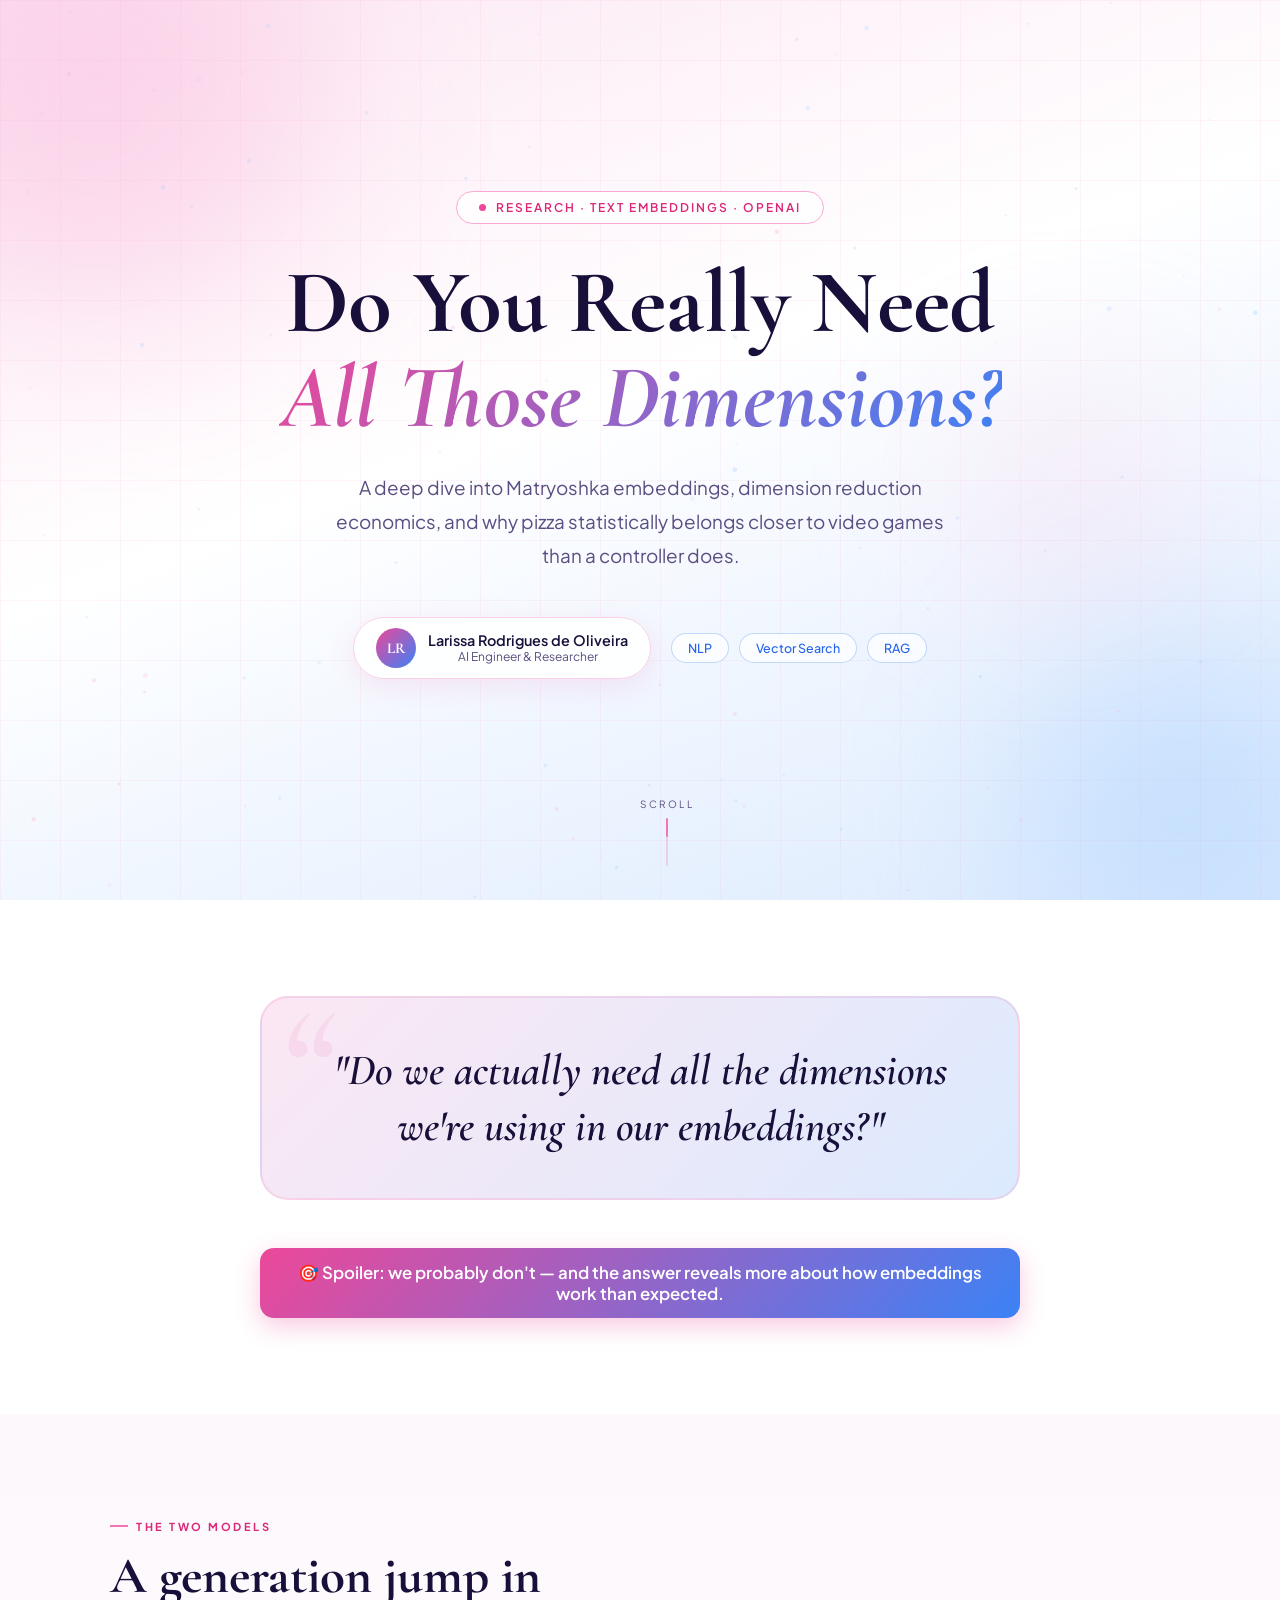
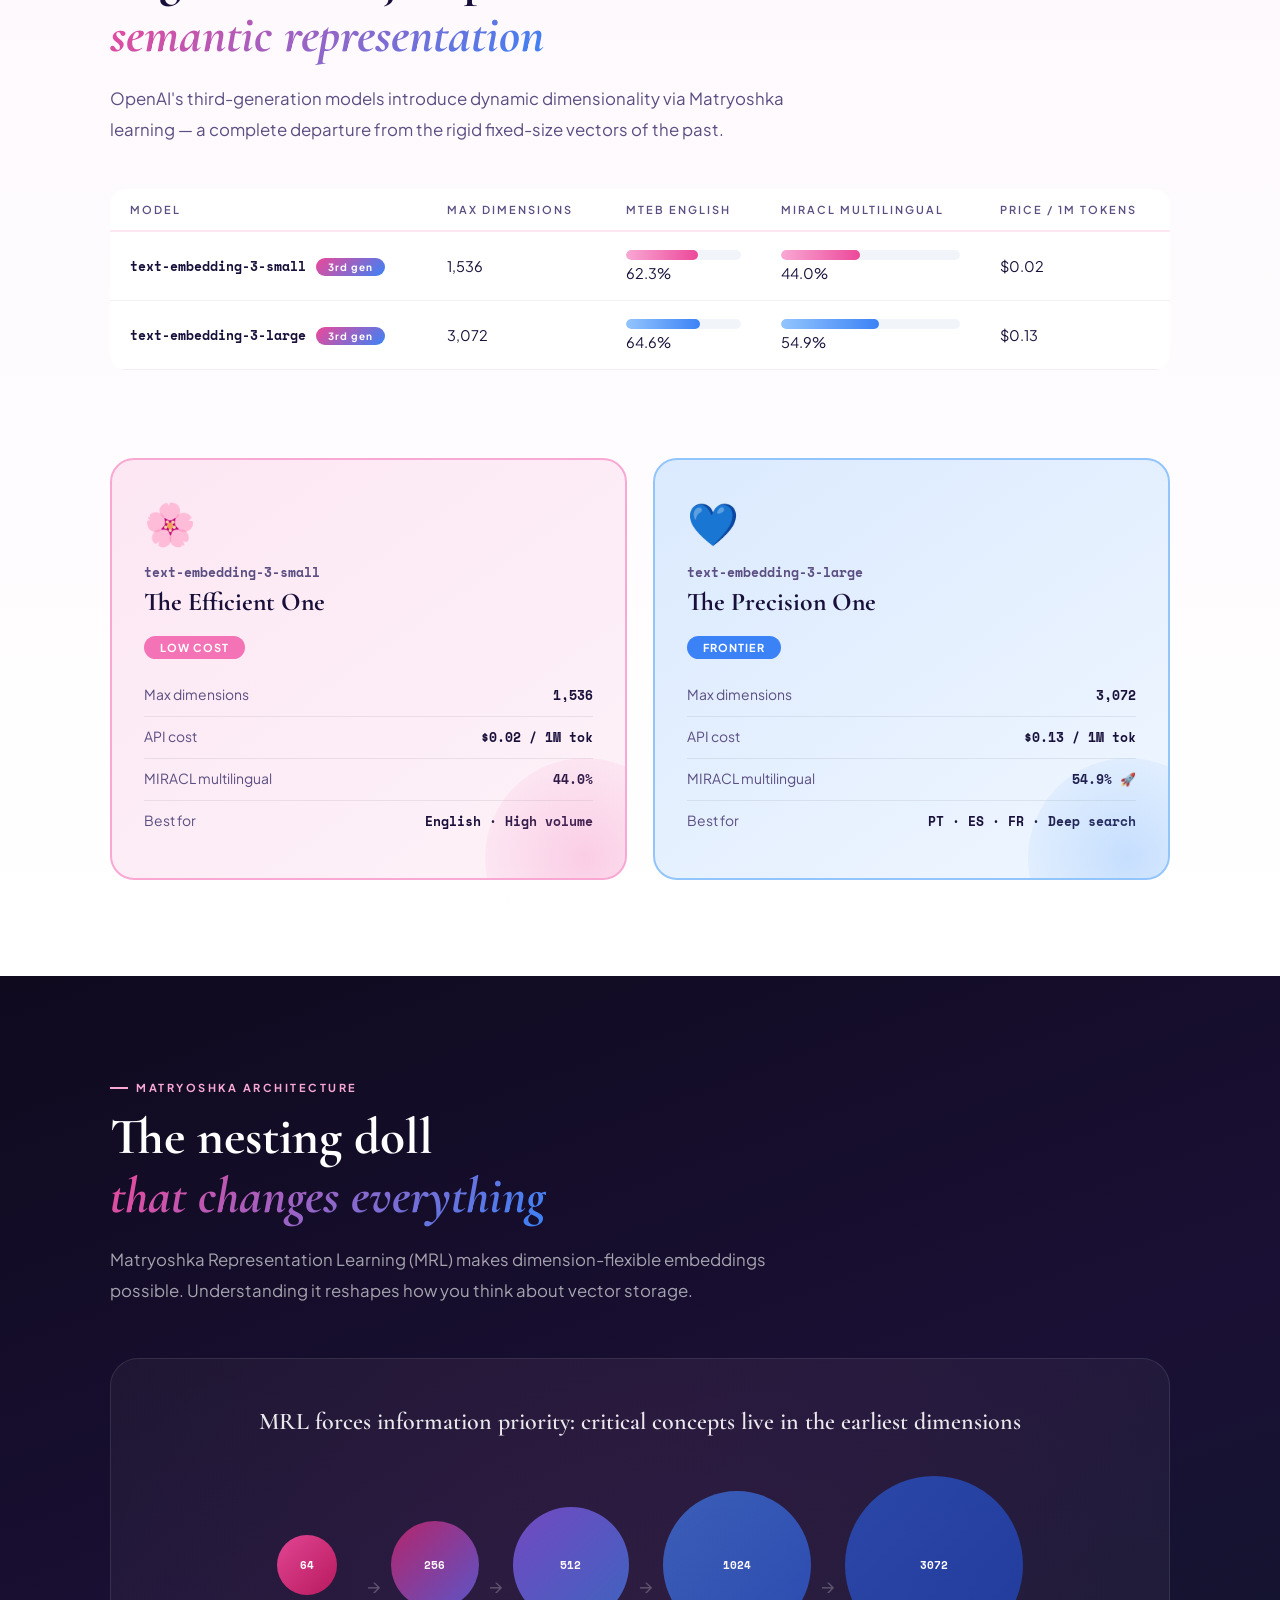
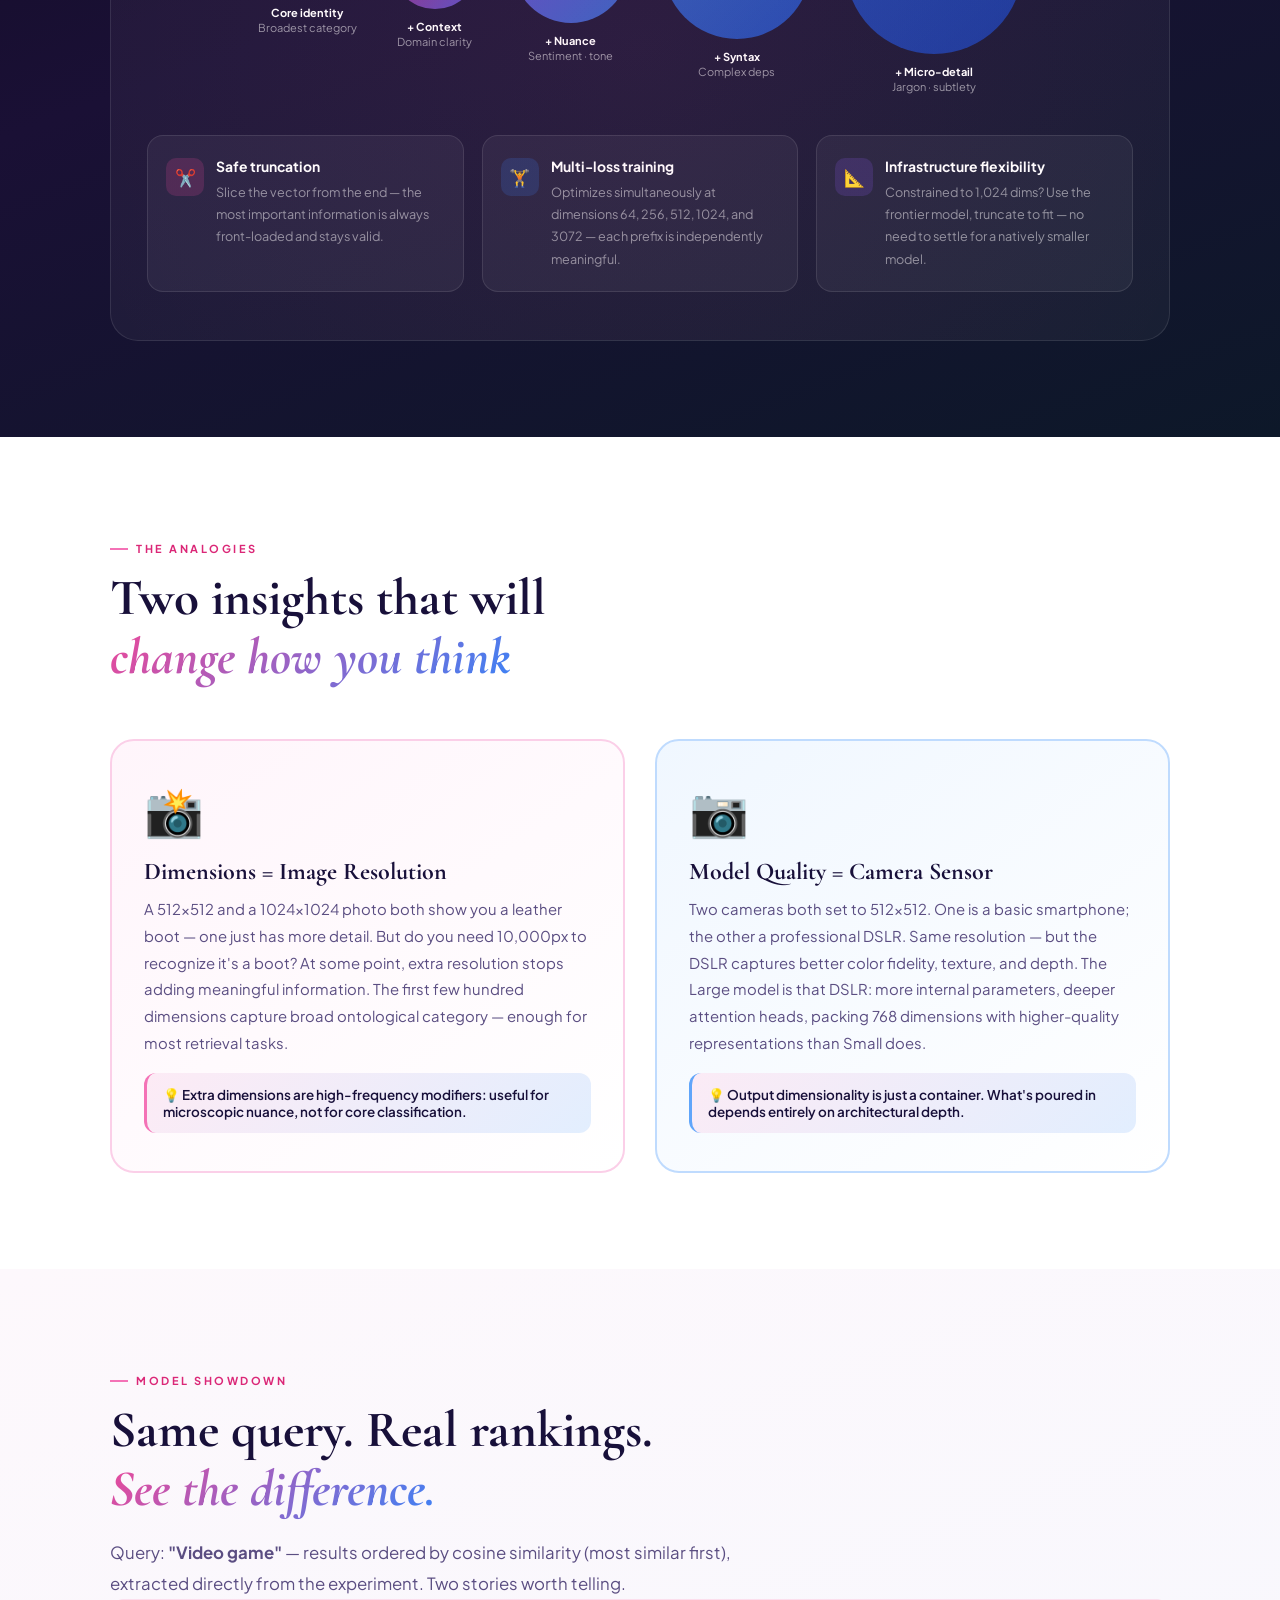
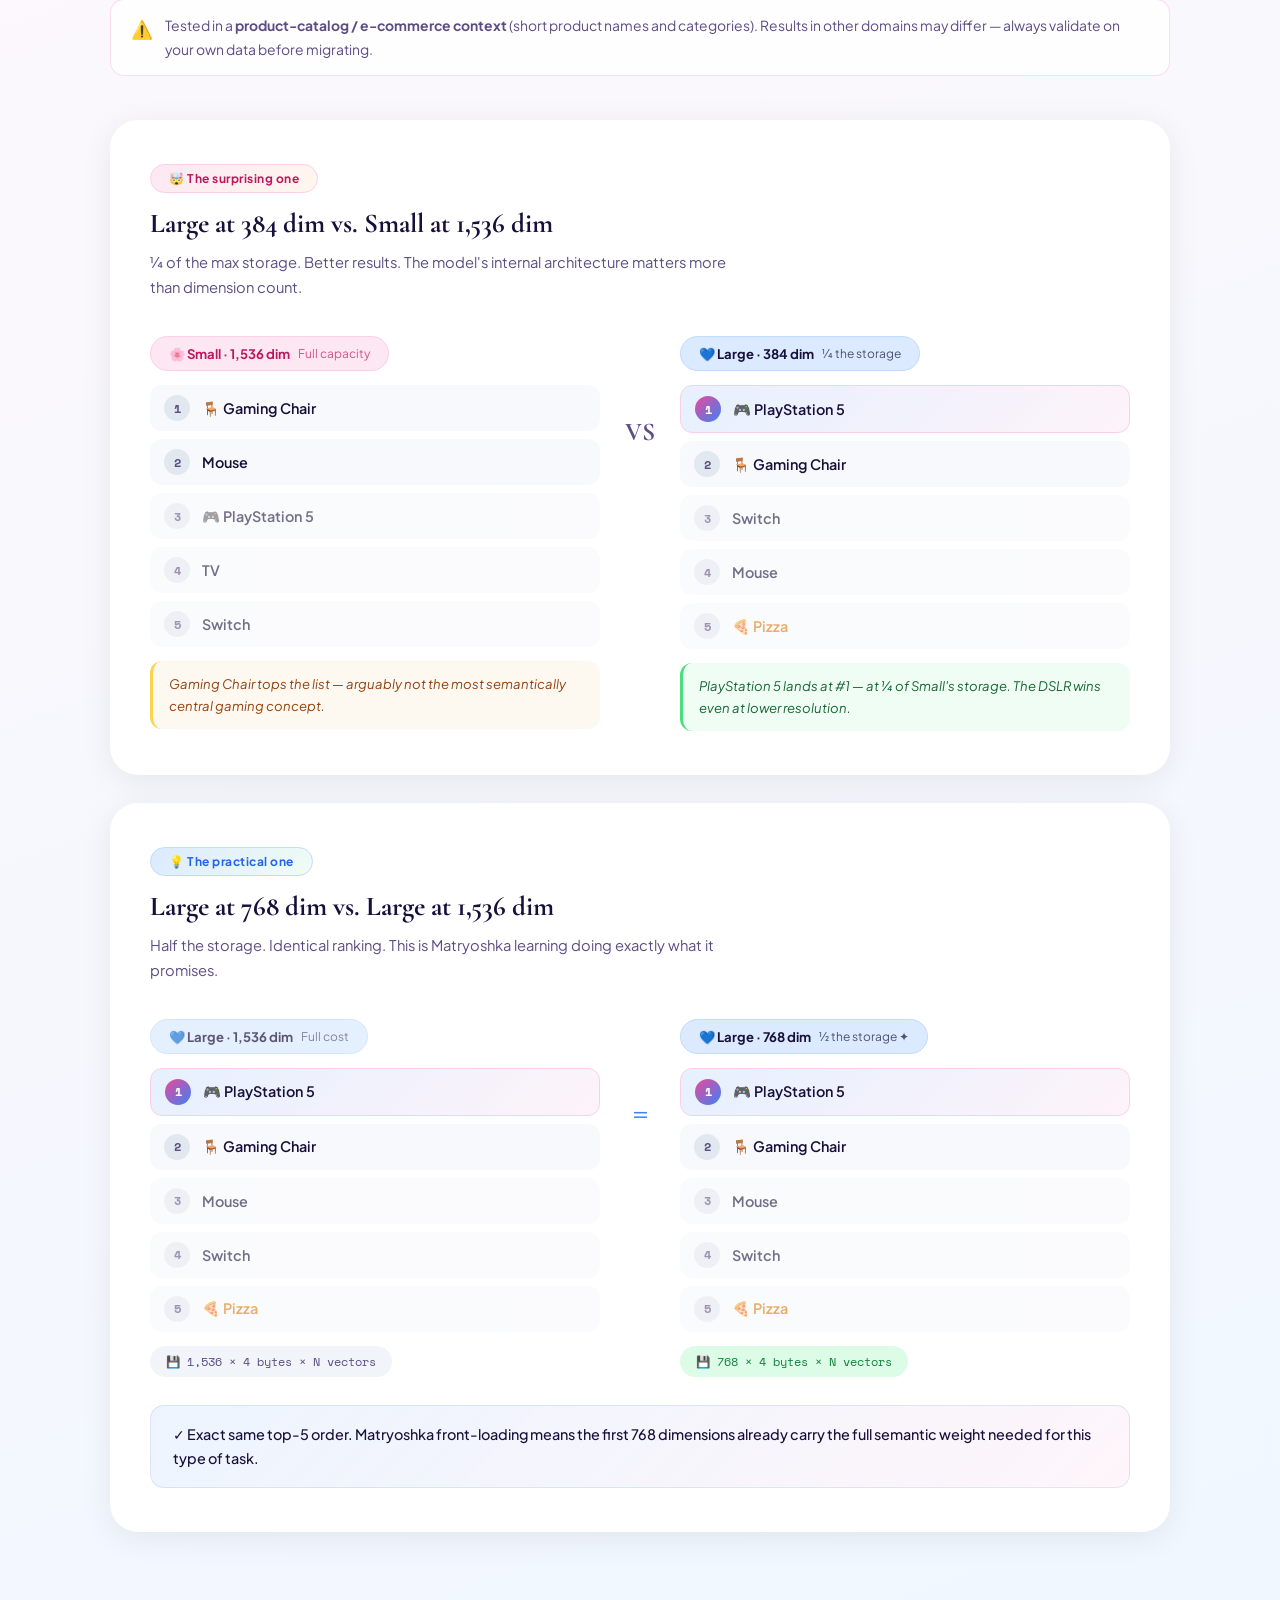
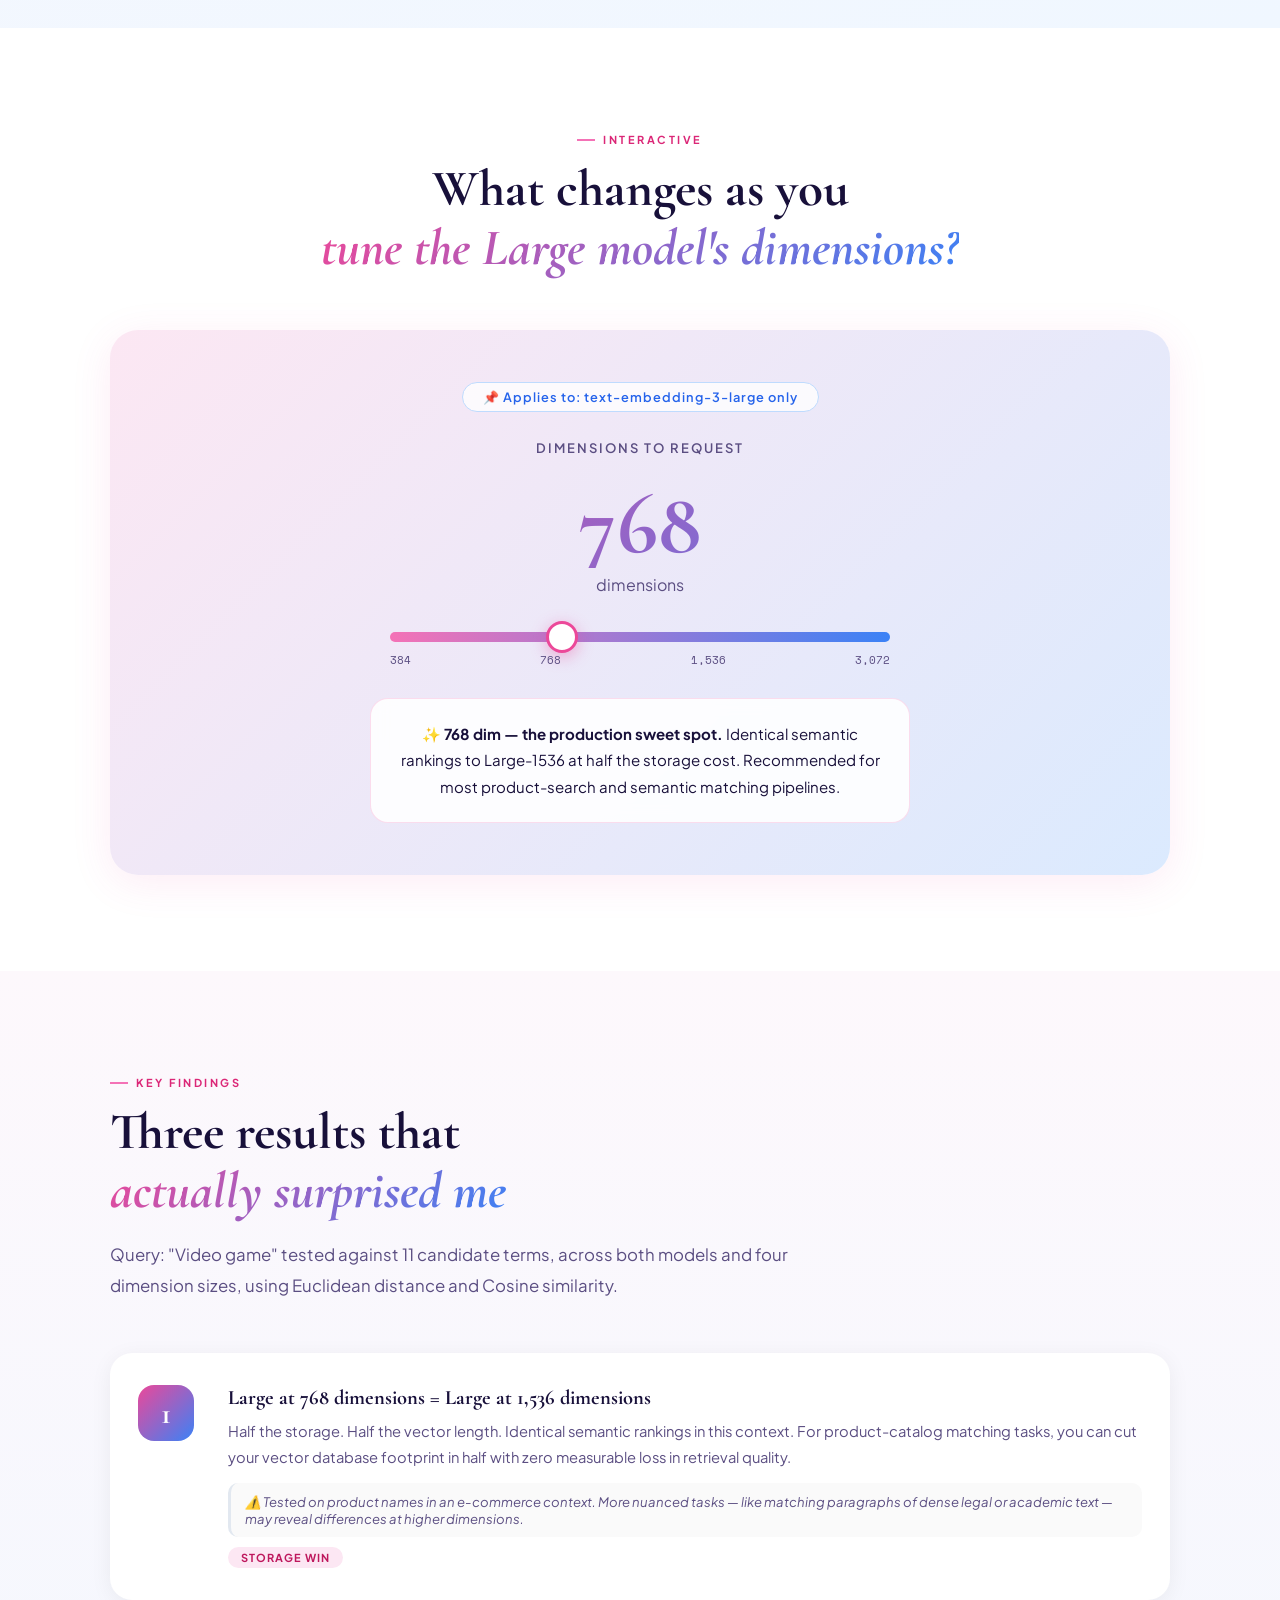
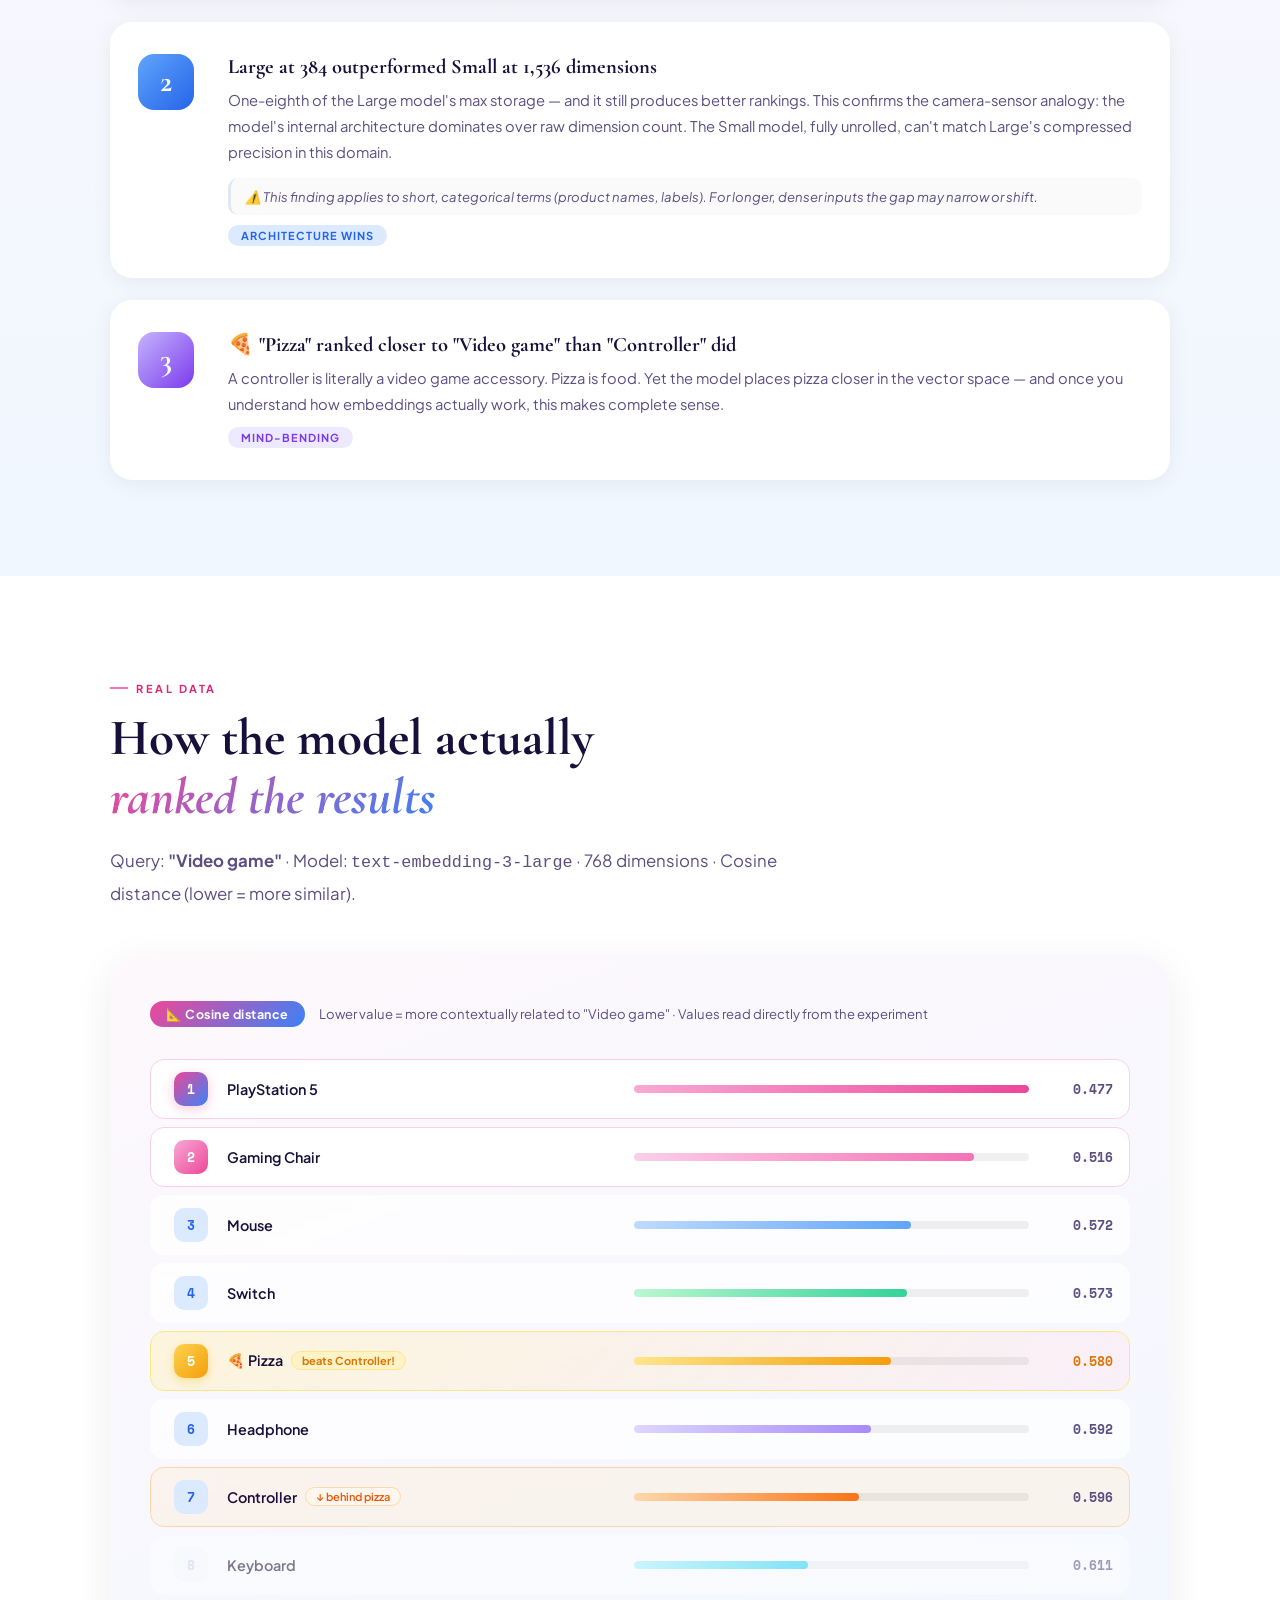
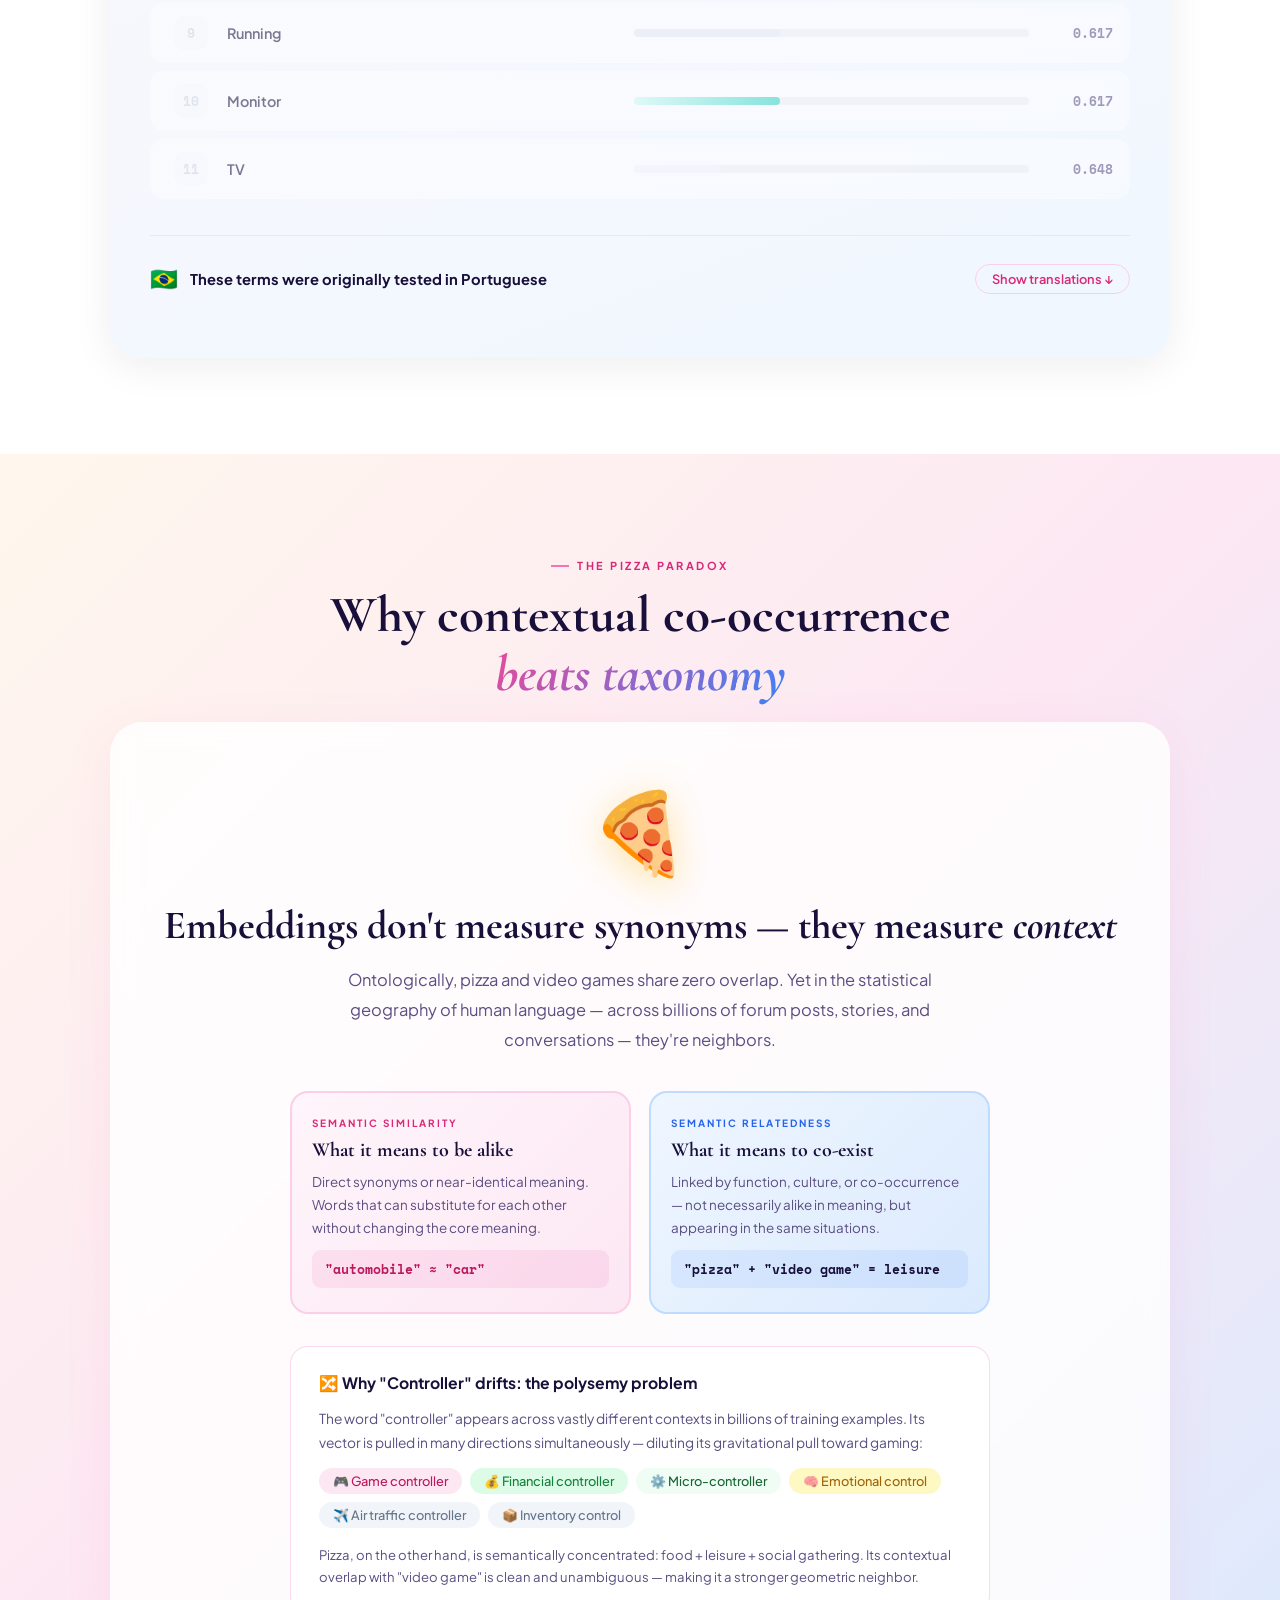
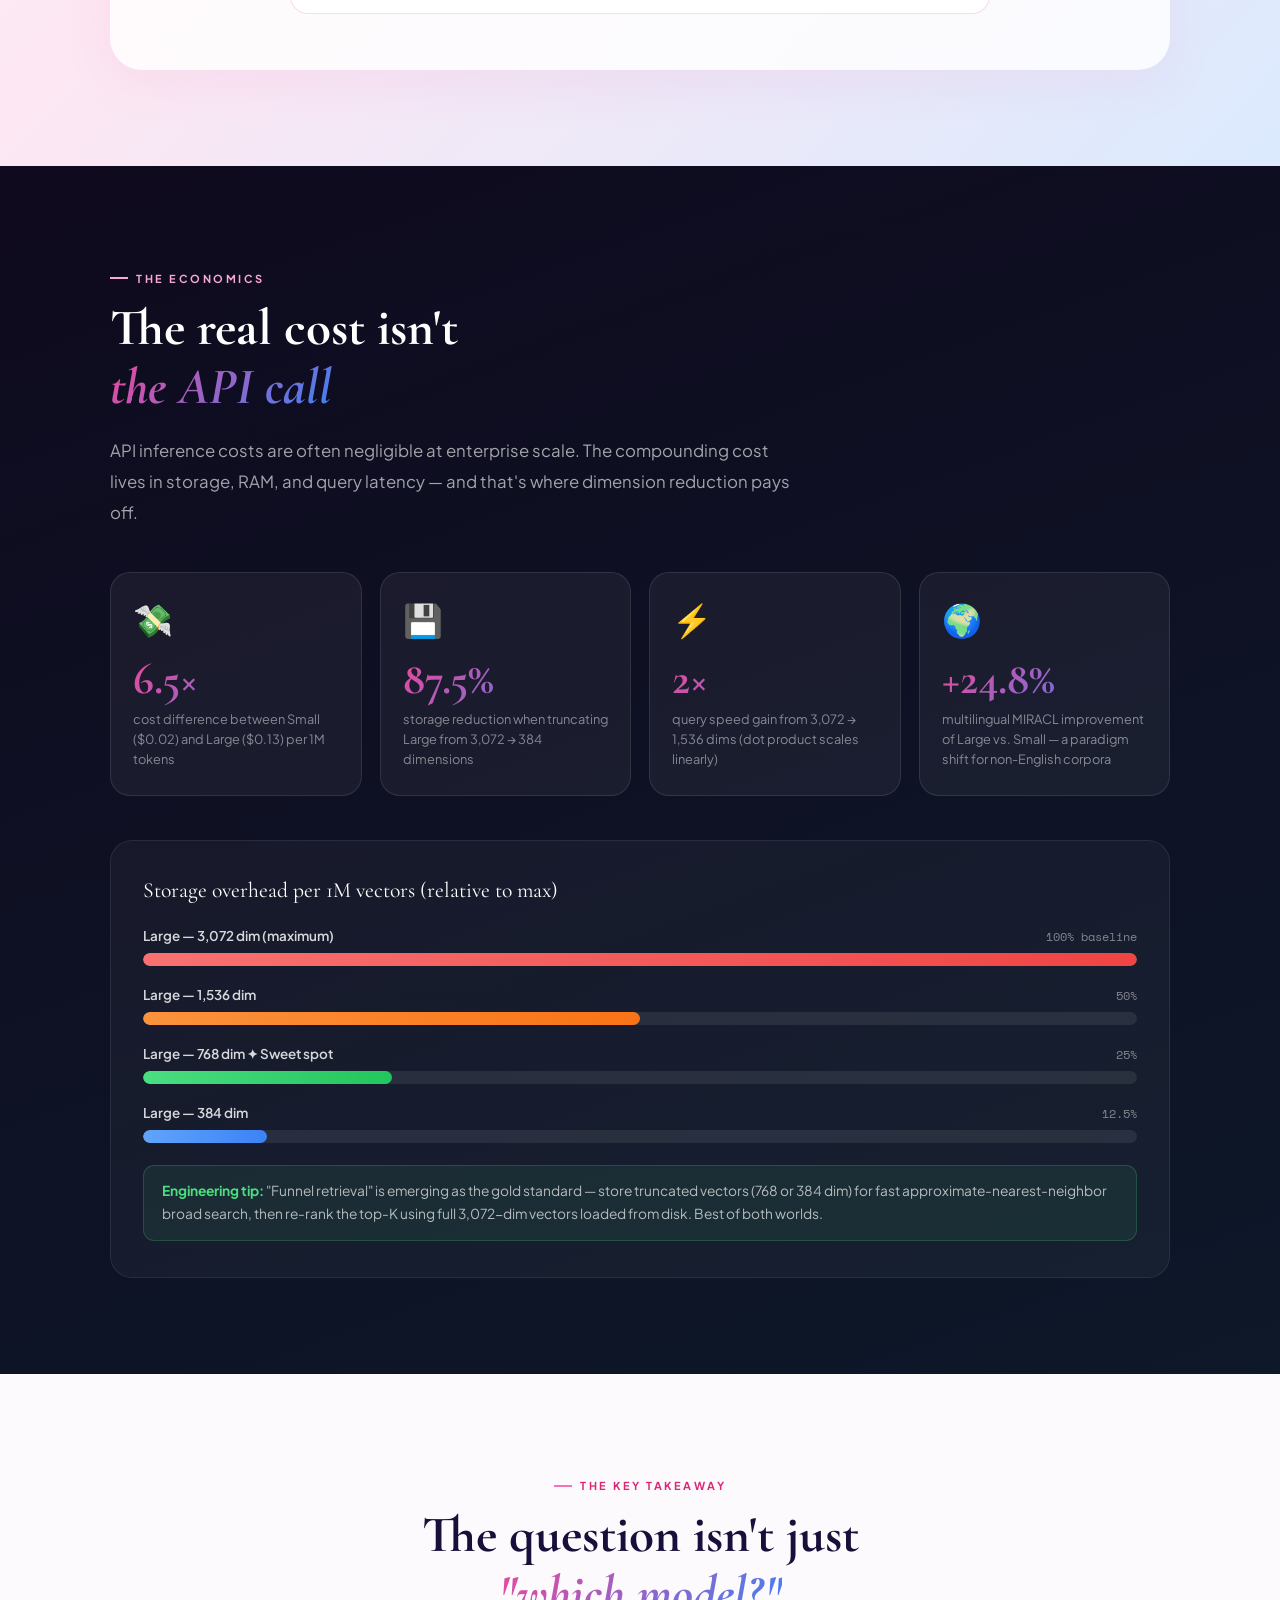
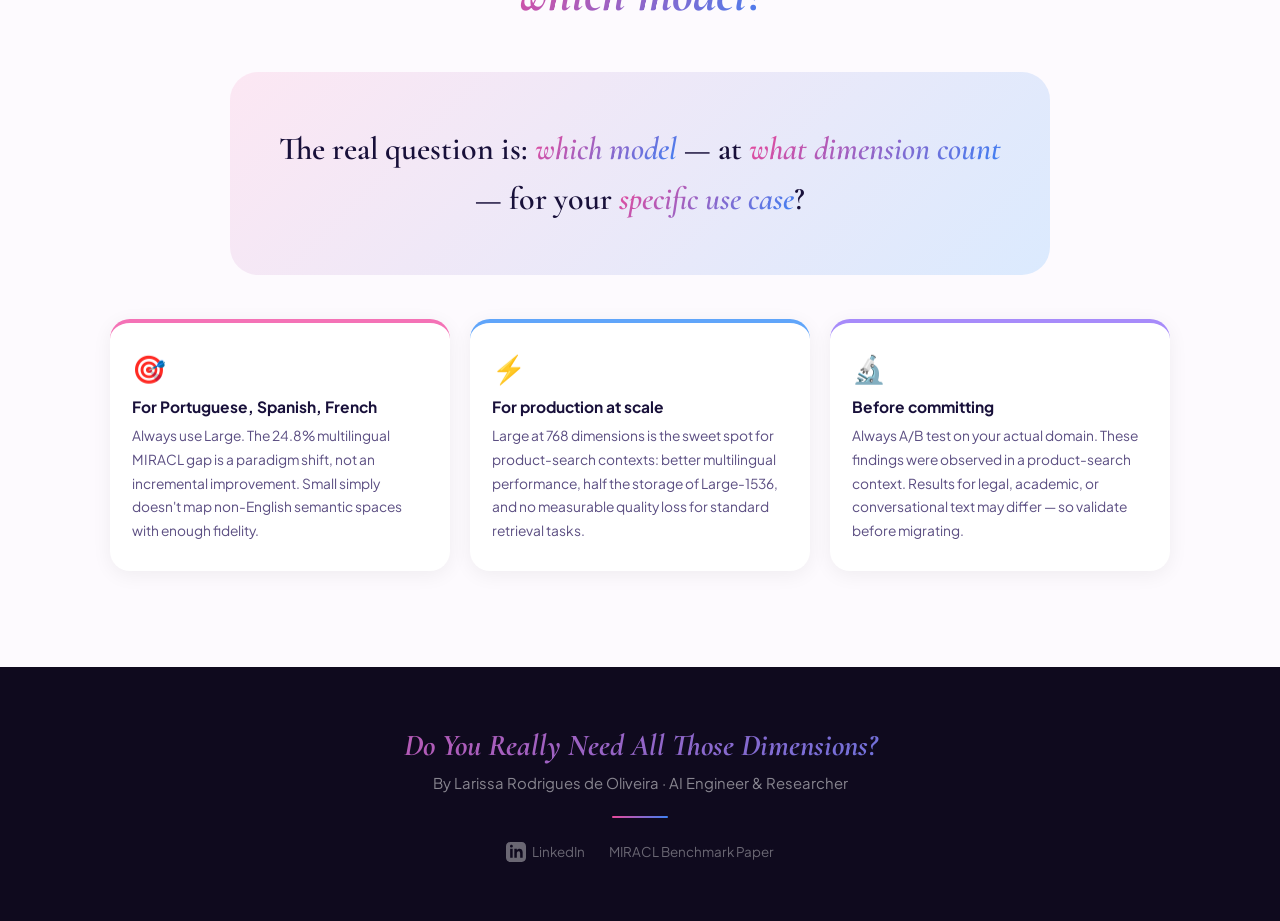
==== index.html @ 43bdc2de "FIRST COMMIT" ====
<!doctype html>
<html lang="en">
  <head>
    <meta charset="UTF-8" />
    <meta name="viewport" content="width=device-width, initial-scale=1.0" />
    <title>
      Do You Really Need All Those Dimensions? — Larissa Rodrigues de Oliveira
    </title>
    <link
      href="https://fonts.googleapis.com/css2?family=Cormorant+Garamond:ital,wght@0,400;0,600;0,700;1,400;1,600&family=Plus+Jakarta+Sans:wght@300;400;500;600;700&family=Space+Mono:wght@400;700&display=swap"
      rel="stylesheet"
    />
    <style>
      :root {
        --pink-100: #fce7f3;
        --pink-200: #fbcfe8;
        --pink-300: #f9a8d4;
        --pink-400: #f472b6;
        --pink-500: #ec4899;
        --pink-600: #db2777;
        --pink-700: #be185d;
        --blue-100: #dbeafe;
        --blue-200: #bfdbfe;
        --blue-300: #93c5fd;
        --blue-400: #60a5fa;
        --blue-500: #3b82f6;
        --blue-600: #2563eb;
        --white: #ffffff;
        --off-white: #fdfafe;
        --dark: #0f0a1e;
        --dark-2: #1e1640;
        --text: #18103a;
        --text-muted: #5b4e82;
        --grad-main: linear-gradient(135deg, var(--pink-500), var(--blue-500));
      }
      * {
        margin: 0;
        padding: 0;
        box-sizing: border-box;
      }
      html {
        scroll-behavior: smooth;
      }
      body {
        font-family: "Plus Jakarta Sans", sans-serif;
        background: var(--off-white);
        color: var(--text);
        overflow-x: hidden;
      }

      /* PROGRESS + NAV */
      .progress-bar {
        position: fixed;
        top: 0;
        left: 0;
        height: 3px;
        width: 0%;
        background: var(--grad-main);
        z-index: 1001;
        transition: width 0.1s linear;
      }
      nav {
        position: fixed;
        top: 0;
        left: 0;
        right: 0;
        z-index: 100;
        background: rgba(255, 255, 255, 0.88);
        backdrop-filter: blur(16px);
        border-bottom: 1px solid rgba(236, 72, 153, 0.13);
        padding: 14px 28px;
        display: flex;
        align-items: center;
        justify-content: space-between;
        transform: translateY(-100%);
        transition: transform 0.4s ease;
      }
      nav.visible {
        transform: translateY(0);
      }
      .nav-brand {
        font-family: "Cormorant Garamond", serif;
        font-size: 1.1rem;
        font-weight: 700;
        font-style: italic;
        background: var(--grad-main);
        -webkit-background-clip: text;
        -webkit-text-fill-color: transparent;
        background-clip: text;
      }
      .nav-links {
        display: flex;
        gap: 20px;
      }
      .nav-links a {
        font-size: 0.82rem;
        font-weight: 500;
        color: var(--text-muted);
        text-decoration: none;
        transition: color 0.2s;
      }
      .nav-links a:hover {
        color: var(--pink-600);
      }
      @media (max-width: 600px) {
        .nav-links {
          display: none;
        }
      }

      /* HERO */
      .hero {
        min-height: 100vh;
        background: linear-gradient(
          160deg,
          #fce7f3 0%,
          #ffffff 45%,
          #dbeafe 100%
        );
        position: relative;
        overflow: hidden;
        display: flex;
        flex-direction: column;
        align-items: center;
        justify-content: center;
        padding: 80px 24px 110px;
      }
      .hero-grid {
        position: absolute;
        inset: 0;
        background-image:
          linear-gradient(rgba(236, 72, 153, 0.05) 1px, transparent 1px),
          linear-gradient(90deg, rgba(236, 72, 153, 0.05) 1px, transparent 1px);
        background-size: 60px 60px;
        animation: gridMove 20s linear infinite;
      }
      @keyframes gridMove {
        from {
          background-position: 0 0;
        }
        to {
          background-position: 60px 60px;
        }
      }
      .hero-orb {
        position: absolute;
        border-radius: 50%;
        filter: blur(80px);
        opacity: 0.45;
        animation: orbFloat 10s ease-in-out infinite;
      }
      .orb1 {
        width: 520px;
        height: 520px;
        background: radial-gradient(var(--pink-300), transparent);
        top: -160px;
        left: -160px;
        animation-delay: 0s;
      }
      .orb2 {
        width: 400px;
        height: 400px;
        background: radial-gradient(var(--blue-300), transparent);
        bottom: -100px;
        right: -100px;
        animation-delay: 3s;
      }
      .orb3 {
        width: 260px;
        height: 260px;
        background: radial-gradient(var(--pink-200), transparent);
        top: 40%;
        right: 6%;
        animation-delay: 6s;
      }
      @keyframes orbFloat {
        0%,
        100% {
          transform: translate(0, 0);
        }
        33% {
          transform: translate(20px, -30px);
        }
        66% {
          transform: translate(-15px, 20px);
        }
      }
      .hero-content {
        position: relative;
        z-index: 2;
        text-align: center;
        max-width: 900px;
      }
      .hero-eyebrow {
        display: inline-flex;
        align-items: center;
        gap: 10px;
        background: rgba(255, 255, 255, 0.8);
        backdrop-filter: blur(12px);
        border: 1.5px solid var(--pink-300);
        border-radius: 100px;
        padding: 8px 22px;
        margin-bottom: 32px;
        font-size: 12px;
        font-weight: 600;
        letter-spacing: 2px;
        text-transform: uppercase;
        color: var(--pink-600);
        animation: fadeUp 1s ease both;
      }
      .eyebrow-dot {
        width: 7px;
        height: 7px;
        border-radius: 50%;
        background: var(--pink-500);
        animation: pulseDot 2s ease-in-out infinite;
      }
      @keyframes pulseDot {
        0%,
        100% {
          opacity: 1;
          transform: scale(1);
        }
        50% {
          opacity: 0.4;
          transform: scale(0.7);
        }
      }
      .hero-title {
        font-family: "Cormorant Garamond", serif;
        font-size: clamp(3rem, 7vw, 6rem);
        font-weight: 700;
        line-height: 1.05;
        margin-bottom: 26px;
        animation: fadeUp 1s 0.1s ease both;
      }
      .hero-title .accent {
        font-style: italic;
        background: var(--grad-main);
        -webkit-background-clip: text;
        -webkit-text-fill-color: transparent;
        background-clip: text;
      }
      .hero-desc {
        font-size: clamp(1rem, 2vw, 1.18rem);
        color: var(--text-muted);
        line-height: 1.8;
        max-width: 620px;
        margin: 0 auto 44px;
        animation: fadeUp 1s 0.2s ease both;
      }
      .hero-meta {
        display: flex;
        align-items: center;
        justify-content: center;
        gap: 20px;
        flex-wrap: wrap;
        animation: fadeUp 1s 0.35s ease both;
      }
      .author-card {
        display: flex;
        align-items: center;
        gap: 12px;
        background: rgba(255, 255, 255, 0.9);
        backdrop-filter: blur(12px);
        border: 1.5px solid var(--pink-200);
        border-radius: 50px;
        padding: 10px 22px;
        box-shadow: 0 8px 30px rgba(236, 72, 153, 0.12);
      }
      .author-av {
        width: 40px;
        height: 40px;
        border-radius: 50%;
        background: var(--grad-main);
        display: flex;
        align-items: center;
        justify-content: center;
        font-family: "Cormorant Garamond", serif;
        font-weight: 700;
        font-size: 15px;
        color: white;
        flex-shrink: 0;
      }
      .author-name {
        font-weight: 600;
        font-size: 0.9rem;
      }
      .author-role {
        font-size: 0.75rem;
        color: var(--text-muted);
      }
      .hero-tags {
        display: flex;
        gap: 10px;
        flex-wrap: wrap;
        justify-content: center;
      }
      .tag {
        background: rgba(255, 255, 255, 0.7);
        border: 1px solid rgba(59, 130, 246, 0.3);
        border-radius: 100px;
        padding: 6px 16px;
        font-size: 0.78rem;
        color: var(--blue-600);
        font-weight: 500;
      }
      .scroll-hint {
        position: absolute;
        bottom: 34px;
        left: 50%;
        transform: translateX(-50%);
        display: flex;
        flex-direction: column;
        align-items: center;
        gap: 8px;
        animation: fadeUp 1s 0.6s ease both;
      }
      .scroll-hint span {
        font-size: 10px;
        letter-spacing: 2.5px;
        text-transform: uppercase;
        color: var(--text-muted);
      }
      .scroll-track {
        width: 1.5px;
        height: 48px;
        background: rgba(236, 72, 153, 0.2);
        border-radius: 2px;
        overflow: hidden;
      }
      .scroll-fill {
        width: 100%;
        height: 40%;
        background: var(--pink-400);
        border-radius: 2px;
        animation: scrollDrop 2s ease-in-out infinite;
      }
      @keyframes scrollDrop {
        0% {
          transform: translateY(-100%);
        }
        50% {
          transform: translateY(240%);
        }
        51%,
        100% {
          transform: translateY(-100%);
        }
      }
      @keyframes fadeUp {
        from {
          opacity: 0;
          transform: translateY(28px);
        }
        to {
          opacity: 1;
          transform: translateY(0);
        }
      }

      /* REVEAL */
      .reveal {
        opacity: 0;
        transform: translateY(44px);
        transition:
          opacity 0.8s ease,
          transform 0.8s ease;
      }
      .reveal.visible {
        opacity: 1;
        transform: translateY(0);
      }
      .reveal-l {
        opacity: 0;
        transform: translateX(-44px);
        transition:
          opacity 0.8s ease,
          transform 0.8s ease;
      }
      .reveal-l.visible {
        opacity: 1;
        transform: translateX(0);
      }
      .reveal-r {
        opacity: 0;
        transform: translateX(44px);
        transition:
          opacity 0.8s ease,
          transform 0.8s ease;
      }
      .reveal-r.visible {
        opacity: 1;
        transform: translateX(0);
      }
      .d1 {
        transition-delay: 0.1s;
      }
      .d2 {
        transition-delay: 0.2s;
      }
      .d3 {
        transition-delay: 0.3s;
      }
      .d4 {
        transition-delay: 0.4s;
      }
      .d5 {
        transition-delay: 0.5s;
      }

      /* SECTIONS */
      section {
        padding: 96px 24px;
        position: relative;
      }
      .container {
        max-width: 1060px;
        margin: 0 auto;
      }
      .container-narrow {
        max-width: 760px;
        margin: 0 auto;
      }
      .eyebrow {
        display: inline-flex;
        align-items: center;
        gap: 8px;
        font-size: 11px;
        font-weight: 700;
        letter-spacing: 2.5px;
        text-transform: uppercase;
        color: var(--pink-600);
        margin-bottom: 14px;
      }
      .eyebrow::before {
        content: "";
        display: block;
        width: 18px;
        height: 2px;
        background: var(--pink-400);
      }
      .eyebrow.white {
        color: var(--pink-300);
      }
      .eyebrow.white::before {
        background: var(--pink-300);
      }
      .sec-title {
        font-family: "Cormorant Garamond", serif;
        font-size: clamp(2rem, 4.5vw, 3.2rem);
        font-weight: 700;
        line-height: 1.15;
        margin-bottom: 18px;
        color: var(--text);
      }
      .sec-title em {
        font-style: italic;
        background: var(--grad-main);
        -webkit-background-clip: text;
        -webkit-text-fill-color: transparent;
        background-clip: text;
      }
      .sec-title.white {
        color: white;
      }
      .sec-lead {
        font-size: 1.05rem;
        color: var(--text-muted);
        line-height: 1.85;
        max-width: 680px;
      }
      .sec-lead.white {
        color: rgba(255, 255, 255, 0.62);
      }

      /* INTRO */
      .intro-section {
        background: white;
      }
      .intro-q {
        font-family: "Cormorant Garamond", serif;
        font-size: clamp(1.7rem, 4vw, 2.7rem);
        font-weight: 600;
        font-style: italic;
        text-align: center;
        line-height: 1.3;
        color: var(--text);
        max-width: 820px;
        margin: 0 auto 48px;
        padding: 44px 40px;
        background: linear-gradient(135deg, var(--pink-100), var(--blue-100));
        border-radius: 28px;
        border: 2px solid rgba(236, 72, 153, 0.14);
        position: relative;
        overflow: hidden;
      }
      .intro-q::before {
        content: "\201C";
        position: absolute;
        top: -14px;
        left: 16px;
        font-size: 10rem;
        color: rgba(236, 72, 153, 0.09);
        font-family: "Cormorant Garamond", serif;
        line-height: 1;
        pointer-events: none;
      }
      .spoiler {
        display: inline-block;
        background: var(--grad-main);
        color: white;
        border-radius: 14px;
        padding: 14px 30px;
        font-size: 1.05rem;
        font-weight: 600;
        text-align: center;
        box-shadow: 0 8px 24px rgba(236, 72, 153, 0.3);
        animation: glowPulse 3s ease-in-out infinite;
      }
      @keyframes glowPulse {
        0%,
        100% {
          box-shadow: 0 8px 24px rgba(236, 72, 153, 0.3);
        }
        50% {
          box-shadow:
            0 14px 44px rgba(59, 130, 246, 0.4),
            0 4px 16px rgba(236, 72, 153, 0.5);
        }
      }

      /* MODELS TABLE */
      .models-section {
        background: linear-gradient(180deg, #fdf8fc, white);
      }
      .models-table {
        width: 100%;
        border-collapse: collapse;
        margin: 44px 0;
        overflow: hidden;
        border-radius: 16px;
      }
      .models-table th {
        text-align: left;
        padding: 14px 20px;
        font-size: 11px;
        letter-spacing: 2px;
        text-transform: uppercase;
        color: var(--text-muted);
        font-weight: 600;
        border-bottom: 2px solid var(--pink-100);
        background: white;
      }
      .models-table td {
        padding: 18px 20px;
        border-bottom: 1px solid rgba(0, 0, 0, 0.05);
        font-size: 0.91rem;
        background: white;
      }
      .models-table tr:hover td {
        background: rgba(252, 231, 243, 0.35);
      }
      .models-table .mname {
        font-weight: 700;
        font-family: "Space Mono", monospace;
        font-size: 0.8rem;
        color: var(--text);
      }
      .badge-new {
        display: inline-block;
        background: var(--grad-main);
        color: white;
        border-radius: 100px;
        padding: 3px 12px;
        font-size: 10px;
        font-weight: 700;
        letter-spacing: 1px;
        vertical-align: middle;
        margin-left: 8px;
      }
      .pb-wrap {
        width: 100%;
        background: #f1f5f9;
        border-radius: 100px;
        height: 10px;
        overflow: hidden;
        margin-bottom: 4px;
      }
      .pb {
        height: 100%;
        border-radius: 100px;
        width: 0%;
        transition: width 1.5s cubic-bezier(0.25, 0.46, 0.45, 0.94);
      }

      .mcards {
        display: grid;
        grid-template-columns: 1fr 1fr;
        gap: 26px;
        margin-top: 44px;
      }
      @media (max-width: 680px) {
        .mcards {
          grid-template-columns: 1fr;
        }
      }
      .mcard {
        border-radius: 24px;
        padding: 36px 32px;
        position: relative;
        overflow: hidden;
        transition:
          transform 0.4s cubic-bezier(0.34, 1.56, 0.64, 1),
          box-shadow 0.4s ease;
        cursor: default;
      }
      .mcard:hover {
        transform: translateY(-8px) scale(1.01);
        box-shadow: 0 24px 60px rgba(0, 0, 0, 0.11);
      }
      .mcard::after {
        content: "";
        position: absolute;
        width: 200px;
        height: 200px;
        border-radius: 50%;
        bottom: -80px;
        right: -60px;
        opacity: 0.28;
      }
      .mcard-s {
        background: linear-gradient(145deg, var(--pink-100), #fdf2f8);
        border: 2px solid var(--pink-300);
      }
      .mcard-s::after {
        background: radial-gradient(var(--pink-400), transparent);
      }
      .mcard-l {
        background: linear-gradient(145deg, var(--blue-100), #eff6ff);
        border: 2px solid var(--blue-300);
      }
      .mcard-l::after {
        background: radial-gradient(var(--blue-400), transparent);
      }
      .mcard-icon {
        font-size: 2.6rem;
        margin-bottom: 14px;
      }
      .mcard-codename {
        font-family: "Space Mono", monospace;
        font-size: 0.8rem;
        font-weight: 700;
        margin-bottom: 4px;
        color: var(--text-muted);
      }
      .mcard-title {
        font-family: "Cormorant Garamond", serif;
        font-size: 1.6rem;
        font-weight: 700;
        margin-bottom: 18px;
      }
      .mcard-badge {
        display: inline-block;
        border-radius: 100px;
        padding: 5px 16px;
        font-size: 11px;
        font-weight: 700;
        letter-spacing: 1px;
        text-transform: uppercase;
        margin-bottom: 16px;
      }
      .mcard-s .mcard-badge {
        background: var(--pink-400);
        color: white;
      }
      .mcard-l .mcard-badge {
        background: var(--blue-500);
        color: white;
      }
      .mcard-row {
        display: flex;
        justify-content: space-between;
        padding: 11px 0;
        border-bottom: 1px solid rgba(0, 0, 0, 0.07);
        font-size: 0.87rem;
      }
      .mcard-row:last-child {
        border-bottom: none;
      }
      .mcard-row .lbl {
        color: var(--text-muted);
      }
      .mcard-row .val {
        font-weight: 700;
        font-family: "Space Mono", monospace;
        font-size: 0.8rem;
      }

      /* MATRYOSHKA */
      .mrl-section {
        background: linear-gradient(160deg, #0f0a1e, #1a1035 50%, #0d1829);
        color: white;
        overflow: hidden;
      }
      .mrl-visual {
        margin-top: 52px;
        background: rgba(255, 255, 255, 0.04);
        border: 1px solid rgba(255, 255, 255, 0.1);
        border-radius: 28px;
        padding: 48px 36px;
        position: relative;
        overflow: hidden;
      }
      .mrl-visual::before {
        content: "";
        position: absolute;
        inset: 0;
        background: radial-gradient(
          600px circle at 50% 50%,
          rgba(236, 72, 153, 0.06),
          transparent
        );
        pointer-events: none;
      }
      .mrl-sub {
        text-align: center;
        font-family: "Cormorant Garamond", serif;
        font-size: 1.5rem;
        font-weight: 600;
        color: white;
        margin-bottom: 40px;
        opacity: 0.9;
      }
      .dolls-wrap {
        display: flex;
        align-items: center;
        justify-content: center;
        gap: 0;
        flex-wrap: wrap;
        row-gap: 18px;
      }
      .doll-col {
        display: flex;
        flex-direction: column;
        align-items: center;
        gap: 10px;
        padding: 0 10px;
      }
      .doll {
        border-radius: 50%;
        display: flex;
        align-items: center;
        justify-content: center;
        font-family: "Space Mono", monospace;
        font-size: 11px;
        font-weight: 700;
        color: white;
        animation: dollBreath 4s ease-in-out infinite;
      }
      .d64 {
        width: 60px;
        height: 60px;
        background: linear-gradient(
          135deg,
          rgba(236, 72, 153, 0.95),
          rgba(190, 24, 93, 0.95)
        );
        animation-delay: 0s;
      }
      .d256 {
        width: 88px;
        height: 88px;
        background: linear-gradient(
          135deg,
          rgba(219, 39, 119, 0.78),
          rgba(99, 102, 241, 0.78)
        );
        animation-delay: 0.5s;
      }
      .d512 {
        width: 116px;
        height: 116px;
        background: linear-gradient(
          135deg,
          rgba(139, 92, 246, 0.72),
          rgba(59, 130, 246, 0.72)
        );
        animation-delay: 1s;
      }
      .d1024 {
        width: 148px;
        height: 148px;
        background: linear-gradient(
          135deg,
          rgba(59, 130, 246, 0.67),
          rgba(37, 99, 235, 0.67)
        );
        animation-delay: 1.5s;
      }
      .d3072 {
        width: 178px;
        height: 178px;
        background: linear-gradient(
          135deg,
          rgba(37, 99, 235, 0.62),
          rgba(29, 78, 216, 0.62)
        );
        animation-delay: 2s;
      }
      @keyframes dollBreath {
        0%,
        100% {
          transform: scale(1);
        }
        50% {
          transform: scale(1.04);
        }
      }
      .doll-lbl {
        font-size: 11px;
        color: rgba(255, 255, 255, 0.55);
        text-align: center;
        line-height: 1.4;
      }
      .doll-lbl strong {
        color: white;
        display: block;
      }
      .doll-arr {
        color: rgba(255, 255, 255, 0.25);
        font-size: 1.2rem;
        align-self: center;
      }
      .mrl-keys {
        margin-top: 40px;
        display: grid;
        grid-template-columns: repeat(auto-fit, minmax(210px, 1fr));
        gap: 18px;
      }
      .mrl-key {
        background: rgba(255, 255, 255, 0.05);
        border: 1px solid rgba(255, 255, 255, 0.1);
        border-radius: 16px;
        padding: 22px 18px;
        display: flex;
        gap: 12px;
        align-items: flex-start;
      }
      .key-icon {
        width: 38px;
        height: 38px;
        border-radius: 10px;
        display: flex;
        align-items: center;
        justify-content: center;
        font-size: 17px;
        flex-shrink: 0;
      }
      .ki-pink {
        background: rgba(236, 72, 153, 0.18);
      }
      .ki-blue {
        background: rgba(59, 130, 246, 0.18);
      }
      .ki-purple {
        background: rgba(139, 92, 246, 0.18);
      }
      .key-text strong {
        display: block;
        font-size: 0.87rem;
        margin-bottom: 5px;
        color: white;
      }
      .key-text span {
        font-size: 0.79rem;
        color: rgba(255, 255, 255, 0.5);
        line-height: 1.6;
      }

      /* ANALOGIES */
      .analogy-section {
        background: white;
      }
      .a-grid {
        display: grid;
        grid-template-columns: 1fr 1fr;
        gap: 30px;
        margin-top: 52px;
      }
      @media (max-width: 700px) {
        .a-grid {
          grid-template-columns: 1fr;
        }
      }
      .acard {
        border-radius: 24px;
        padding: 38px 32px;
        transition:
          transform 0.3s,
          box-shadow 0.3s;
      }
      .acard:hover {
        transform: translateY(-6px);
        box-shadow: 0 20px 50px rgba(0, 0, 0, 0.08);
      }
      .acard-pink {
        background: linear-gradient(145deg, #fff5fb, white);
        border: 2px solid var(--pink-200);
      }
      .acard-blue {
        background: linear-gradient(145deg, #f0f7ff, white);
        border: 2px solid var(--blue-200);
      }
      .a-emoji {
        font-size: 3rem;
        margin-bottom: 16px;
        display: block;
        animation: anaFloat 3s ease-in-out infinite;
      }
      .acard:nth-child(2) .a-emoji {
        animation-delay: 1.5s;
      }
      @keyframes anaFloat {
        0%,
        100% {
          transform: translateY(0);
        }
        50% {
          transform: translateY(-8px);
        }
      }
      .a-title {
        font-family: "Cormorant Garamond", serif;
        font-size: 1.5rem;
        font-weight: 700;
        margin-bottom: 10px;
      }
      .a-body {
        font-size: 0.93rem;
        color: var(--text-muted);
        line-height: 1.8;
      }
      .a-hl {
        margin-top: 16px;
        background: linear-gradient(
          135deg,
          rgba(252, 231, 243, 0.8),
          rgba(219, 234, 254, 0.8)
        );
        border-radius: 12px;
        padding: 13px 16px;
        font-size: 0.84rem;
        font-weight: 600;
        color: var(--text);
        border-left: 3px solid var(--pink-400);
      }
      .a-hl.blue {
        border-left-color: var(--blue-400);
      }

      /* ===== SHOWDOWN SECTION ===== */
      .showdown-grid {
        margin-top: 36px;
        display: flex;
        flex-direction: column;
        gap: 0;
        border-radius: 24px;
        overflow: hidden;
        box-shadow: 0 8px 40px rgba(0, 0, 0, 0.08);
      }
      .showdown-header {
        display: grid;
        grid-template-columns: 120px 1fr 1fr 1fr;
        gap: 0;
        background: linear-gradient(135deg, var(--dark), var(--dark-2));
        padding: 16px 24px;
      }
      .sh-cell {
        padding: 8px 12px;
      }
      .sh-label {
      }
      .sh-model {
        font-size: 0.85rem;
        font-weight: 700;
        letter-spacing: 0.5px;
        text-align: center;
        color: white;
      }
      .sh-model-small {
        color: var(--pink-300);
      }
      .sh-model-large {
        color: var(--blue-300);
      }
      .sh-insight-label {
        font-size: 0.75rem;
        font-weight: 600;
        letter-spacing: 1.5px;
        text-transform: uppercase;
        color: rgba(255, 255, 255, 0.4);
        display: flex;
        align-items: center;
      }
      .showdown-row {
        display: grid;
        grid-template-columns: 120px 1fr 1fr 1fr;
        gap: 0;
        border-bottom: 1px solid rgba(0, 0, 0, 0.06);
        background: white;
        transition: background 0.25s;
      }
      .showdown-row:hover {
        background: #fdfbff;
      }
      .showdown-row:last-child {
        border-bottom: none;
      }
      .sh-dim {
        display: flex;
        align-items: center;
        justify-content: center;
        padding: 28px 16px;
      }
      .dim-chip {
        background: linear-gradient(135deg, var(--pink-100), var(--blue-100));
        border: 1.5px solid var(--pink-200);
        border-radius: 100px;
        padding: 6px 14px;
        font-family: "Space Mono", monospace;
        font-size: 0.75rem;
        font-weight: 700;
        color: var(--text);
        white-space: nowrap;
      }
      .dim-sweet {
        background: linear-gradient(135deg, var(--pink-400), var(--blue-500));
        color: white;
        border-color: transparent;
      }
      .sh-result {
        padding: 24px 20px;
        display: flex;
        flex-direction: column;
        align-items: center;
        justify-content: center;
        text-align: center;
        border-left: 1px solid rgba(0, 0, 0, 0.05);
      }
      .sh-result-small {
        background: linear-gradient(
          135deg,
          rgba(252, 231, 243, 0.35),
          transparent
        );
      }
      .sh-result-large {
        background: linear-gradient(
          135deg,
          rgba(219, 234, 254, 0.35),
          transparent
        );
      }
      .result-winner-label {
        font-size: 10px;
        font-weight: 700;
        letter-spacing: 2px;
        text-transform: uppercase;
        color: var(--text-muted);
        margin-bottom: 8px;
      }
      .result-winner-term {
        font-family: "Cormorant Garamond", serif;
        font-size: 1.35rem;
        font-weight: 700;
        color: var(--text);
        margin-bottom: 4px;
      }
      .result-winner-term.large-win {
        color: var(--blue-600);
      }
      .result-subtext {
        font-size: 0.74rem;
        color: var(--text-muted);
        font-style: italic;
      }
      .sh-insight {
        padding: 24px 20px;
        display: flex;
        align-items: flex-start;
        gap: 10px;
        font-size: 0.85rem;
        color: var(--text-muted);
        line-height: 1.72;
        border-left: 1px solid rgba(0, 0, 0, 0.05);
      }
      .insight-emoji {
        font-size: 1.3rem;
        flex-shrink: 0;
        margin-top: 1px;
      }
      .showdown-takeaway {
        margin-top: 28px;
        background: white;
        border-radius: 20px;
        padding: 30px 28px;
        box-shadow: 0 4px 20px rgba(0, 0, 0, 0.06);
        border: 2px solid var(--pink-100);
      }
      .st-left {
        display: flex;
        gap: 20px;
        align-items: flex-start;
      }
      .st-emoji {
        font-size: 2.2rem;
        flex-shrink: 0;
        margin-top: 2px;
      }
      .st-title {
        font-family: "Cormorant Garamond", serif;
        font-size: 1.25rem;
        font-weight: 700;
        margin-bottom: 10px;
      }
      .st-body {
        font-size: 0.9rem;
        color: var(--text-muted);
        line-height: 1.78;
      }
      @media (max-width: 800px) {
        .showdown-header,
        .showdown-row {
          grid-template-columns: 80px 1fr 1fr;
        }
        .sh-insight-label,
        .sh-insight {
          display: none;
        }
        .showdown-takeaway .st-body {
          display: block;
        }
      }
      @media (max-width: 520px) {
        .showdown-header,
        .showdown-row {
          grid-template-columns: 70px 1fr 1fr;
          font-size: 0.82rem;
        }
        .result-winner-term {
          font-size: 1.1rem;
        }
      }

      /* ===== RANKED RESULTS ===== */
      .ranked-section {
        background: linear-gradient(160deg, #fdf8fc, #f0f7ff);
      }
      .ranked-context {
        background: rgba(255, 255, 255, 0.85);
        border: 1.5px solid rgba(236, 72, 153, 0.18);
        border-radius: 14px;
        padding: 14px 20px;
        margin-bottom: 44px;
        font-size: 0.87rem;
        color: var(--text-muted);
        line-height: 1.7;
        display: flex;
        gap: 12px;
        align-items: flex-start;
      }
      .rc-icon {
        font-size: 1.1rem;
        flex-shrink: 0;
        margin-top: 1px;
      }
      .ranked-story {
        background: white;
        border-radius: 28px;
        padding: 44px 40px;
        margin-top: 28px;
        box-shadow: 0 6px 32px rgba(0, 0, 0, 0.07);
      }
      @media (max-width: 700px) {
        .ranked-story {
          padding: 32px 22px;
        }
      }
      .rs-headline {
        margin-bottom: 36px;
      }
      .rs-badge {
        display: inline-flex;
        align-items: center;
        gap: 6px;
        border-radius: 100px;
        padding: 6px 18px;
        font-size: 12px;
        font-weight: 700;
        letter-spacing: 0.5px;
        margin-bottom: 14px;
      }
      .rs-badge-wow {
        background: linear-gradient(135deg, var(--pink-100), #fff7ed);
        color: var(--pink-700);
        border: 1.5px solid var(--pink-200);
      }
      .rs-badge-smart {
        background: linear-gradient(135deg, var(--blue-100), #f0fdf4);
        color: var(--blue-600);
        border: 1.5px solid var(--blue-200);
      }
      .rs-title {
        font-family: "Cormorant Garamond", serif;
        font-size: 1.7rem;
        font-weight: 700;
        margin-bottom: 10px;
      }
      .rs-desc {
        font-size: 0.92rem;
        color: var(--text-muted);
        line-height: 1.7;
        max-width: 600px;
      }
      .rs-matchup {
        display: grid;
        grid-template-columns: 1fr auto 1fr;
        gap: 20px;
        align-items: start;
      }
      @media (max-width: 660px) {
        .rs-matchup {
          grid-template-columns: 1fr;
        }
        .rs-vs {
          text-align: center;
          padding: 8px 0;
        }
      }
      .rs-side {
        display: flex;
        flex-direction: column;
        gap: 14px;
      }
      .rs-model-tag {
        display: inline-flex;
        align-items: center;
        gap: 8px;
        padding: 8px 18px;
        border-radius: 100px;
        font-size: 0.82rem;
        font-weight: 700;
        width: fit-content;
      }
      .rs-small-tag {
        background: var(--pink-100);
        color: var(--pink-700);
        border: 1.5px solid var(--pink-200);
      }
      .rs-large-tag {
        background: var(--blue-100);
        color: var(--blue-700);
        border: 1.5px solid var(--blue-200);
      }
      .rs-note {
        font-weight: 400;
        font-size: 0.75rem;
        opacity: 0.7;
      }
      .rs-rank-list {
        list-style: none;
        display: flex;
        flex-direction: column;
        gap: 8px;
      }
      .rs-item {
        display: flex;
        align-items: center;
        gap: 12px;
        padding: 10px 14px;
        border-radius: 12px;
        background: #f8f9fc;
        transition: background 0.2s;
      }
      .rs-item:hover {
        background: #f0f4ff;
      }
      .rs-item-win {
        background: linear-gradient(
          135deg,
          rgba(219, 234, 254, 0.7),
          rgba(252, 231, 243, 0.5)
        );
        border: 1.5px solid var(--pink-200);
      }
      .rs-item-dim {
        opacity: 0.6;
      }
      .rs-pizza .rs-term {
        color: #d97706;
      }
      .rs-pos {
        width: 26px;
        height: 26px;
        border-radius: 50%;
        background: #e2e8f0;
        display: flex;
        align-items: center;
        justify-content: center;
        font-family: "Space Mono", monospace;
        font-size: 0.72rem;
        font-weight: 700;
        color: var(--text-muted);
        flex-shrink: 0;
      }
      .rs-pos-win {
        background: var(--grad-main);
        color: white;
      }
      .rs-term {
        font-size: 0.9rem;
        font-weight: 600;
        color: var(--text);
      }
      .rs-verdict {
        font-size: 0.82rem;
        line-height: 1.65;
        padding: 12px 16px;
        border-radius: 12px;
        font-style: italic;
      }
      .rs-verdict-meh {
        background: #fef9f0;
        color: #92400e;
        border-left: 3px solid #fcd34d;
      }
      .rs-verdict-win {
        background: #f0fdf4;
        color: #166534;
        border-left: 3px solid #4ade80;
      }
      .rs-vs {
        display: flex;
        align-items: center;
        justify-content: center;
        font-family: "Cormorant Garamond", serif;
        font-size: 1.6rem;
        font-weight: 700;
        color: var(--text-muted);
        padding-top: 80px;
        width: 40px;
      }
      .rs-vs-equals {
        color: var(--blue-500);
        font-size: 2rem;
        padding-top: 72px;
      }
      .rs-cost-chip {
        display: inline-block;
        background: #f1f5f9;
        border-radius: 100px;
        padding: 7px 16px;
        font-family: "Space Mono", monospace;
        font-size: 0.72rem;
        color: var(--text-muted);
        width: fit-content;
      }
      .rs-cost-green {
        background: #dcfce7;
        color: #15803d;
      }
      .rs-equal-note {
        margin-top: 28px;
        background: linear-gradient(
          135deg,
          rgba(219, 234, 254, 0.5),
          rgba(252, 231, 243, 0.4)
        );
        border-radius: 14px;
        padding: 16px 22px;
        font-size: 0.9rem;
        font-weight: 500;
        color: var(--text);
        line-height: 1.7;
        border: 1.5px solid rgba(59, 130, 246, 0.15);
      }

      /* (comparison section replaced) */

      /* ===== RANKING SECTION ===== */
      .ranking-section {
        background: white;
      }
      .ranking-box {
        margin-top: 48px;
        background: linear-gradient(160deg, #fdf8fc, #f0f7ff);
        border-radius: 28px;
        padding: 44px 40px;
        box-shadow: 0 8px 40px rgba(0, 0, 0, 0.07);
      }
      @media (max-width: 600px) {
        .ranking-box {
          padding: 28px 18px;
        }
      }
      .ranking-meta {
        display: flex;
        align-items: center;
        gap: 14px;
        flex-wrap: wrap;
        margin-bottom: 32px;
      }
      .rm-chip {
        background: var(--grad-main);
        color: white;
        border-radius: 100px;
        padding: 5px 16px;
        font-size: 0.78rem;
        font-weight: 700;
        letter-spacing: 0.5px;
        white-space: nowrap;
      }
      .rm-note {
        font-size: 0.82rem;
        color: var(--text-muted);
        line-height: 1.5;
      }

      .rank-list {
        display: flex;
        flex-direction: column;
        gap: 8px;
      }
      .rank-item {
        display: grid;
        grid-template-columns: 48px 1fr 1fr 72px;
        gap: 12px;
        align-items: center;
        padding: 12px 16px;
        border-radius: 14px;
        background: rgba(255, 255, 255, 0.7);
        border: 1.5px solid transparent;
        opacity: 0;
        transform: translateX(-20px);
        transition:
          opacity 0.5s ease,
          transform 0.5s ease,
          background 0.2s,
          border-color 0.2s;
        backdrop-filter: blur(4px);
      }
      .rank-item.appeared {
        opacity: 1;
        transform: translateX(0);
      }
      .rank-item:hover {
        background: rgba(255, 255, 255, 0.95);
      }
      @media (max-width: 600px) {
        .rank-item {
          grid-template-columns: 38px 1fr 68px;
        }
        .rbd-track {
          display: none;
        }
      }
      .rank-top {
        background: rgba(255, 255, 255, 0.9);
        border-color: var(--pink-200);
      }
      .rank-top:hover {
        border-color: var(--pink-400);
      }
      .rank-surprise {
        background: linear-gradient(
          135deg,
          rgba(254, 243, 199, 0.6),
          rgba(252, 231, 243, 0.5)
        );
        border-color: #fde68a;
        animation: surprisePop 3s ease-in-out infinite;
      }
      @keyframes surprisePop {
        0%,
        100% {
          box-shadow: none;
        }
        50% {
          box-shadow: 0 4px 20px rgba(251, 191, 36, 0.25);
        }
      }
      .rank-note {
        background: rgba(255, 237, 213, 0.4);
        border-color: #fed7aa;
      }
      .rank-faded {
        opacity: 0 !important;
      }
      .rank-faded.appeared {
        opacity: 0.55 !important;
      }

      .rank-pos {
        display: flex;
        align-items: center;
        justify-content: center;
      }
      .rp-num {
        width: 34px;
        height: 34px;
        border-radius: 10px;
        display: flex;
        align-items: center;
        justify-content: center;
        font-family: "Space Mono", monospace;
        font-size: 0.82rem;
        font-weight: 700;
        color: var(--text-muted);
        background: #f1f5f9;
      }
      .rp-num.rp-mid {
        background: var(--blue-100);
        color: var(--blue-600);
      }
      .rp-num.rp-surprise {
        background: linear-gradient(135deg, #fcd34d, #f59e0b);
        color: white;
        box-shadow: 0 3px 10px rgba(251, 191, 36, 0.4);
      }
      .rp-num.rp-low {
        background: #f8fafc;
        color: #cbd5e1;
      }
      /* override top 2 */
      .rank-top:nth-child(1) .rp-num {
        background: var(--grad-main);
        color: white;
        box-shadow: 0 3px 12px rgba(236, 72, 153, 0.3);
      }
      .rank-top:nth-child(2) .rp-num {
        background: linear-gradient(135deg, var(--pink-300), var(--pink-500));
        color: white;
      }

      .rank-term {
        font-size: 0.9rem;
        font-weight: 600;
        color: var(--text);
        display: flex;
        align-items: center;
        flex-wrap: wrap;
        gap: 8px;
      }
      .surprise-chip {
        background: #fef3c7;
        color: #d97706;
        border-radius: 100px;
        padding: 2px 10px;
        font-size: 11px;
        font-weight: 700;
        border: 1px solid #fde68a;
        white-space: nowrap;
      }
      .controller-chip {
        background: #fff7ed;
        color: #ea580c;
        border-radius: 100px;
        padding: 2px 10px;
        font-size: 11px;
        font-weight: 600;
        border: 1px solid #fed7aa;
        white-space: nowrap;
      }

      .rbd-track {
        background: rgba(0, 0, 0, 0.06);
        border-radius: 100px;
        height: 8px;
        overflow: hidden;
      }
      .rbd-fill {
        height: 100%;
        border-radius: 100px;
        transition: width 1.2s cubic-bezier(0.25, 0.46, 0.45, 0.94);
      }
      .rbd-pink {
        background: linear-gradient(90deg, #f9a8d4, #ec4899);
      }
      .rbd-pink2 {
        background: linear-gradient(90deg, #fbcfe8, #f472b6);
      }
      .rbd-blue {
        background: linear-gradient(90deg, #bfdbfe, #60a5fa);
      }
      .rbd-green {
        background: linear-gradient(90deg, #bbf7d0, #34d399);
      }
      .rbd-pizza {
        background: linear-gradient(90deg, #fde68a, #f59e0b);
      }
      .rbd-purple {
        background: linear-gradient(90deg, #ddd6fe, #a78bfa);
      }
      .rbd-orange {
        background: linear-gradient(90deg, #fed7aa, #f97316);
      }
      .rbd-cyan {
        background: linear-gradient(90deg, #a5f3fc, #22d3ee);
      }
      .rbd-gray {
        background: #e2e8f0;
      }
      .rbd-teal {
        background: linear-gradient(90deg, #ccfbf1, #2dd4bf);
      }
      .rbd-light {
        background: #f1f5f9;
      }

      .rank-dist {
        font-family: "Space Mono", monospace;
        font-size: 0.82rem;
        font-weight: 700;
        color: var(--text-muted);
        text-align: right;
      }
      .rank-dist-surprise {
        color: #d97706;
      }

      /* Portuguese note */
      .pt-note {
        margin-top: 36px;
        border-top: 1.5px solid rgba(236, 72, 153, 0.12);
        padding-top: 28px;
      }
      .pt-note-header {
        display: flex;
        align-items: center;
        gap: 12px;
        flex-wrap: wrap;
      }
      .pt-flag {
        font-size: 1.4rem;
      }
      .pt-note-header strong {
        font-size: 0.92rem;
        color: var(--text);
      }
      .pt-toggle {
        margin-left: auto;
        background: none;
        border: 1.5px solid var(--pink-200);
        border-radius: 100px;
        padding: 6px 16px;
        font-size: 0.8rem;
        font-weight: 600;
        color: var(--pink-600);
        cursor: pointer;
        transition: all 0.2s;
        font-family: "Plus Jakarta Sans", sans-serif;
      }
      .pt-toggle:hover {
        background: var(--pink-100);
      }
      .pt-translations {
        margin-top: 20px;
        max-height: 0;
        overflow: hidden;
        transition: max-height 0.5s cubic-bezier(0.25, 0.46, 0.45, 0.94);
      }
      .pt-translations.open {
        max-height: 400px;
      }
      .pt-grid {
        display: flex;
        flex-direction: column;
        gap: 10px;
        margin-bottom: 16px;
      }
      .pt-pair {
        display: flex;
        align-items: center;
        gap: 12px;
        font-size: 0.87rem;
        padding: 8px 14px;
        background: rgba(255, 255, 255, 0.7);
        border-radius: 10px;
      }
      .pt-pair.pt-same {
        opacity: 0.65;
        font-style: italic;
      }
      .pt-en {
        font-weight: 600;
        color: var(--text);
        min-width: 130px;
      }
      .pt-arrow {
        color: var(--pink-400);
        font-weight: 700;
      }
      .pt-br {
        color: var(--blue-600);
        font-weight: 600;
        font-family: "Space Mono", monospace;
        font-size: 0.82rem;
      }
      .pt-footer {
        font-size: 0.83rem;
        color: var(--text-muted);
        line-height: 1.7;
        padding: 12px 16px;
        background: rgba(219, 234, 254, 0.3);
        border-radius: 10px;
        border-left: 3px solid var(--blue-300);
      }

      .compare-section {
        background: linear-gradient(135deg, #fdf8fc, #f0f7ff);
      }
      .compare-context-note {
        background: rgba(255, 255, 255, 0.85);
        border: 1.5px solid rgba(236, 72, 153, 0.2);
        border-radius: 16px;
        padding: 16px 22px;
        margin-bottom: 40px;
        font-size: 0.88rem;
        color: var(--text-muted);
        line-height: 1.7;
        display: flex;
        gap: 12px;
        align-items: flex-start;
      }
      .context-icon {
        font-size: 1.2rem;
        flex-shrink: 0;
        margin-top: 1px;
      }
      .compare-tabs {
        display: flex;
        gap: 8px;
        flex-wrap: wrap;
        margin-bottom: 28px;
      }
      .ctab {
        padding: 8px 20px;
        border-radius: 100px;
        font-size: 0.82rem;
        font-weight: 600;
        cursor: pointer;
        border: 2px solid transparent;
        transition: all 0.25s ease;
      }
      .ctab.active-pink {
        background: var(--pink-500);
        color: white;
        border-color: var(--pink-500);
      }
      .ctab.active-blue {
        background: var(--blue-500);
        color: white;
        border-color: var(--blue-500);
      }
      .ctab.inactive {
        background: white;
        color: var(--text-muted);
        border-color: var(--pink-200);
      }
      .ctab:hover.inactive {
        background: var(--pink-100);
      }

      @keyframes fadeIn {
        from {
          opacity: 0;
          transform: translateY(10px);
        }
        to {
          opacity: 1;
          transform: translateY(0);
        }
      }
      .cmp-header {
        display: flex;
        align-items: center;
        gap: 14px;
        margin-bottom: 22px;
      }
      .cmp-title {
        font-family: "Cormorant Garamond", serif;
        font-size: 1.45rem;
        font-weight: 700;
      }
      .cmp-dim-badge {
        background: white;
        border: 1.5px solid var(--pink-200);
        border-radius: 100px;
        padding: 5px 16px;
        font-family: "Space Mono", monospace;
        font-size: 0.78rem;
        font-weight: 700;
        color: var(--text);
      }

      .cmp-model-tag {
        font-size: 11px;
        font-weight: 700;
        letter-spacing: 1.5px;
        text-transform: uppercase;
        padding: 4px 12px;
        border-radius: 100px;
      }
      .tag-small {
        background: var(--pink-100);
        color: var(--pink-700);
      }
      .tag-large {
        background: var(--blue-100);
        color: var(--blue-700);
      }
      .cmp-winner {
        font-size: 11px;
        font-weight: 700;
        padding: 4px 10px;
        border-radius: 100px;
      }
      .winner-yes {
        background: #dcfce7;
        color: #15803d;
      }
      .winner-better {
        background: #fef3c7;
        color: #b45309;
      }
      .cmp-bars {
        display: flex;
        flex-direction: column;
        gap: 8px;
      }
      .cb-row {
        display: grid;
        grid-template-columns: 110px 1fr 58px;
        gap: 8px;
        align-items: center;
      }
      @media (max-width: 400px) {
        .cb-row {
          grid-template-columns: 80px 1fr 46px;
        }
      }
      .cb-lbl {
        font-size: 0.78rem;
        font-weight: 600;
        text-align: right;
        white-space: nowrap;
        overflow: hidden;
        text-overflow: ellipsis;
      }
      .cb-track {
        background: #f1f5f9;
        border-radius: 100px;
        height: 11px;
        overflow: hidden;
      }
      .cb-fill {
        height: 100%;
        border-radius: 100px;
        width: 0%;
        transition: width 1.2s cubic-bezier(0.25, 0.46, 0.45, 0.94);
      }
      .cb-val {
        font-family: "Space Mono", monospace;
        font-size: 0.72rem;
        font-weight: 700;
        color: var(--text-muted);
      }
      .cb-lbl.hl {
        color: var(--pink-600);
      }
      .cb-val.hl {
        color: var(--pink-600);
      }
      /* pink fills */
      .cf-ps5 {
        background: linear-gradient(90deg, #f9a8d4, #ec4899);
      }
      .cf-gc {
        background: linear-gradient(90deg, #fbcfe8, #f472b6);
      }
      .cf-mouse {
        background: linear-gradient(90deg, #c4b5fd, #a78bfa);
      }
      .cf-sw {
        background: linear-gradient(90deg, #86efac, #4ade80);
      }
      .cf-pizza {
        background: linear-gradient(90deg, #fcd34d, #f59e0b);
      }
      .cf-hp {
        background: linear-gradient(90deg, #67e8f9, #22d3ee);
      }
      .cf-ctrl {
        background: linear-gradient(90deg, #fb923c, #f97316);
      }
      .cf-kb {
        background: linear-gradient(90deg, #93c5fd, #60a5fa);
      }
      .cf-mon {
        background: linear-gradient(90deg, #6ee7b7, #34d399);
      }
      .cf-run {
        background: linear-gradient(90deg, #d1d5db, #9ca3af);
      }
      .cf-tv {
        background: linear-gradient(90deg, #e2e8f0, #cbd5e1);
      }

      .compare-insight {
        margin-top: 24px;
        background: linear-gradient(
          135deg,
          rgba(252, 231, 243, 0.6),
          rgba(219, 234, 254, 0.6)
        );
        border-radius: 16px;
        padding: 18px 22px;
        font-size: 0.9rem;
        line-height: 1.7;
        color: var(--text);
        border: 1.5px solid rgba(236, 72, 153, 0.18);
      }

      /* DIMENSION SLIDER — FIXED */
      .slider-section {
        background: white;
      }
      .slider-box {
        margin-top: 52px;
        background: linear-gradient(135deg, var(--pink-100), var(--blue-100));
        border-radius: 28px;
        padding: 52px 44px;
        text-align: center;
        box-shadow: 0 8px 40px rgba(236, 72, 153, 0.1);
      }
      .slider-context {
        display: inline-block;
        margin-bottom: 28px;
        background: rgba(255, 255, 255, 0.8);
        border: 1.5px solid var(--blue-200);
        border-radius: 100px;
        padding: 6px 20px;
        font-size: 0.8rem;
        font-weight: 600;
        color: var(--blue-600);
        letter-spacing: 1px;
      }
      .slider-lbl {
        font-size: 13px;
        font-weight: 600;
        letter-spacing: 2px;
        text-transform: uppercase;
        color: var(--text-muted);
        margin-bottom: 24px;
      }
      .dim-big {
        font-family: "Cormorant Garamond", serif;
        font-size: 5.5rem;
        font-weight: 700;
        line-height: 1;
        background: var(--grad-main);
        -webkit-background-clip: text;
        -webkit-text-fill-color: transparent;
        background-clip: text;
        transition: all 0.3s ease;
        margin-bottom: 6px;
      }
      .dim-unit {
        font-size: 1rem;
        color: var(--text-muted);
        margin-bottom: 30px;
      }
      .res-slider {
        -webkit-appearance: none;
        width: 100%;
        max-width: 500px;
        height: 10px;
        border-radius: 100px;
        outline: none;
        cursor: pointer;
        margin-bottom: 10px;
      }
      .res-slider::-webkit-slider-thumb {
        -webkit-appearance: none;
        width: 32px;
        height: 32px;
        border-radius: 50%;
        background: white;
        border: 3px solid var(--pink-500);
        cursor: pointer;
        box-shadow: 0 4px 16px rgba(236, 72, 153, 0.4);
        transition:
          transform 0.2s,
          box-shadow 0.2s;
      }
      .res-slider::-webkit-slider-thumb:hover {
        transform: scale(1.2);
        box-shadow: 0 6px 24px rgba(236, 72, 153, 0.5);
      }
      .slider-stops {
        display: flex;
        justify-content: space-between;
        max-width: 500px;
        margin: 0 auto 30px;
        font-family: "Space Mono", monospace;
        font-size: 11px;
        color: var(--text-muted);
      }
      .slider-card {
        background: rgba(255, 255, 255, 0.88);
        backdrop-filter: blur(8px);
        border-radius: 18px;
        padding: 22px 28px;
        max-width: 540px;
        margin: 0 auto;
        min-height: 88px;
        transition: all 0.3s ease;
        border: 1.5px solid rgba(236, 72, 153, 0.18);
        font-size: 0.94rem;
        line-height: 1.75;
        color: var(--text);
      }

      /* NOTE: slider track uses JS to set gradient properly */

      /* FINDINGS */
      .findings-section {
        background: linear-gradient(180deg, #fdf8fc, #f0f7ff);
      }
      .findings-stack {
        margin-top: 52px;
        display: flex;
        flex-direction: column;
        gap: 22px;
      }
      .finding {
        display: grid;
        grid-template-columns: 68px 1fr;
        gap: 22px;
        align-items: start;
        background: white;
        border-radius: 22px;
        padding: 30px 26px;
        box-shadow: 0 4px 22px rgba(0, 0, 0, 0.06);
        border: 2px solid transparent;
        transition:
          transform 0.3s,
          box-shadow 0.3s,
          border-color 0.3s;
      }
      .finding:hover {
        transform: translateX(8px);
        box-shadow: 0 8px 38px rgba(0, 0, 0, 0.1);
      }
      .finding:nth-child(1):hover {
        border-color: var(--pink-300);
      }
      .finding:nth-child(2):hover {
        border-color: var(--blue-300);
      }
      .finding:nth-child(3):hover {
        border-color: #a78bfa;
      }
      .finding-num {
        width: 56px;
        height: 56px;
        border-radius: 16px;
        display: flex;
        align-items: center;
        justify-content: center;
        font-family: "Cormorant Garamond", serif;
        font-size: 1.9rem;
        font-weight: 700;
        color: white;
        flex-shrink: 0;
      }
      .finding:nth-child(1) .finding-num {
        background: var(--grad-main);
      }
      .finding:nth-child(2) .finding-num {
        background: linear-gradient(135deg, var(--blue-400), var(--blue-600));
      }
      .finding:nth-child(3) .finding-num {
        background: linear-gradient(135deg, #c4b5fd, #7c3aed);
      }
      .finding-title {
        font-family: "Cormorant Garamond", serif;
        font-size: 1.28rem;
        font-weight: 700;
        margin-bottom: 9px;
      }
      .finding-body {
        font-size: 0.92rem;
        color: var(--text-muted);
        line-height: 1.76;
      }
      .finding-caveat {
        margin-top: 12px;
        font-size: 0.82rem;
        color: var(--text-muted);
        background: #fafafa;
        border-radius: 10px;
        padding: 10px 14px;
        border-left: 3px solid #e2e8f0;
        font-style: italic;
      }
      .finding-tag {
        display: inline-block;
        margin-top: 10px;
        padding: 4px 13px;
        border-radius: 100px;
        font-size: 11px;
        font-weight: 700;
        letter-spacing: 1px;
        text-transform: uppercase;
      }
      .finding:nth-child(1) .finding-tag {
        background: var(--pink-100);
        color: var(--pink-700);
      }
      .finding:nth-child(2) .finding-tag {
        background: var(--blue-100);
        color: var(--blue-600);
      }
      .finding:nth-child(3) .finding-tag {
        background: #ede9fe;
        color: #7c3aed;
      }

      /* REAL DATA CHART */
      .chart-section {
        background: white;
      }
      .chart-box {
        margin-top: 52px;
        background: linear-gradient(135deg, #fdf8fc, #f0f7ff);
        border-radius: 28px;
        padding: 48px 44px;
        box-shadow: 0 8px 40px rgba(0, 0, 0, 0.07);
      }
      .chart-meta {
        font-size: 0.88rem;
        color: var(--text-muted);
        margin-bottom: 6px;
        line-height: 1.6;
      }
      .chart-note {
        font-size: 0.78rem;
        color: var(--text-muted);
        font-style: italic;
        margin-bottom: 32px;
      }
      .bars-list {
        display: flex;
        flex-direction: column;
        gap: 13px;
      }
      .bar-row {
        display: grid;
        grid-template-columns: 148px 1fr 64px;
        gap: 12px;
        align-items: center;
      }
      @media (max-width: 600px) {
        .bar-row {
          grid-template-columns: 100px 1fr 52px;
        }
      }
      .bar-name {
        font-size: 0.86rem;
        font-weight: 600;
        text-align: right;
        color: var(--text);
      }
      .bar-name.hl {
        color: var(--pink-600);
      }
      .bar-track {
        background: #f0f4f8;
        border-radius: 100px;
        height: 18px;
        overflow: hidden;
      }
      .bar-fill {
        height: 100%;
        border-radius: 100px;
        width: 0%;
        transition: width 1.4s cubic-bezier(0.25, 0.46, 0.45, 0.94);
        position: relative;
      }
      .bar-fill::after {
        content: "";
        position: absolute;
        right: 0;
        top: 0;
        bottom: 0;
        width: 4px;
        border-radius: 0 100px 100px 0;
        background: rgba(255, 255, 255, 0.45);
      }
      .bf-ps5 {
        background: linear-gradient(90deg, #f472b6, #ec4899);
      }
      .bf-gc {
        background: linear-gradient(90deg, #f9a8d4, #f472b6);
      }
      .bf-mouse {
        background: linear-gradient(90deg, #93c5fd, #60a5fa);
      }
      .bf-sw {
        background: linear-gradient(90deg, #6ee7b7, #34d399);
      }
      .bf-pizza {
        background: linear-gradient(90deg, #fcd34d, #f59e0b);
      }
      .bf-hp {
        background: linear-gradient(90deg, #c4b5fd, #a78bfa);
      }
      .bf-ctrl {
        background: linear-gradient(90deg, #fb923c, #f97316);
      }
      .bf-kb {
        background: linear-gradient(90deg, #67e8f9, #22d3ee);
      }
      .bf-mon {
        background: linear-gradient(90deg, #86efac, #4ade80);
      }
      .bf-run {
        background: linear-gradient(90deg, #d1d5db, #9ca3af);
      }
      .bf-tv {
        background: linear-gradient(90deg, #e2e8f0, #cbd5e1);
      }
      .bar-val {
        font-family: "Space Mono", monospace;
        font-size: 0.78rem;
        font-weight: 700;
        color: var(--text-muted);
      }
      .bar-val.hl {
        color: var(--pink-600);
      }
      .pizza-pill {
        display: inline-block;
        background: #fef3c7;
        color: #d97706;
        border-radius: 100px;
        padding: 2px 8px;
        font-size: 10px;
        font-weight: 700;
        margin-left: 5px;
        border: 1px solid #fde68a;
      }
      .chart-legend {
        margin-top: 26px;
        padding-top: 18px;
        border-top: 1px solid #f0f4f8;
        font-size: 0.8rem;
        color: var(--text-muted);
        line-height: 1.7;
      }
      .chart-legend strong {
        color: var(--text);
      }

      /* PIZZA SECTION */
      .pizza-section {
        background: linear-gradient(
          135deg,
          #fff7ed 0%,
          var(--pink-100) 50%,
          var(--blue-100) 100%
        );
      }
      .pizza-scene {
        background: rgba(255, 255, 255, 0.82);
        backdrop-filter: blur(14px);
        border-radius: 32px;
        padding: 56px 44px;
        position: relative;
        overflow: hidden;
        text-align: center;
        box-shadow: 0 12px 50px rgba(236, 72, 153, 0.08);
      }
      .pizza-float {
        font-size: 5rem;
        display: block;
        margin-bottom: 20px;
        animation: pizzaWiggle 5s ease-in-out infinite;
        filter: drop-shadow(0 8px 20px rgba(251, 191, 36, 0.4));
      }
      @keyframes pizzaWiggle {
        0%,
        100% {
          transform: rotate(-7deg) scale(1);
        }
        25% {
          transform: rotate(5deg) scale(1.09);
        }
        50% {
          transform: rotate(-4deg) scale(1.05);
        }
        75% {
          transform: rotate(7deg) scale(1.03);
        }
      }
      .pizza-title {
        font-family: "Cormorant Garamond", serif;
        font-size: clamp(1.7rem, 3.5vw, 2.5rem);
        font-weight: 700;
        margin-bottom: 16px;
      }
      .pizza-lead {
        font-size: 1.03rem;
        color: var(--text-muted);
        line-height: 1.82;
        max-width: 620px;
        margin: 0 auto 36px;
      }
      .concept-grid {
        display: grid;
        grid-template-columns: 1fr 1fr;
        gap: 18px;
        max-width: 700px;
        margin: 0 auto 32px;
      }
      @media (max-width: 600px) {
        .concept-grid {
          grid-template-columns: 1fr;
        }
      }
      .ccard {
        border-radius: 18px;
        padding: 24px 20px;
        text-align: left;
      }
      .ccard-sim {
        background: linear-gradient(135deg, #fff5fb, var(--pink-100));
        border: 2px solid var(--pink-200);
      }
      .ccard-rel {
        background: linear-gradient(135deg, #eff6ff, var(--blue-100));
        border: 2px solid var(--blue-200);
      }
      .ccard-lbl {
        font-size: 10px;
        font-weight: 700;
        letter-spacing: 2px;
        text-transform: uppercase;
        margin-bottom: 9px;
      }
      .ccard-sim .ccard-lbl {
        color: var(--pink-600);
      }
      .ccard-rel .ccard-lbl {
        color: var(--blue-600);
      }
      .ccard-title {
        font-family: "Cormorant Garamond", serif;
        font-size: 1.25rem;
        font-weight: 700;
        margin-bottom: 8px;
      }
      .ccard-body {
        font-size: 0.84rem;
        color: var(--text-muted);
        line-height: 1.72;
      }
      .ccard-eg {
        margin-top: 11px;
        padding: 9px 13px;
        border-radius: 9px;
        font-size: 0.81rem;
        font-weight: 600;
        font-family: "Space Mono", monospace;
      }
      .ccard-sim .ccard-eg {
        background: rgba(236, 72, 153, 0.1);
        color: var(--pink-700);
      }
      .ccard-rel .ccard-eg {
        background: rgba(59, 130, 246, 0.1);
        color: var(--blue-700);
      }
      .poly-box {
        max-width: 700px;
        margin: 0 auto;
        background: rgba(255, 255, 255, 0.88);
        border-radius: 18px;
        padding: 26px 28px;
        border: 1.5px solid rgba(236, 72, 153, 0.2);
        text-align: left;
      }
      .poly-title {
        font-weight: 700;
        margin-bottom: 14px;
        font-size: 0.98rem;
      }
      .poly-tags {
        display: flex;
        flex-wrap: wrap;
        gap: 8px;
      }
      .ptag {
        padding: 5px 14px;
        border-radius: 100px;
        font-size: 0.8rem;
        font-weight: 500;
      }
      .pt-game {
        background: var(--pink-100);
        color: var(--pink-700);
      }
      .pt-fin {
        background: #dcfce7;
        color: #15803d;
      }
      .pt-tech {
        background: #f0fdf4;
        color: #166534;
      }
      .pt-psy {
        background: #fef9c3;
        color: #a16207;
      }
      .pt-other {
        background: #f1f5f9;
        color: #64748b;
      }
      .poly-footer {
        margin-top: 16px;
        font-size: 0.82rem;
        color: var(--text-muted);
        line-height: 1.65;
      }

      /* ECONOMICS */
      .econ-section {
        background: linear-gradient(160deg, var(--dark), #0d1829);
        color: white;
        overflow: hidden;
      }
      .econ-cards {
        display: grid;
        grid-template-columns: repeat(auto-fit, minmax(210px, 1fr));
        gap: 18px;
        margin-top: 44px;
      }
      .econ-card {
        background: rgba(255, 255, 255, 0.05);
        border: 1px solid rgba(255, 255, 255, 0.1);
        border-radius: 20px;
        padding: 26px 22px;
        transition:
          transform 0.3s,
          background 0.3s;
      }
      .econ-card:hover {
        transform: translateY(-4px);
        background: rgba(255, 255, 255, 0.08);
      }
      .econ-icon {
        font-size: 2rem;
        margin-bottom: 12px;
      }
      .econ-num {
        font-family: "Cormorant Garamond", serif;
        font-size: 2.8rem;
        font-weight: 700;
        background: var(--grad-main);
        -webkit-background-clip: text;
        -webkit-text-fill-color: transparent;
        background-clip: text;
      }
      .econ-lbl {
        font-size: 0.8rem;
        color: rgba(255, 255, 255, 0.48);
        margin-top: 4px;
        line-height: 1.55;
      }
      .storage-viz {
        margin-top: 44px;
        background: rgba(255, 255, 255, 0.04);
        border: 1px solid rgba(255, 255, 255, 0.08);
        border-radius: 22px;
        padding: 36px 32px;
      }
      .sv-title {
        font-family: "Cormorant Garamond", serif;
        font-size: 1.35rem;
        color: white;
        margin-bottom: 24px;
      }
      .sv-row {
        margin-bottom: 20px;
      }
      .sv-top {
        display: flex;
        justify-content: space-between;
        margin-bottom: 7px;
        font-size: 0.84rem;
      }
      .sv-name {
        font-weight: 600;
        color: rgba(255, 255, 255, 0.83);
      }
      .sv-val {
        font-family: "Space Mono", monospace;
        font-size: 0.78rem;
        color: rgba(255, 255, 255, 0.46);
      }
      .sv-track {
        background: rgba(255, 255, 255, 0.08);
        border-radius: 100px;
        height: 13px;
        overflow: hidden;
      }
      .sv-fill {
        height: 100%;
        border-radius: 100px;
        width: 0%;
        transition: width 1.5s cubic-bezier(0.25, 0.46, 0.45, 0.94);
      }
      .sf-3072 {
        background: linear-gradient(90deg, #f87171, #ef4444);
      }
      .sf-1536 {
        background: linear-gradient(90deg, #fb923c, #f97316);
      }
      .sf-768 {
        background: linear-gradient(90deg, #4ade80, #22c55e);
      }
      .sf-384 {
        background: linear-gradient(90deg, #60a5fa, #3b82f6);
      }
      .sv-insight {
        margin-top: 22px;
        padding: 14px 18px;
        background: rgba(74, 222, 128, 0.08);
        border: 1px solid rgba(74, 222, 128, 0.2);
        border-radius: 11px;
        font-size: 0.86rem;
        color: rgba(255, 255, 255, 0.68);
        line-height: 1.65;
      }
      .sv-insight strong {
        color: #4ade80;
      }

      /* TAKEAWAY */
      .takeaway-section {
        background: var(--off-white);
      }
      .formula-card {
        margin: 48px auto 0;
        max-width: 820px;
        text-align: center;
        background: linear-gradient(135deg, var(--pink-100), var(--blue-100));
        border-radius: 28px;
        padding: 52px 40px;
      }
      .formula-text {
        font-family: "Cormorant Garamond", serif;
        font-size: clamp(1.3rem, 3vw, 2rem);
        font-weight: 600;
        line-height: 1.55;
        color: var(--text);
      }
      .formula-text .acc {
        font-style: italic;
        background: var(--grad-main);
        -webkit-background-clip: text;
        -webkit-text-fill-color: transparent;
        background-clip: text;
      }
      .recs {
        display: grid;
        grid-template-columns: repeat(auto-fit, minmax(230px, 1fr));
        gap: 20px;
        margin-top: 44px;
      }
      .rec {
        background: white;
        border-radius: 20px;
        padding: 28px 22px;
        box-shadow: 0 4px 20px rgba(0, 0, 0, 0.06);
        border-top: 4px solid transparent;
        transition:
          transform 0.3s,
          box-shadow 0.3s;
      }
      .rec:hover {
        transform: translateY(-4px);
        box-shadow: 0 12px 38px rgba(0, 0, 0, 0.1);
      }
      .rec:nth-child(1) {
        border-top-color: var(--pink-400);
      }
      .rec:nth-child(2) {
        border-top-color: var(--blue-400);
      }
      .rec:nth-child(3) {
        border-top-color: #a78bfa;
      }
      .rec-icon {
        font-size: 1.7rem;
        margin-bottom: 11px;
      }
      .rec-title {
        font-weight: 700;
        font-size: 0.97rem;
        margin-bottom: 8px;
      }
      .rec-desc {
        font-size: 0.86rem;
        color: var(--text-muted);
        line-height: 1.72;
      }

      /* FOOTER */
      footer {
        background: var(--dark);
        color: white;
        padding: 60px 24px;
        text-align: center;
      }
      .footer-brand {
        font-family: "Cormorant Garamond", serif;
        font-size: 1.9rem;
        font-weight: 700;
        font-style: italic;
        background: var(--grad-main);
        -webkit-background-clip: text;
        -webkit-text-fill-color: transparent;
        background-clip: text;
        margin-bottom: 10px;
      }
      .footer-name {
        font-size: 0.93rem;
        color: rgba(255, 255, 255, 0.5);
        margin-bottom: 24px;
      }
      .footer-div {
        width: 56px;
        height: 2px;
        background: var(--grad-main);
        border-radius: 2px;
        margin: 0 auto 24px;
      }
      .footer-links {
        display: flex;
        gap: 24px;
        justify-content: center;
        flex-wrap: wrap;
      }
      .footer-links a {
        color: rgba(255, 255, 255, 0.38);
        font-size: 0.84rem;
        text-decoration: none;
        transition: color 0.2s;
        display: flex;
        align-items: center;
        gap: 6px;
      }
      .footer-links a:hover {
        color: var(--pink-300);
      }
      .li-icon {
        width: 20px;
        height: 20px;
        display: inline-block;
      }
    </style>
  </head>
  <body>
    <div class="progress-bar" id="progress"></div>

    <nav id="nav">
      <div class="nav-brand">Larissa R. Oliveira</div>
      <div class="nav-links">
        <a href="#models">Models</a>
        <a href="#matryoshka">Matryoshka</a>
        <a href="#compare">Comparisons</a>
        <a href="#findings">Findings</a>
        <a href="#pizza">Pizza Paradox</a>
      </div>
    </nav>

    <!-- HERO -->
    <section class="hero">
      <div class="hero-grid"></div>
      <div class="hero-orb orb1"></div>
      <div class="hero-orb orb2"></div>
      <div class="hero-orb orb3"></div>
      <canvas
        id="particles"
        style="
          position: absolute;
          inset: 0;
          pointer-events: none;
          opacity: 0.45;
        "
      ></canvas>
      <div class="hero-content">
        <div class="hero-eyebrow">
          <span class="eyebrow-dot"></span> Research · Text Embeddings · OpenAI
        </div>
        <h1 class="hero-title">
          Do You Really Need<br /><span class="accent"
            >All Those Dimensions?</span
          >
        </h1>
        <p class="hero-desc">
          A deep dive into Matryoshka embeddings, dimension reduction economics,
          and why pizza statistically belongs closer to video games than a
          controller does.
        </p>
        <div class="hero-meta">
          <div class="author-card">
            <div class="author-av">LR</div>
            <div>
              <div class="author-name">Larissa Rodrigues de Oliveira</div>
              <div class="author-role">AI Engineer &amp; Researcher</div>
            </div>
          </div>
          <div class="hero-tags">
            <span class="tag">NLP</span><span class="tag">Vector Search</span
            ><span class="tag">RAG</span>
          </div>
        </div>
      </div>
      <div class="scroll-hint">
        <span>Scroll</span>
        <div class="scroll-track"><div class="scroll-fill"></div></div>
      </div>
    </section>

    <!-- INTRO -->
    <section class="intro-section">
      <div class="container-narrow">
        <div class="intro-q reveal">
          "Do we actually need all the dimensions we're using in our
          embeddings?"
        </div>
        <div style="text-align: center" class="reveal d2">
          <div class="spoiler">
            🎯 Spoiler: we probably don't — and the answer reveals more about
            how embeddings work than expected.
          </div>
        </div>
      </div>
    </section>

    <!-- MODELS -->
    <section class="models-section" id="models">
      <div class="container">
        <div class="reveal">
          <span class="eyebrow">The Two Models</span>
          <h2 class="sec-title">
            A generation jump in<br /><em>semantic representation</em>
          </h2>
          <p class="sec-lead">
            OpenAI's third-generation models introduce dynamic dimensionality
            via Matryoshka learning — a complete departure from the rigid
            fixed-size vectors of the past.
          </p>
        </div>
        <div style="overflow-x: auto" class="reveal d2">
          <table class="models-table">
            <thead>
              <tr>
                <th>Model</th>
                <th>Max Dimensions</th>
                <th>MTEB English</th>
                <th>MIRACL Multilingual</th>
                <th>Price / 1M tokens</th>
              </tr>
            </thead>
            <tbody>
              <tr>
                <td>
                  <span class="mname">text-embedding-3-small</span>
                  <span class="badge-new">3rd gen</span>
                </td>
                <td>1,536</td>
                <td>
                  <div class="pb-wrap">
                    <div
                      class="pb"
                      style="
                        background: linear-gradient(
                          90deg,
                          var(--pink-300),
                          var(--pink-500)
                        );
                      "
                      data-w="62.3"
                    ></div>
                  </div>
                  62.3%
                </td>
                <td>
                  <div class="pb-wrap">
                    <div
                      class="pb"
                      style="
                        background: linear-gradient(
                          90deg,
                          var(--pink-300),
                          var(--pink-500)
                        );
                      "
                      data-w="44"
                    ></div>
                  </div>
                  44.0%
                </td>
                <td>$0.02</td>
              </tr>
              <tr>
                <td>
                  <span class="mname">text-embedding-3-large</span>
                  <span class="badge-new">3rd gen</span>
                </td>
                <td>3,072</td>
                <td>
                  <div class="pb-wrap">
                    <div
                      class="pb"
                      style="
                        background: linear-gradient(
                          90deg,
                          var(--blue-300),
                          var(--blue-500)
                        );
                      "
                      data-w="64.6"
                    ></div>
                  </div>
                  64.6%
                </td>
                <td>
                  <div class="pb-wrap">
                    <div
                      class="pb"
                      style="
                        background: linear-gradient(
                          90deg,
                          var(--blue-300),
                          var(--blue-500)
                        );
                      "
                      data-w="54.9"
                    ></div>
                  </div>
                  54.9%
                </td>
                <td>$0.13</td>
              </tr>
            </tbody>
          </table>
        </div>
        <div class="mcards">
          <div class="mcard mcard-s reveal d2">
            <div class="mcard-icon">🌸</div>
            <div class="mcard-codename">text-embedding-3-small</div>
            <div class="mcard-title">The Efficient One</div>
            <div class="mcard-badge">Low Cost</div>
            <div class="mcard-row">
              <span class="lbl">Max dimensions</span
              ><span class="val">1,536</span>
            </div>
            <div class="mcard-row">
              <span class="lbl">API cost</span
              ><span class="val">$0.02 / 1M tok</span>
            </div>
            <div class="mcard-row">
              <span class="lbl">MIRACL multilingual</span
              ><span class="val">44.0%</span>
            </div>
            <div class="mcard-row">
              <span class="lbl">Best for</span
              ><span class="val">English · High volume</span>
            </div>
          </div>
          <div class="mcard mcard-l reveal d3">
            <div class="mcard-icon">💙</div>
            <div class="mcard-codename">text-embedding-3-large</div>
            <div class="mcard-title">The Precision One</div>
            <div class="mcard-badge">Frontier</div>
            <div class="mcard-row">
              <span class="lbl">Max dimensions</span
              ><span class="val">3,072</span>
            </div>
            <div class="mcard-row">
              <span class="lbl">API cost</span
              ><span class="val">$0.13 / 1M tok</span>
            </div>
            <div class="mcard-row">
              <span class="lbl">MIRACL multilingual</span
              ><span class="val">54.9% 🚀</span>
            </div>
            <div class="mcard-row">
              <span class="lbl">Best for</span
              ><span class="val">PT · ES · FR · Deep search</span>
            </div>
          </div>
        </div>
      </div>
    </section>

    <!-- MATRYOSHKA -->
    <section class="mrl-section" id="matryoshka">
      <div class="container">
        <div class="reveal">
          <span class="eyebrow white">Matryoshka Architecture</span>
          <h2 class="sec-title white">
            The nesting doll<br /><em>that changes everything</em>
          </h2>
          <p class="sec-lead white">
            Matryoshka Representation Learning (MRL) makes dimension-flexible
            embeddings possible. Understanding it reshapes how you think about
            vector storage.
          </p>
        </div>
        <div class="mrl-visual reveal d2">
          <div class="mrl-sub">
            MRL forces information priority: critical concepts live in the
            earliest dimensions
          </div>
          <div class="dolls-wrap">
            <div class="doll-col">
              <div class="doll d64">64</div>
              <div class="doll-lbl">
                <strong>Core identity</strong>Broadest category
              </div>
            </div>
            <div class="doll-arr">→</div>
            <div class="doll-col">
              <div class="doll d256">256</div>
              <div class="doll-lbl">
                <strong>+ Context</strong>Domain clarity
              </div>
            </div>
            <div class="doll-arr">→</div>
            <div class="doll-col">
              <div class="doll d512">512</div>
              <div class="doll-lbl">
                <strong>+ Nuance</strong>Sentiment · tone
              </div>
            </div>
            <div class="doll-arr">→</div>
            <div class="doll-col">
              <div class="doll d1024">1024</div>
              <div class="doll-lbl"><strong>+ Syntax</strong>Complex deps</div>
            </div>
            <div class="doll-arr">→</div>
            <div class="doll-col">
              <div class="doll d3072">3072</div>
              <div class="doll-lbl">
                <strong>+ Micro-detail</strong>Jargon · subtlety
              </div>
            </div>
          </div>
          <div class="mrl-keys">
            <div class="mrl-key">
              <div class="key-icon ki-pink">✂️</div>
              <div class="key-text">
                <strong>Safe truncation</strong
                ><span
                  >Slice the vector from the end — the most important
                  information is always front-loaded and stays valid.</span
                >
              </div>
            </div>
            <div class="mrl-key">
              <div class="key-icon ki-blue">🏋️</div>
              <div class="key-text">
                <strong>Multi-loss training</strong
                ><span
                  >Optimizes simultaneously at dimensions 64, 256, 512, 1024,
                  and 3072 — each prefix is independently meaningful.</span
                >
              </div>
            </div>
            <div class="mrl-key">
              <div class="key-icon ki-purple">📐</div>
              <div class="key-text">
                <strong>Infrastructure flexibility</strong
                ><span
                  >Constrained to 1,024 dims? Use the frontier model, truncate
                  to fit — no need to settle for a natively smaller model.</span
                >
              </div>
            </div>
          </div>
        </div>
      </div>
    </section>

    <!-- ANALOGIES -->
    <section class="analogy-section">
      <div class="container">
        <div class="reveal">
          <span class="eyebrow">The Analogies</span>
          <h2 class="sec-title">
            Two insights that will<br /><em>change how you think</em>
          </h2>
        </div>
        <div class="a-grid">
          <div class="acard acard-pink reveal d1">
            <span class="a-emoji">📸</span>
            <h3 class="a-title">Dimensions = Image Resolution</h3>
            <p class="a-body">
              A 512×512 and a 1024×1024 photo both show you a leather boot — one
              just has more detail. But do you need 10,000px to recognize it's a
              boot? At some point, extra resolution stops adding meaningful
              information. The first few hundred dimensions capture broad
              ontological category — enough for most retrieval tasks.
            </p>
            <div class="a-hl">
              💡 Extra dimensions are high-frequency modifiers: useful for
              microscopic nuance, not for core classification.
            </div>
          </div>
          <div class="acard acard-blue reveal d2">
            <span class="a-emoji">📷</span>
            <h3 class="a-title">Model Quality = Camera Sensor</h3>
            <p class="a-body">
              Two cameras both set to 512×512. One is a basic smartphone; the
              other a professional DSLR. Same resolution — but the DSLR captures
              better color fidelity, texture, and depth. The Large model is that
              DSLR: more internal parameters, deeper attention heads, packing
              768 dimensions with higher-quality representations than Small
              does.
            </p>
            <div class="a-hl blue">
              💡 Output dimensionality is just a container. What's poured in
              depends entirely on architectural depth.
            </div>
          </div>
        </div>
      </div>
    </section>

    <!-- RANKED RESULTS SECTION -->
    <section class="ranked-section" id="compare">
      <div class="container">
        <div class="reveal">
          <span class="eyebrow">Model Showdown</span>
          <h2 class="sec-title">
            Same query. Real rankings.<br /><em>See the difference.</em>
          </h2>
          <p class="sec-lead">
            Query: <strong>"Video game"</strong> — results ordered by cosine
            similarity (most similar first), extracted directly from the
            experiment. Two stories worth telling.
          </p>
        </div>

        <div class="ranked-context reveal d1">
          <span class="rc-icon">⚠️</span>
          <span
            >Tested in a
            <strong>product-catalog / e-commerce context</strong> (short product
            names and categories). Results in other domains may differ — always
            validate on your own data before migrating.</span
          >
        </div>

        <!-- STORY 1 -->
        <div class="ranked-story reveal d2">
          <div class="rs-headline">
            <div class="rs-badge rs-badge-wow">🤯 The surprising one</div>
            <h3 class="rs-title">Large at 384 dim vs. Small at 1,536 dim</h3>
            <p class="rs-desc">
              ¼ of the max storage. Better results. The model's internal
              architecture matters more than dimension count.
            </p>
          </div>
          <div class="rs-matchup">
            <div class="rs-side rs-side-left">
              <div class="rs-model-tag rs-small-tag">
                🌸 Small · 1,536 dim <span class="rs-note">Full capacity</span>
              </div>
              <ol class="rs-rank-list">
                <li class="rs-item">
                  <span class="rs-pos">1</span
                  ><span class="rs-term">🪑 Gaming Chair</span>
                </li>
                <li class="rs-item">
                  <span class="rs-pos">2</span
                  ><span class="rs-term">Mouse</span>
                </li>
                <li class="rs-item rs-item-dim">
                  <span class="rs-pos">3</span
                  ><span class="rs-term">🎮 PlayStation 5</span>
                </li>
                <li class="rs-item rs-item-dim">
                  <span class="rs-pos">4</span><span class="rs-term">TV</span>
                </li>
                <li class="rs-item rs-item-dim">
                  <span class="rs-pos">5</span
                  ><span class="rs-term">Switch</span>
                </li>
              </ol>
              <div class="rs-verdict rs-verdict-meh">
                Gaming Chair tops the list — arguably not the most semantically
                central gaming concept.
              </div>
            </div>

            <div class="rs-vs">VS</div>

            <div class="rs-side rs-side-right">
              <div class="rs-model-tag rs-large-tag">
                💙 Large · 384 dim <span class="rs-note">¼ the storage</span>
              </div>
              <ol class="rs-rank-list">
                <li class="rs-item rs-item-win">
                  <span class="rs-pos rs-pos-win">1</span
                  ><span class="rs-term">🎮 PlayStation 5</span>
                </li>
                <li class="rs-item">
                  <span class="rs-pos">2</span
                  ><span class="rs-term">🪑 Gaming Chair</span>
                </li>
                <li class="rs-item rs-item-dim">
                  <span class="rs-pos">3</span
                  ><span class="rs-term">Switch</span>
                </li>
                <li class="rs-item rs-item-dim">
                  <span class="rs-pos">4</span
                  ><span class="rs-term">Mouse</span>
                </li>
                <li class="rs-item rs-item-dim rs-pizza">
                  <span class="rs-pos">5</span
                  ><span class="rs-term">🍕 Pizza</span>
                </li>
              </ol>
              <div class="rs-verdict rs-verdict-win">
                PlayStation 5 lands at #1 — at ¼ of Small's storage. The DSLR
                wins even at lower resolution.
              </div>
            </div>
          </div>
        </div>

        <!-- STORY 2 -->
        <div class="ranked-story reveal d3">
          <div class="rs-headline">
            <div class="rs-badge rs-badge-smart">💡 The practical one</div>
            <h3 class="rs-title">Large at 768 dim vs. Large at 1,536 dim</h3>
            <p class="rs-desc">
              Half the storage. Identical ranking. This is Matryoshka learning
              doing exactly what it promises.
            </p>
          </div>
          <div class="rs-matchup">
            <div class="rs-side rs-side-left">
              <div class="rs-model-tag rs-large-tag" style="opacity: 0.7">
                💙 Large · 1,536 dim <span class="rs-note">Full cost</span>
              </div>
              <ol class="rs-rank-list">
                <li class="rs-item rs-item-win">
                  <span class="rs-pos rs-pos-win">1</span
                  ><span class="rs-term">🎮 PlayStation 5</span>
                </li>
                <li class="rs-item">
                  <span class="rs-pos">2</span
                  ><span class="rs-term">🪑 Gaming Chair</span>
                </li>
                <li class="rs-item rs-item-dim">
                  <span class="rs-pos">3</span
                  ><span class="rs-term">Mouse</span>
                </li>
                <li class="rs-item rs-item-dim">
                  <span class="rs-pos">4</span
                  ><span class="rs-term">Switch</span>
                </li>
                <li class="rs-item rs-item-dim rs-pizza">
                  <span class="rs-pos">5</span
                  ><span class="rs-term">🍕 Pizza</span>
                </li>
              </ol>
              <div class="rs-cost-chip">💾 1,536 × 4 bytes × N vectors</div>
            </div>

            <div class="rs-vs rs-vs-equals">=</div>

            <div class="rs-side rs-side-right">
              <div class="rs-model-tag rs-large-tag">
                💙 Large · 768 dim <span class="rs-note">½ the storage ✦</span>
              </div>
              <ol class="rs-rank-list">
                <li class="rs-item rs-item-win">
                  <span class="rs-pos rs-pos-win">1</span
                  ><span class="rs-term">🎮 PlayStation 5</span>
                </li>
                <li class="rs-item">
                  <span class="rs-pos">2</span
                  ><span class="rs-term">🪑 Gaming Chair</span>
                </li>
                <li class="rs-item rs-item-dim">
                  <span class="rs-pos">3</span
                  ><span class="rs-term">Mouse</span>
                </li>
                <li class="rs-item rs-item-dim">
                  <span class="rs-pos">4</span
                  ><span class="rs-term">Switch</span>
                </li>
                <li class="rs-item rs-item-dim rs-pizza">
                  <span class="rs-pos">5</span
                  ><span class="rs-term">🍕 Pizza</span>
                </li>
              </ol>
              <div class="rs-cost-chip rs-cost-green">
                💾 768 × 4 bytes × N vectors
              </div>
            </div>
          </div>
          <div class="rs-equal-note">
            ✓ Exact same top-5 order. Matryoshka front-loading means the first
            768 dimensions already carry the full semantic weight needed for
            this type of task.
          </div>
        </div>
      </div>
    </section>

    <!-- DIMENSION SLIDER -->
    <section class="slider-section">
      <div class="container">
        <div class="reveal" style="text-align: center">
          <span class="eyebrow">Interactive</span>
          <h2 class="sec-title">
            What changes as you<br /><em>tune the Large model's dimensions?</em>
          </h2>
        </div>
        <div class="slider-box reveal d2">
          <div class="slider-context">
            📌 Applies to: text-embedding-3-large only
          </div>
          <div class="slider-lbl">Dimensions to request</div>
          <div class="dim-big" id="dimBig">768</div>
          <div class="dim-unit">dimensions</div>
          <input
            type="range"
            class="res-slider"
            id="resSlider"
            min="0"
            max="3"
            value="1"
            step="1"
            style="
              background: linear-gradient(
                90deg,
                var(--pink-400) 0%,
                var(--blue-500) 100%
              );
            "
          />
          <div class="slider-stops">
            <span>384</span><span>768</span><span>1,536</span><span>3,072</span>
          </div>
          <div class="slider-card" id="sliderCard">
            ✨ <strong>768 dim — the production sweet spot.</strong> Identical
            semantic rankings to Large-1536 at half the storage cost.
            Recommended for most product-search and semantic matching pipelines.
          </div>
        </div>
      </div>
    </section>

    <!-- FINDINGS -->
    <section class="findings-section" id="findings">
      <div class="container">
        <div class="reveal">
          <span class="eyebrow">Key Findings</span>
          <h2 class="sec-title">
            Three results that<br /><em>actually surprised me</em>
          </h2>
          <p class="sec-lead">
            Query: "Video game" tested against 11 candidate terms, across both
            models and four dimension sizes, using Euclidean distance and Cosine
            similarity.
          </p>
        </div>
        <div class="findings-stack">
          <div class="finding reveal d1">
            <div class="finding-num">1</div>
            <div>
              <div class="finding-title">
                Large at 768 dimensions = Large at 1,536 dimensions
              </div>
              <p class="finding-body">
                Half the storage. Half the vector length. Identical semantic
                rankings in this context. For product-catalog matching tasks,
                you can cut your vector database footprint in half with zero
                measurable loss in retrieval quality.
              </p>
              <p class="finding-caveat">
                ⚠️ Tested on product names in an e-commerce context. More
                nuanced tasks — like matching paragraphs of dense legal or
                academic text — may reveal differences at higher dimensions.
              </p>
              <span class="finding-tag">Storage Win</span>
            </div>
          </div>
          <div class="finding reveal d2">
            <div class="finding-num">2</div>
            <div>
              <div class="finding-title">
                Large at 384 outperformed Small at 1,536 dimensions
              </div>
              <p class="finding-body">
                One-eighth of the Large model's max storage — and it still
                produces better rankings. This confirms the camera-sensor
                analogy: the model's internal architecture dominates over raw
                dimension count. The Small model, fully unrolled, can't match
                Large's compressed precision in this domain.
              </p>
              <p class="finding-caveat">
                ⚠️ This finding applies to short, categorical terms (product
                names, labels). For longer, denser inputs the gap may narrow or
                shift.
              </p>
              <span class="finding-tag">Architecture Wins</span>
            </div>
          </div>
          <div class="finding reveal d3">
            <div class="finding-num">3</div>
            <div>
              <div class="finding-title">
                🍕 "Pizza" ranked closer to "Video game" than "Controller" did
              </div>
              <p class="finding-body">
                A controller is literally a video game accessory. Pizza is food.
                Yet the model places pizza closer in the vector space — and once
                you understand how embeddings actually work, this makes complete
                sense.
              </p>
              <span class="finding-tag">Mind-bending</span>
            </div>
          </div>
        </div>
      </div>
    </section>

    <!-- RANKING SECTION -->
    <section class="ranking-section" id="data">
      <div class="container">
        <div class="reveal">
          <span class="eyebrow">Real Data</span>
          <h2 class="sec-title">
            How the model actually<br /><em>ranked the results</em>
          </h2>
          <p class="sec-lead">
            Query: <strong>"Video game"</strong> · Model:
            <code>text-embedding-3-large</code> · 768 dimensions · Cosine
            distance (lower = more similar).
          </p>
        </div>

        <div class="ranking-box reveal d2">
          <div class="ranking-meta">
            <span class="rm-chip">📐 Cosine distance</span>
            <span class="rm-note"
              >Lower value = more contextually related to "Video game" · Values
              read directly from the experiment</span
            >
          </div>

          <!-- items stagger in via JS -->
          <div class="rank-list" id="rankList">
            <div class="rank-item rank-top" data-delay="0">
              <div class="rank-pos">
                <span class="rp-num">1</span>
              </div>
              <div class="rank-term">PlayStation 5</div>
              <div class="rank-bar-dot">
                <div class="rbd-track">
                  <div
                    class="rbd-fill rbd-pink"
                    style="width: 0%"
                    data-pct="100"
                  ></div>
                </div>
              </div>
              <div class="rank-dist">0.477</div>
            </div>

            <div class="rank-item rank-top" data-delay="60">
              <div class="rank-pos"><span class="rp-num">2</span></div>
              <div class="rank-term">Gaming Chair</div>
              <div class="rank-bar-dot">
                <div class="rbd-track">
                  <div
                    class="rbd-fill rbd-pink2"
                    style="width: 0%"
                    data-pct="86"
                  ></div>
                </div>
              </div>
              <div class="rank-dist">0.516</div>
            </div>

            <div class="rank-item" data-delay="120">
              <div class="rank-pos"><span class="rp-num rp-mid">3</span></div>
              <div class="rank-term">Mouse</div>
              <div class="rank-bar-dot">
                <div class="rbd-track">
                  <div
                    class="rbd-fill rbd-blue"
                    style="width: 0%"
                    data-pct="70"
                  ></div>
                </div>
              </div>
              <div class="rank-dist">0.572</div>
            </div>

            <div class="rank-item" data-delay="180">
              <div class="rank-pos"><span class="rp-num rp-mid">4</span></div>
              <div class="rank-term">Switch</div>
              <div class="rank-bar-dot">
                <div class="rbd-track">
                  <div
                    class="rbd-fill rbd-green"
                    style="width: 0%"
                    data-pct="69"
                  ></div>
                </div>
              </div>
              <div class="rank-dist">0.573</div>
            </div>

            <div class="rank-item rank-surprise" data-delay="240">
              <div class="rank-pos">
                <span class="rp-num rp-surprise">5</span>
              </div>
              <div class="rank-term">
                🍕 Pizza
                <span class="surprise-chip">beats Controller!</span>
              </div>
              <div class="rank-bar-dot">
                <div class="rbd-track">
                  <div
                    class="rbd-fill rbd-pizza"
                    style="width: 0%"
                    data-pct="65"
                  ></div>
                </div>
              </div>
              <div class="rank-dist rank-dist-surprise">0.580</div>
            </div>

            <div class="rank-item" data-delay="300">
              <div class="rank-pos"><span class="rp-num rp-mid">6</span></div>
              <div class="rank-term">Headphone</div>
              <div class="rank-bar-dot">
                <div class="rbd-track">
                  <div
                    class="rbd-fill rbd-purple"
                    style="width: 0%"
                    data-pct="60"
                  ></div>
                </div>
              </div>
              <div class="rank-dist">0.592</div>
            </div>

            <div class="rank-item rank-note" data-delay="360">
              <div class="rank-pos"><span class="rp-num rp-mid">7</span></div>
              <div class="rank-term">
                Controller
                <span class="controller-chip">↓ behind pizza</span>
              </div>
              <div class="rank-bar-dot">
                <div class="rbd-track">
                  <div
                    class="rbd-fill rbd-orange"
                    style="width: 0%"
                    data-pct="57"
                  ></div>
                </div>
              </div>
              <div class="rank-dist">0.596</div>
            </div>

            <div class="rank-item rank-faded" data-delay="420">
              <div class="rank-pos"><span class="rp-num rp-low">8</span></div>
              <div class="rank-term">Keyboard</div>
              <div class="rank-bar-dot">
                <div class="rbd-track">
                  <div
                    class="rbd-fill rbd-cyan"
                    style="width: 0%"
                    data-pct="44"
                  ></div>
                </div>
              </div>
              <div class="rank-dist">0.611</div>
            </div>

            <div class="rank-item rank-faded" data-delay="480">
              <div class="rank-pos"><span class="rp-num rp-low">9</span></div>
              <div class="rank-term">Running</div>
              <div class="rank-bar-dot">
                <div class="rbd-track">
                  <div
                    class="rbd-fill rbd-gray"
                    style="width: 0%"
                    data-pct="37"
                  ></div>
                </div>
              </div>
              <div class="rank-dist">0.617</div>
            </div>

            <div class="rank-item rank-faded" data-delay="540">
              <div class="rank-pos"><span class="rp-num rp-low">10</span></div>
              <div class="rank-term">Monitor</div>
              <div class="rank-bar-dot">
                <div class="rbd-track">
                  <div
                    class="rbd-fill rbd-teal"
                    style="width: 0%"
                    data-pct="37"
                  ></div>
                </div>
              </div>
              <div class="rank-dist">0.617</div>
            </div>

            <div class="rank-item rank-faded" data-delay="600">
              <div class="rank-pos"><span class="rp-num rp-low">11</span></div>
              <div class="rank-term">TV</div>
              <div class="rank-bar-dot">
                <div class="rbd-track">
                  <div
                    class="rbd-fill rbd-light"
                    style="width: 0%"
                    data-pct="22"
                  ></div>
                </div>
              </div>
              <div class="rank-dist">0.648</div>
            </div>
          </div>
          <!-- /rank-list -->

          <!-- PORTUGUESE NOTE -->
          <div class="pt-note">
            <div class="pt-note-header">
              <span class="pt-flag">🇧🇷</span>
              <strong>These terms were originally tested in Portuguese</strong>
              <button class="pt-toggle" id="ptToggle" onclick="togglePt()">
                Show translations ↓
              </button>
            </div>
            <div class="pt-translations" id="ptTranslations">
              <div class="pt-grid">
                <div class="pt-pair">
                  <span class="pt-en">Gaming Chair</span
                  ><span class="pt-arrow">→</span
                  ><span class="pt-br">Cadeira Gamer</span>
                </div>
                <div class="pt-pair">
                  <span class="pt-en">Controller</span
                  ><span class="pt-arrow">→</span
                  ><span class="pt-br">Controle</span>
                </div>
                <div class="pt-pair">
                  <span class="pt-en">Keyboard</span
                  ><span class="pt-arrow">→</span
                  ><span class="pt-br">Teclado</span>
                </div>
                <div class="pt-pair">
                  <span class="pt-en">Headphone</span
                  ><span class="pt-arrow">→</span
                  ><span class="pt-br">Fone de Ouvido</span>
                </div>
                <div class="pt-pair">
                  <span class="pt-en">Running</span
                  ><span class="pt-arrow">→</span
                  ><span class="pt-br">Corrida</span>
                </div>
                <div class="pt-pair">
                  <span class="pt-en">TV</span><span class="pt-arrow">→</span
                  ><span class="pt-br">Televisão</span>
                </div>
                <div class="pt-pair pt-same">
                  <span class="pt-en"
                    >PlayStation 5, Switch, Mouse, Monitor, Pizza</span
                  ><span class="pt-arrow">→</span
                  ><span class="pt-br">same in Portuguese 🙂</span>
                </div>
              </div>
              <p class="pt-footer">
                The polysemy of "Controle" (control, remote control,
                self-control, quality control…) is arguably even stronger in
                Portuguese than in English — making the Controller drift even
                more understandable.
              </p>
            </div>
          </div>
        </div>
      </div>
    </section>

    <!-- PIZZA PARADOX -->
    <section class="pizza-section" id="pizza">
      <div class="container">
        <div class="reveal" style="text-align: center">
          <span class="eyebrow">The Pizza Paradox</span>
          <h2 class="sec-title">
            Why contextual co-occurrence<br /><em>beats taxonomy</em>
          </h2>
        </div>
        <div class="pizza-scene reveal d1">
          <span class="pizza-float">🍕</span>
          <h3 class="pizza-title">
            Embeddings don't measure synonyms — they measure <em>context</em>
          </h3>
          <p class="pizza-lead">
            Ontologically, pizza and video games share zero overlap. Yet in the
            statistical geography of human language — across billions of forum
            posts, stories, and conversations — they're neighbors.
          </p>
          <div class="concept-grid">
            <div class="ccard ccard-sim">
              <div class="ccard-lbl">Semantic Similarity</div>
              <div class="ccard-title">What it means to be alike</div>
              <p class="ccard-body">
                Direct synonyms or near-identical meaning. Words that can
                substitute for each other without changing the core meaning.
              </p>
              <div class="ccard-eg">"automobile" ≈ "car"</div>
            </div>
            <div class="ccard ccard-rel">
              <div class="ccard-lbl">Semantic Relatedness</div>
              <div class="ccard-title">What it means to co-exist</div>
              <p class="ccard-body">
                Linked by function, culture, or co-occurrence — not necessarily
                alike in meaning, but appearing in the same situations.
              </p>
              <div class="ccard-eg">"pizza" + "video game" = leisure</div>
            </div>
          </div>
          <div class="poly-box">
            <div class="poly-title">
              🔀 Why "Controller" drifts: the polysemy problem
            </div>
            <p
              style="
                font-size: 0.86rem;
                color: var(--text-muted);
                margin-bottom: 14px;
                line-height: 1.7;
              "
            >
              The word "controller" appears across vastly different contexts in
              billions of training examples. Its vector is pulled in many
              directions simultaneously — diluting its gravitational pull toward
              gaming:
            </p>
            <div class="poly-tags">
              <span class="ptag pt-game">🎮 Game controller</span>
              <span class="ptag pt-fin">💰 Financial controller</span>
              <span class="ptag pt-tech">⚙️ Micro-controller</span>
              <span class="ptag pt-psy">🧠 Emotional control</span>
              <span class="ptag pt-other">✈️ Air traffic controller</span>
              <span class="ptag pt-other">📦 Inventory control</span>
            </div>
            <p class="poly-footer">
              Pizza, on the other hand, is semantically concentrated: food +
              leisure + social gathering. Its contextual overlap with "video
              game" is clean and unambiguous — making it a stronger geometric
              neighbor.
            </p>
          </div>
        </div>
      </div>
    </section>

    <!-- ECONOMICS -->
    <section class="econ-section">
      <div class="container">
        <div class="reveal">
          <span class="eyebrow white">The Economics</span>
          <h2 class="sec-title white">
            The real cost isn't<br /><em>the API call</em>
          </h2>
          <p class="sec-lead white">
            API inference costs are often negligible at enterprise scale. The
            compounding cost lives in storage, RAM, and query latency — and
            that's where dimension reduction pays off.
          </p>
        </div>
        <div class="econ-cards">
          <div class="econ-card reveal d1">
            <div class="econ-icon">💸</div>
            <div class="econ-num">6.5×</div>
            <div class="econ-lbl">
              cost difference between Small ($0.02) and Large ($0.13) per 1M
              tokens
            </div>
          </div>
          <div class="econ-card reveal d2">
            <div class="econ-icon">💾</div>
            <div class="econ-num">87.5%</div>
            <div class="econ-lbl">
              storage reduction when truncating Large from 3,072 → 384
              dimensions
            </div>
          </div>
          <div class="econ-card reveal d3">
            <div class="econ-icon">⚡</div>
            <div class="econ-num">2×</div>
            <div class="econ-lbl">
              query speed gain from 3,072 → 1,536 dims (dot product scales
              linearly)
            </div>
          </div>
          <div class="econ-card reveal d4">
            <div class="econ-icon">🌍</div>
            <div class="econ-num">+24.8%</div>
            <div class="econ-lbl">
              multilingual MIRACL improvement of Large vs. Small — a paradigm
              shift for non-English corpora
            </div>
          </div>
        </div>
        <div class="storage-viz reveal">
          <div class="sv-title">
            Storage overhead per 1M vectors (relative to max)
          </div>
          <div class="sv-row">
            <div class="sv-top">
              <span class="sv-name">Large — 3,072 dim (maximum)</span
              ><span class="sv-val">100% baseline</span>
            </div>
            <div class="sv-track">
              <div class="sv-fill sf-3072" data-w="100"></div>
            </div>
          </div>
          <div class="sv-row">
            <div class="sv-top">
              <span class="sv-name">Large — 1,536 dim</span
              ><span class="sv-val">50%</span>
            </div>
            <div class="sv-track">
              <div class="sv-fill sf-1536" data-w="50"></div>
            </div>
          </div>
          <div class="sv-row">
            <div class="sv-top">
              <span class="sv-name">Large — 768 dim ✦ Sweet spot</span
              ><span class="sv-val">25%</span>
            </div>
            <div class="sv-track">
              <div class="sv-fill sf-768" data-w="25"></div>
            </div>
          </div>
          <div class="sv-row">
            <div class="sv-top">
              <span class="sv-name">Large — 384 dim</span
              ><span class="sv-val">12.5%</span>
            </div>
            <div class="sv-track">
              <div class="sv-fill sf-384" data-w="12.5"></div>
            </div>
          </div>
          <div class="sv-insight">
            <strong>Engineering tip:</strong> "Funnel retrieval" is emerging as
            the gold standard — store truncated vectors (768 or 384 dim) for
            fast approximate-nearest-neighbor broad search, then re-rank the
            top-K using full 3,072-dim vectors loaded from disk. Best of both
            worlds.
          </div>
        </div>
      </div>
    </section>

    <!-- TAKEAWAY -->
    <section class="takeaway-section">
      <div class="container">
        <div class="reveal" style="text-align: center">
          <span class="eyebrow">The Key Takeaway</span>
          <h2 class="sec-title">
            The question isn't just<br /><em>"which model?"</em>
          </h2>
        </div>
        <div class="formula-card reveal d1">
          <div class="formula-text">
            The real question is: <span class="acc">which model</span> — at
            <span class="acc">what dimension count</span> — for your
            <span class="acc">specific use case</span>?
          </div>
        </div>
        <div class="recs">
          <div class="rec reveal d1">
            <div class="rec-icon">🎯</div>
            <div class="rec-title">For Portuguese, Spanish, French</div>
            <div class="rec-desc">
              Always use Large. The 24.8% multilingual MIRACL gap is a paradigm
              shift, not an incremental improvement. Small simply doesn't map
              non-English semantic spaces with enough fidelity.
            </div>
          </div>
          <div class="rec reveal d2">
            <div class="rec-icon">⚡</div>
            <div class="rec-title">For production at scale</div>
            <div class="rec-desc">
              Large at 768 dimensions is the sweet spot for product-search
              contexts: better multilingual performance, half the storage of
              Large-1536, and no measurable quality loss for standard retrieval
              tasks.
            </div>
          </div>
          <div class="rec reveal d3">
            <div class="rec-icon">🔬</div>
            <div class="rec-title">Before committing</div>
            <div class="rec-desc">
              Always A/B test on your actual domain. These findings were
              observed in a product-search context. Results for legal, academic,
              or conversational text may differ — so validate before migrating.
            </div>
          </div>
        </div>
      </div>
    </section>

    <!-- FOOTER -->
    <footer>
      <div class="footer-brand">Do You Really Need All Those Dimensions?</div>
      <div class="footer-name">
        By Larissa Rodrigues de Oliveira · AI Engineer &amp; Researcher
      </div>
      <div class="footer-div"></div>
      <div class="footer-links">
        <a href="https://www.linkedin.com/in/lari-rodriggs/" target="_blank">
          <svg class="li-icon" viewBox="0 0 24 24" fill="currentColor">
            <path
              d="M19 0h-14c-2.761 0-5 2.239-5 5v14c0 2.761 2.239 5 5 5h14c2.762 0 5-2.239 5-5v-14c0-2.761-2.238-5-5-5zm-11 19h-3v-11h3v11zm-1.5-12.268c-.966 0-1.75-.79-1.75-1.764s.784-1.764 1.75-1.764 1.75.79 1.75 1.764-.783 1.764-1.75 1.764zm13.5 12.268h-3v-5.604c0-3.368-4-3.113-4 0v5.604h-3v-11h3v1.765c1.396-2.586 7-2.777 7 2.476v6.759z"
            />
          </svg>
          LinkedIn
        </a>
        <a
          href="https://direct.mit.edu/tacl/article/doi/10.1162/tacl_a_00595/117438/MIRACL-A-Multilingual-Retrieval-Dataset-Covering"
          target="_blank"
          >MIRACL Benchmark Paper</a
        >
      </div>
    </footer>

    <script>
      /* PARTICLES */
      const canvas = document.getElementById("particles"),
        ctx = canvas.getContext("2d");
      let W,
        H,
        dots = [];
      function resizeCanvas() {
        W = canvas.width = window.innerWidth;
        H = canvas.height = window.innerHeight;
      }
      resizeCanvas();
      window.addEventListener("resize", () => {
        resizeCanvas();
        initDots();
      });
      function initDots() {
        dots = [];
        const n = Math.floor((W * H) / 9000);
        for (let i = 0; i < n; i++) {
          dots.push({
            x: Math.random() * W,
            y: Math.random() * H,
            r: Math.random() * 2 + 0.5,
            vx: (Math.random() - 0.5) * 0.3,
            vy: (Math.random() - 0.5) * 0.3,
            color: Math.random() > 0.5 ? "#f9a8d4" : "#93c5fd",
            alpha: Math.random() * 0.5 + 0.15,
          });
        }
      }
      initDots();
      function drawDots() {
        ctx.clearRect(0, 0, W, H);
        dots.forEach((d) => {
          d.x += d.vx;
          d.y += d.vy;
          if (d.x < -10) d.x = W + 10;
          if (d.x > W + 10) d.x = -10;
          if (d.y < -10) d.y = H + 10;
          if (d.y > H + 10) d.y = -10;
          ctx.save();
          ctx.globalAlpha = d.alpha;
          ctx.fillStyle = d.color;
          ctx.beginPath();
          ctx.arc(d.x, d.y, d.r, 0, Math.PI * 2);
          ctx.fill();
          ctx.restore();
        });
        requestAnimationFrame(drawDots);
      }
      drawDots();

      /* SCROLL REVEAL */
      const obs = new IntersectionObserver(
        (entries) => {
          entries.forEach((e) => {
            if (!e.isIntersecting) return;
            e.target.classList.add("visible");
            e.target
              .querySelectorAll(".pb[data-w]")
              .forEach((b) => (b.style.width = b.dataset.w + "%"));
            e.target
              .querySelectorAll(".sv-fill[data-w]")
              .forEach((b) => (b.style.width = b.dataset.w + "%"));
          });
        },
        { threshold: 0.1 },
      );
      document
        .querySelectorAll(".reveal,.reveal-l,.reveal-r")
        .forEach((el) => obs.observe(el));

      /* RANK LIST ANIMATION */
      const rankListEl = document.getElementById("rankList");
      if (rankListEl) {
        const rankObs = new IntersectionObserver(
          (entries) => {
            entries.forEach((e) => {
              if (!e.isIntersecting) return;
              e.target.querySelectorAll(".rank-item").forEach((item) => {
                const delay = parseInt(item.dataset.delay || 0);
                setTimeout(() => {
                  item.classList.add("appeared");
                  // animate fill bars
                  item.querySelectorAll(".rbd-fill[data-pct]").forEach((b) => {
                    setTimeout(
                      () => (b.style.width = b.dataset.pct + "%"),
                      200,
                    );
                  });
                }, delay);
              });
            });
          },
          { threshold: 0.1 },
        );
        rankObs.observe(rankListEl);
      }

      /* PT TRANSLATIONS TOGGLE */
      function togglePt() {
        const panel = document.getElementById("ptTranslations");
        const btn = document.getElementById("ptToggle");
        const open = panel.classList.toggle("open");
        btn.textContent = open ? "Hide translations ↑" : "Show translations ↓";
      }

      // (tab JS removed - section replaced)

      /* PROGRESS BAR */
      const prog = document.getElementById("progress");
      window.addEventListener("scroll", () => {
        const s =
          (window.scrollY / (document.body.scrollHeight - window.innerHeight)) *
          100;
        prog.style.width = s + "%";
      });

      /* NAV */
      const nav = document.getElementById("nav");
      window.addEventListener("scroll", () => {
        nav.classList.toggle("visible", window.scrollY > 300);
      });

      /* DIMENSION SLIDER */
      const dims = [384, 768, 1536, 3072];
      const insights = [
        "⚡ <strong>384 dim — surprisingly capable.</strong> Large at 384 still beats Small at 1,536 for product-catalog tasks. The Matryoshka front-loading keeps core semantics intact even at 1/8th of the max. Ideal for latency-critical, high-volume pipelines — but test carefully for domain-specific retrieval.",
        "✨ <strong>768 dim — the production sweet spot.</strong> Identical semantic rankings to Large-1536 at half the storage cost. Strongly recommended for product search and semantic matching. Lower latency, lower RAM, no perceptible quality loss in tested contexts.",
        "🎯 <strong>1,536 dim — fine detail territory.</strong> Adds syntactic subtlety and domain-specific nuance beyond what 768 captures. Worth considering for long-form text or specialized vocabularies. But profile your latency budget first — is the gain worth the 2× storage cost?",
        "🚀 <strong>3,072 dim — frontier precision.</strong> Maximum capacity for complex multilingual tasks, dense academic retrieval, or highly specialized jargon. Use when you genuinely need sub-percentage accuracy gains — and can afford the full storage and query overhead.",
      ];
      const slider = document.getElementById("resSlider");
      const dimBig = document.getElementById("dimBig");
      const sliderCard = document.getElementById("sliderCard");
      slider.addEventListener("input", () => {
        const v = parseInt(slider.value);
        dimBig.textContent = dims[v].toLocaleString("en");
        sliderCard.innerHTML = insights[v];
      });
    </script>
  </body>
</html>
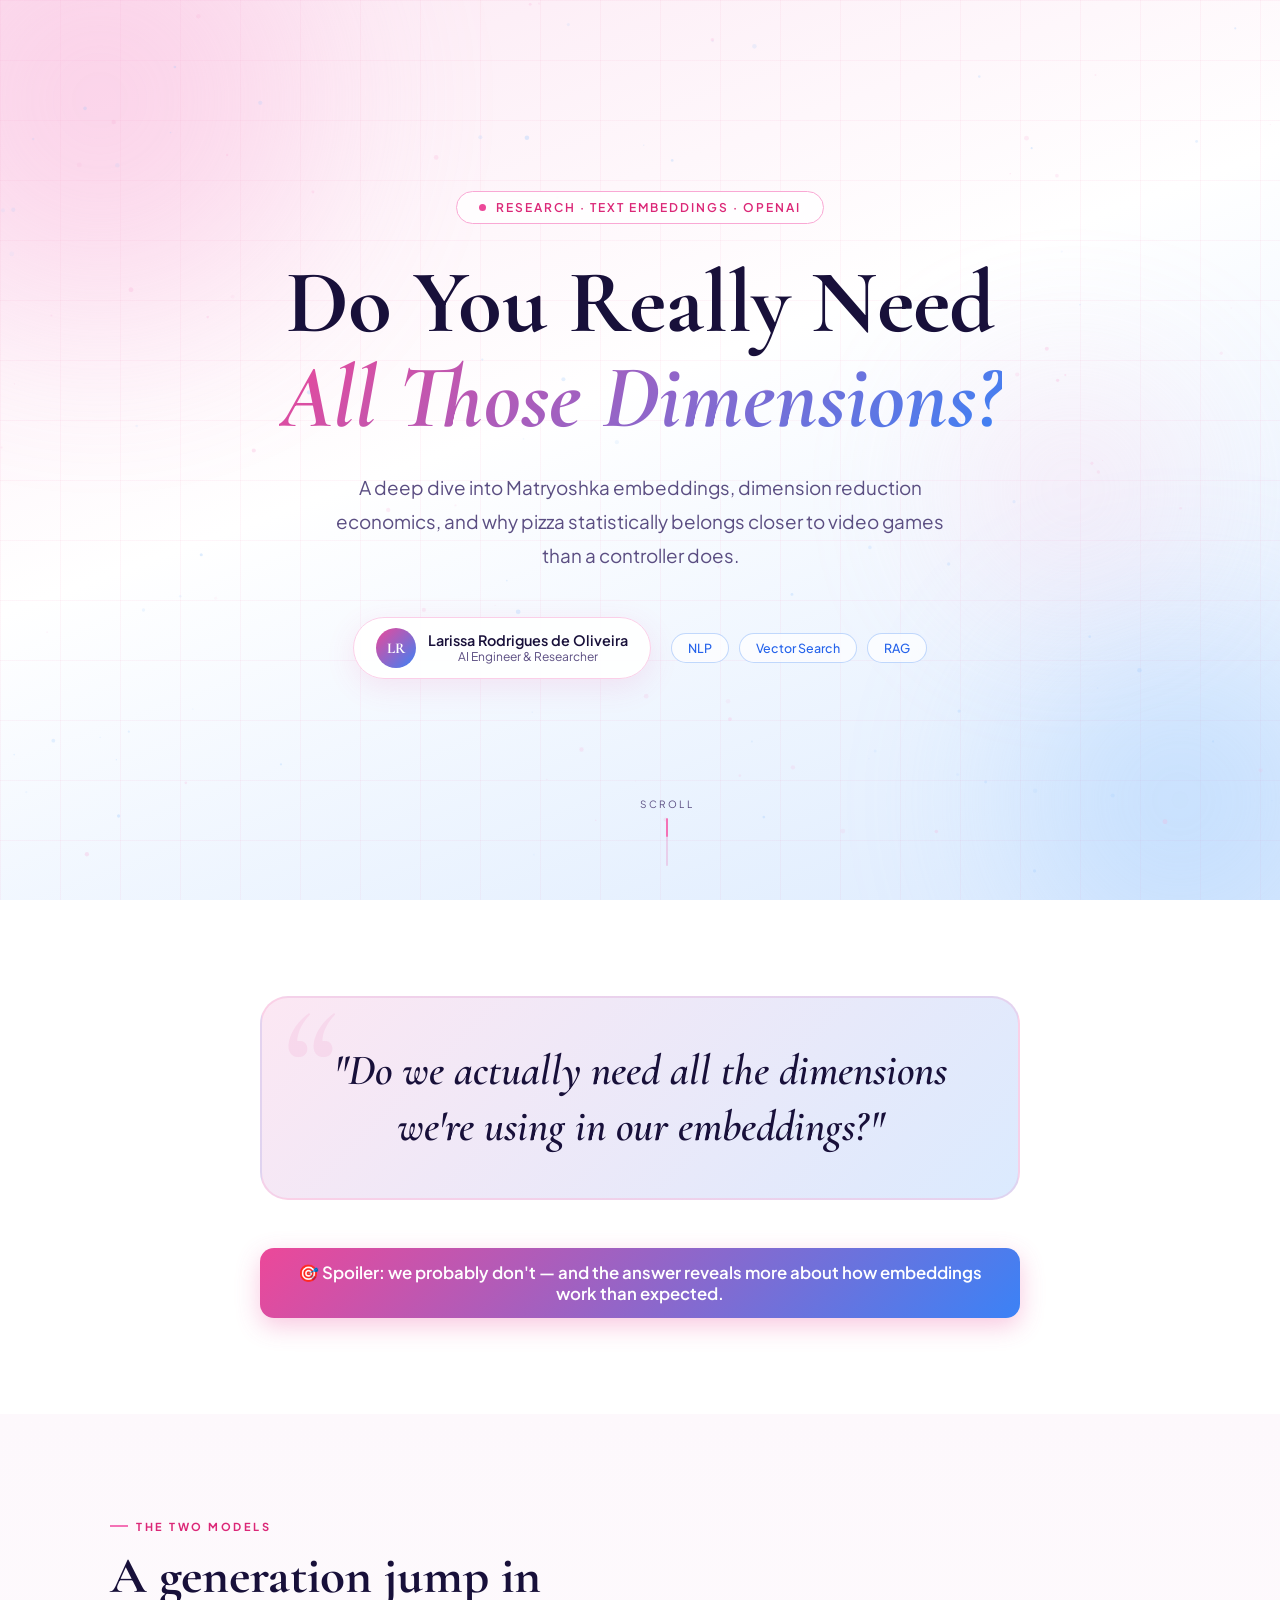
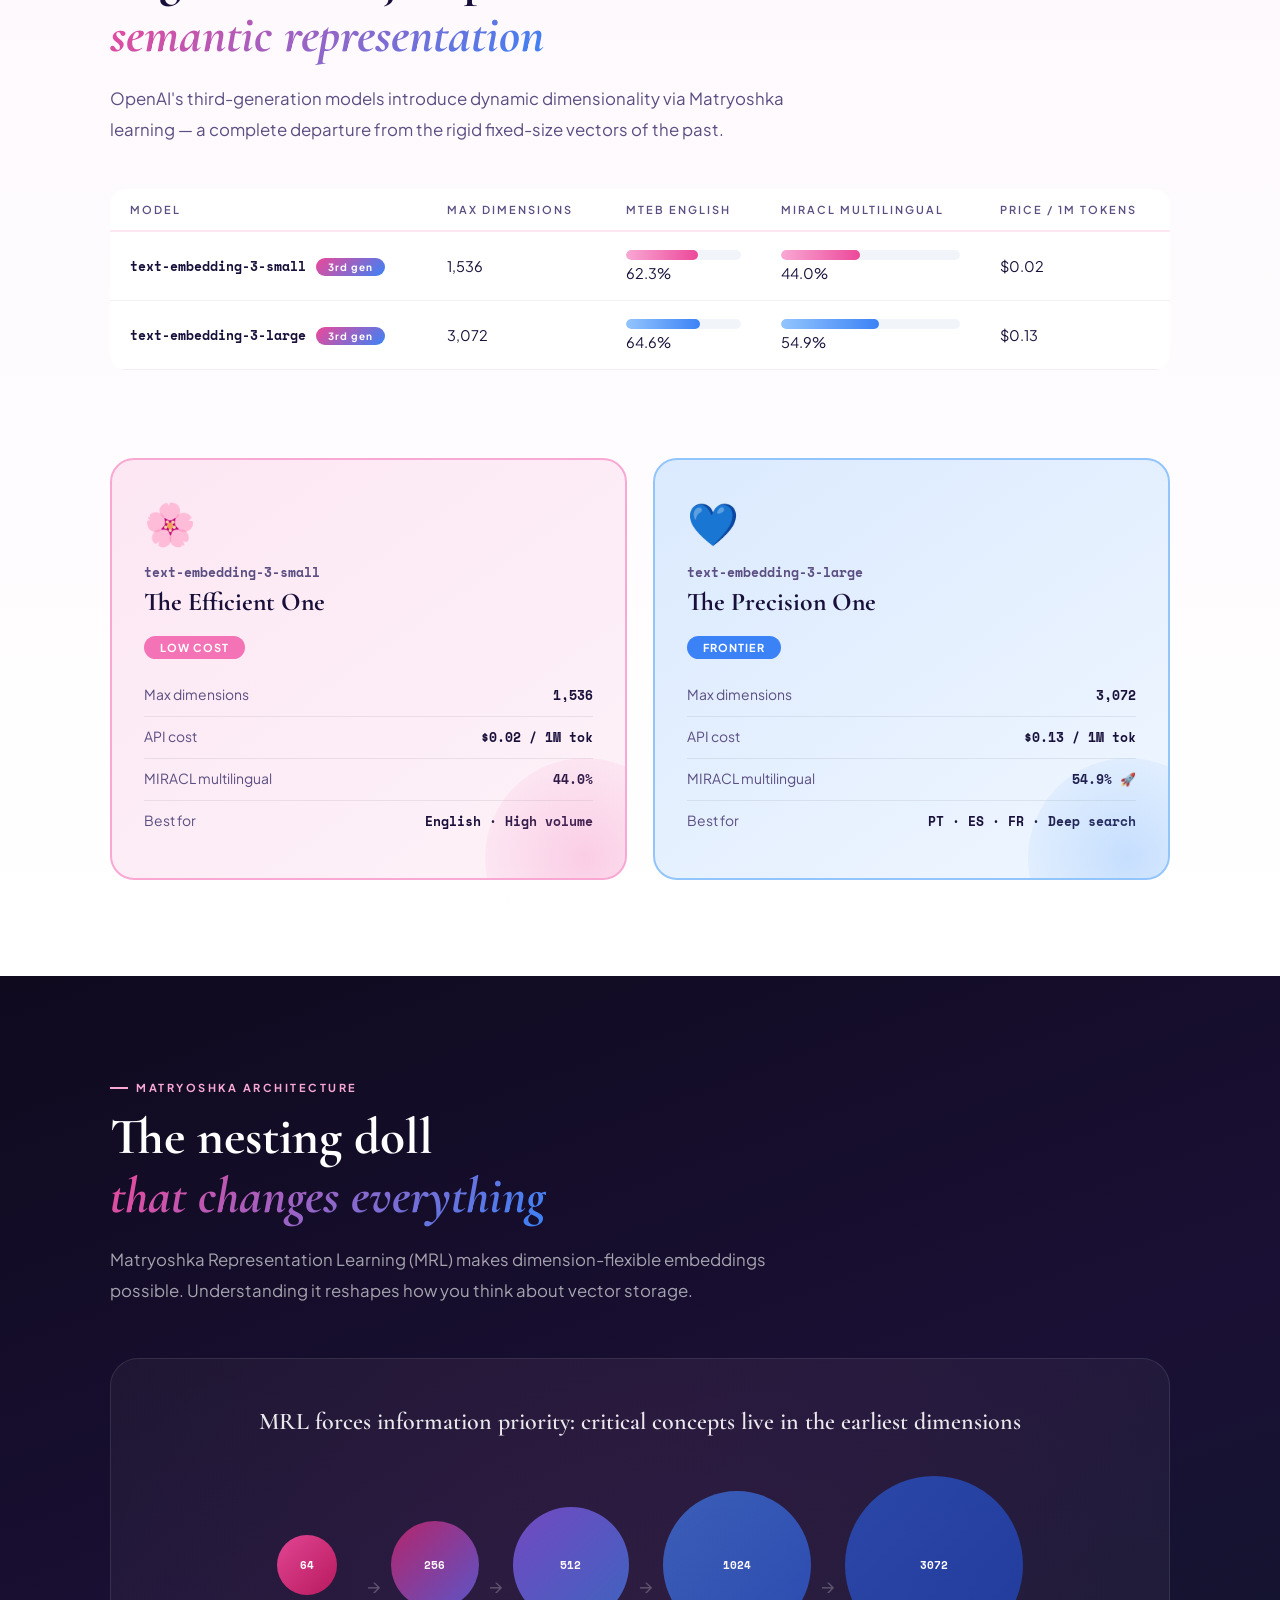
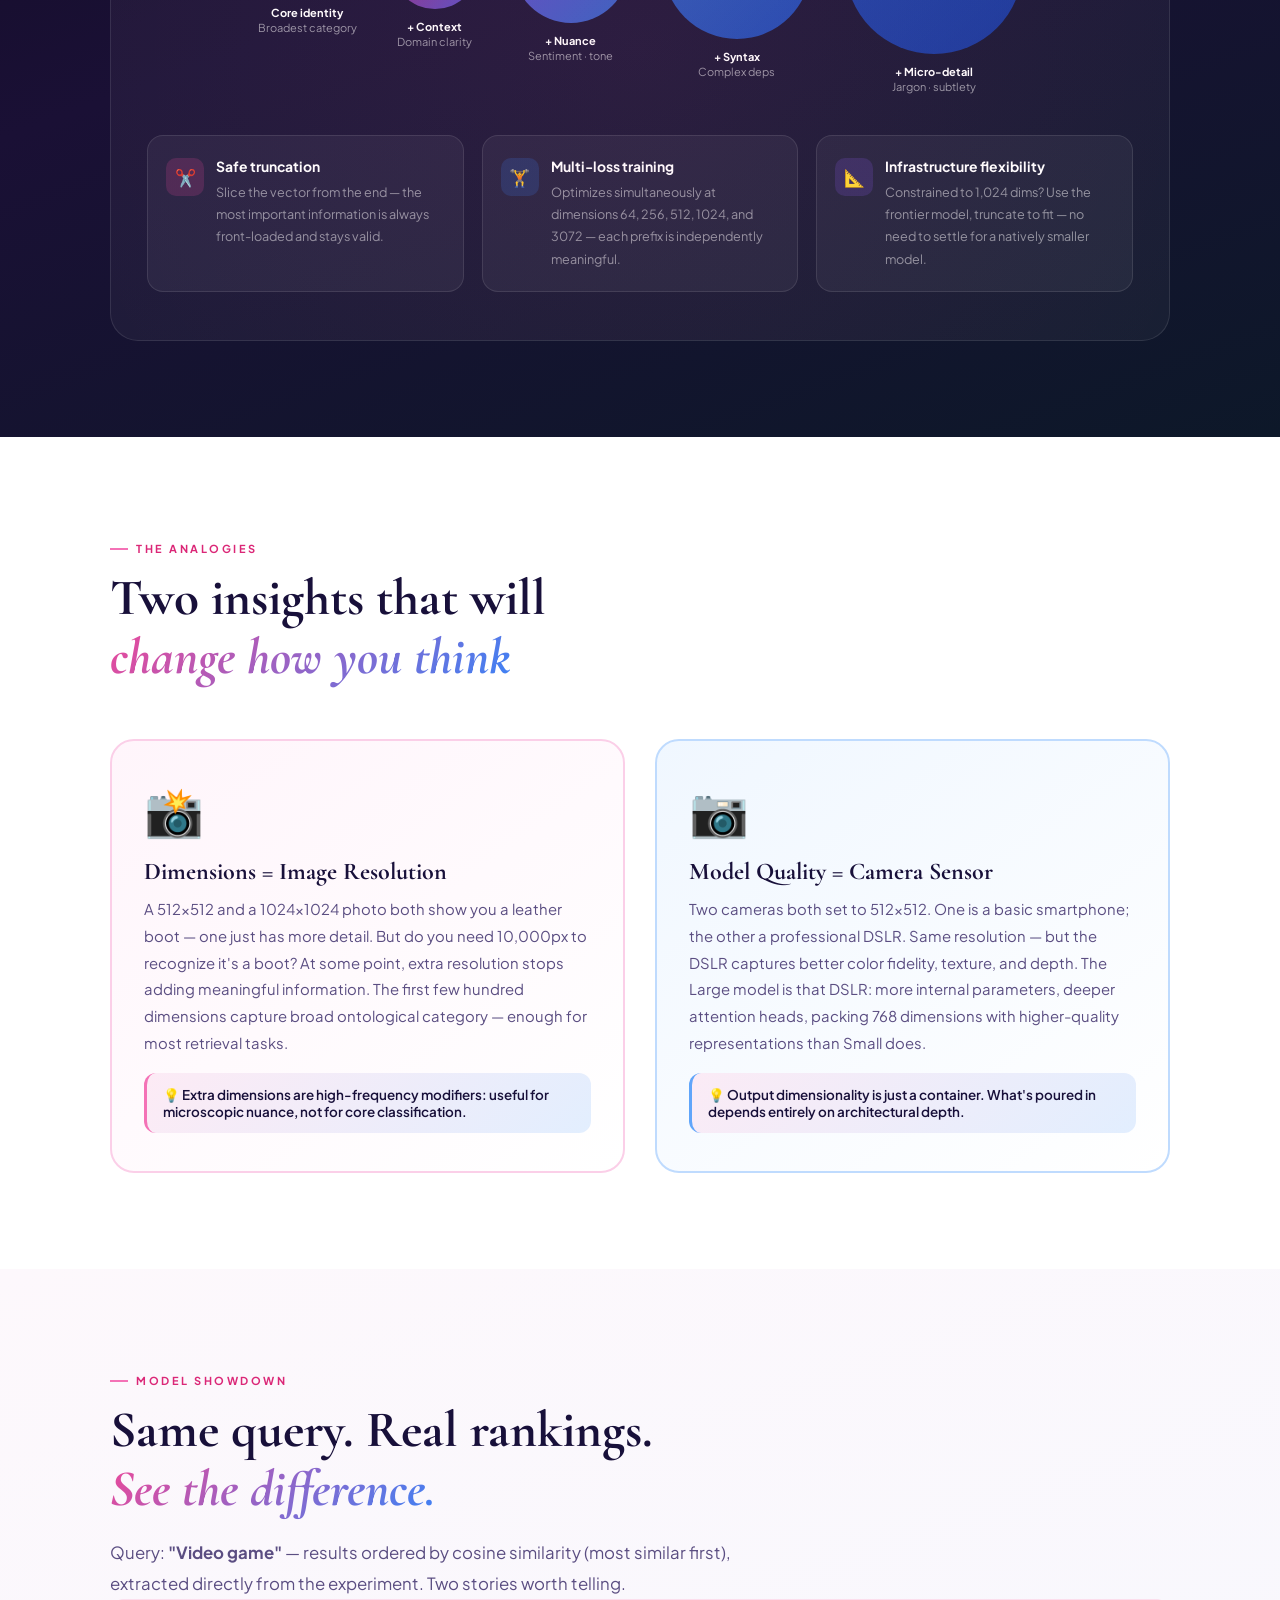
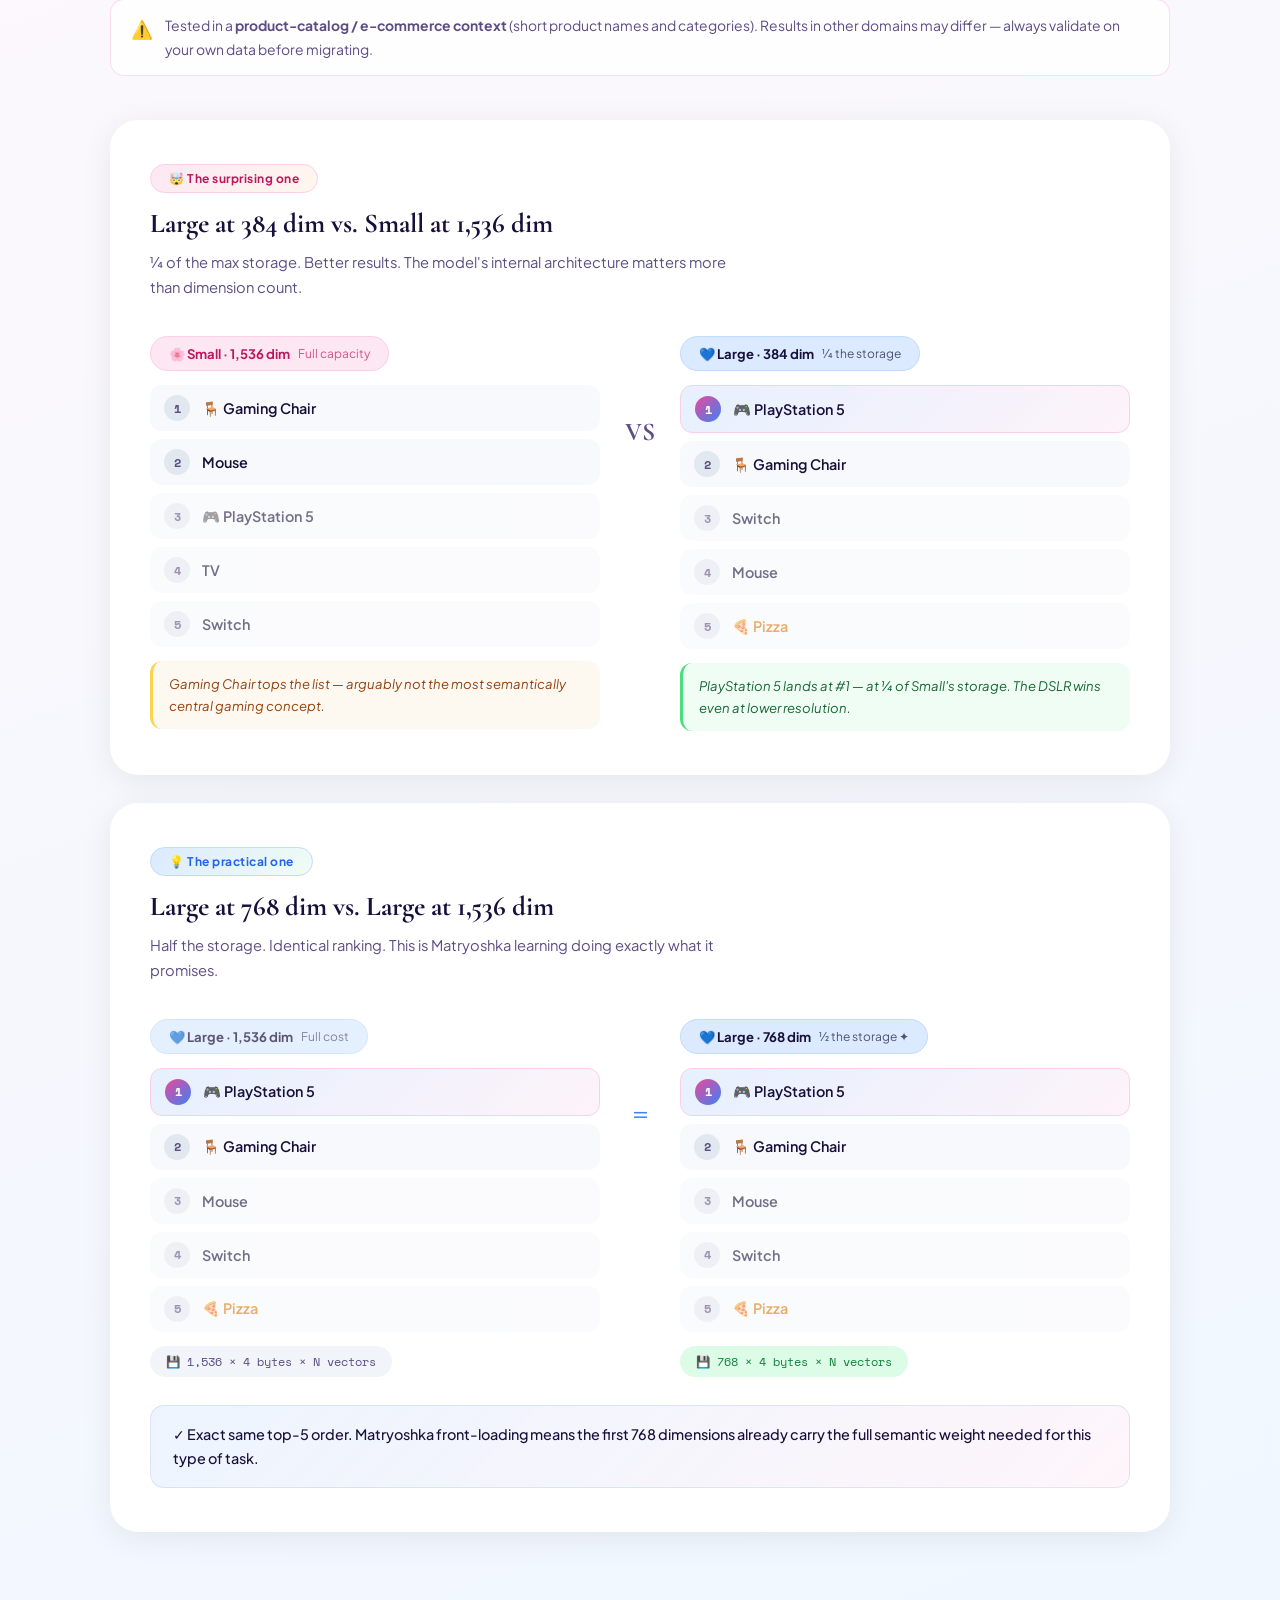
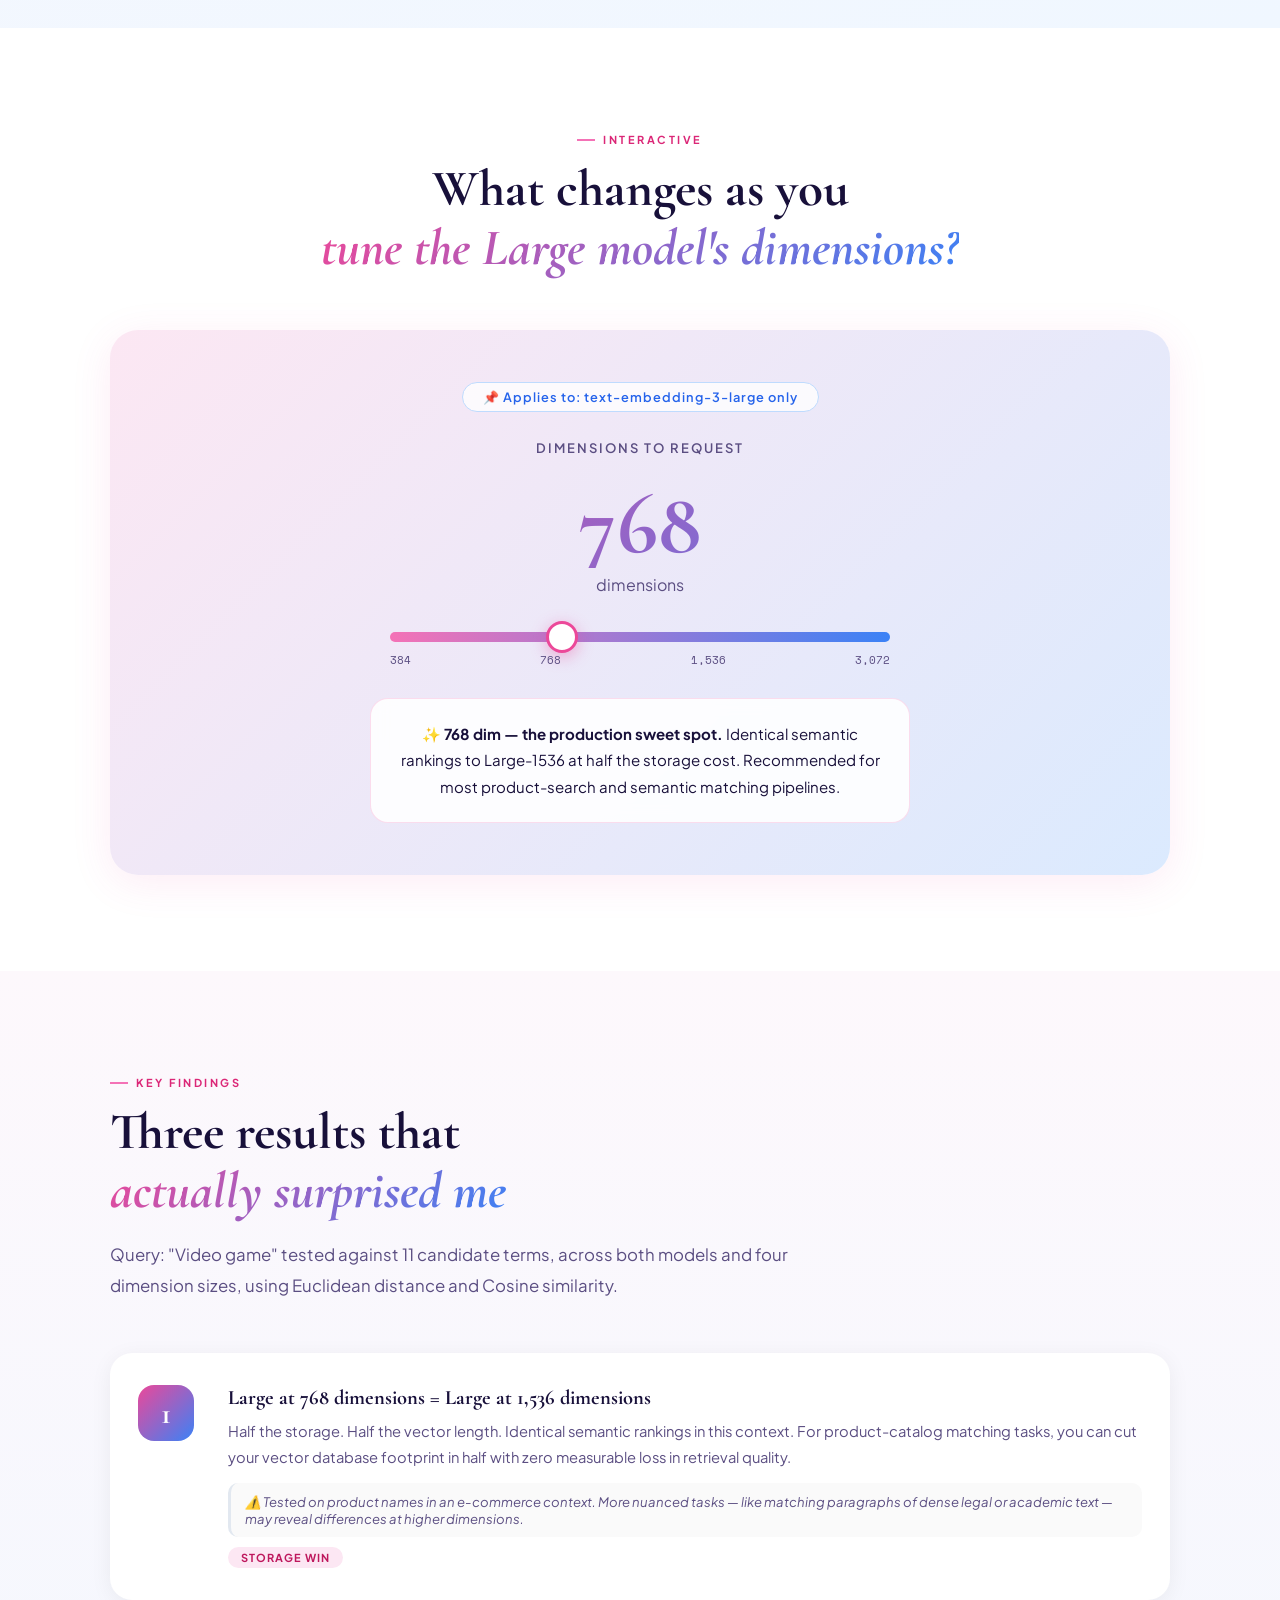
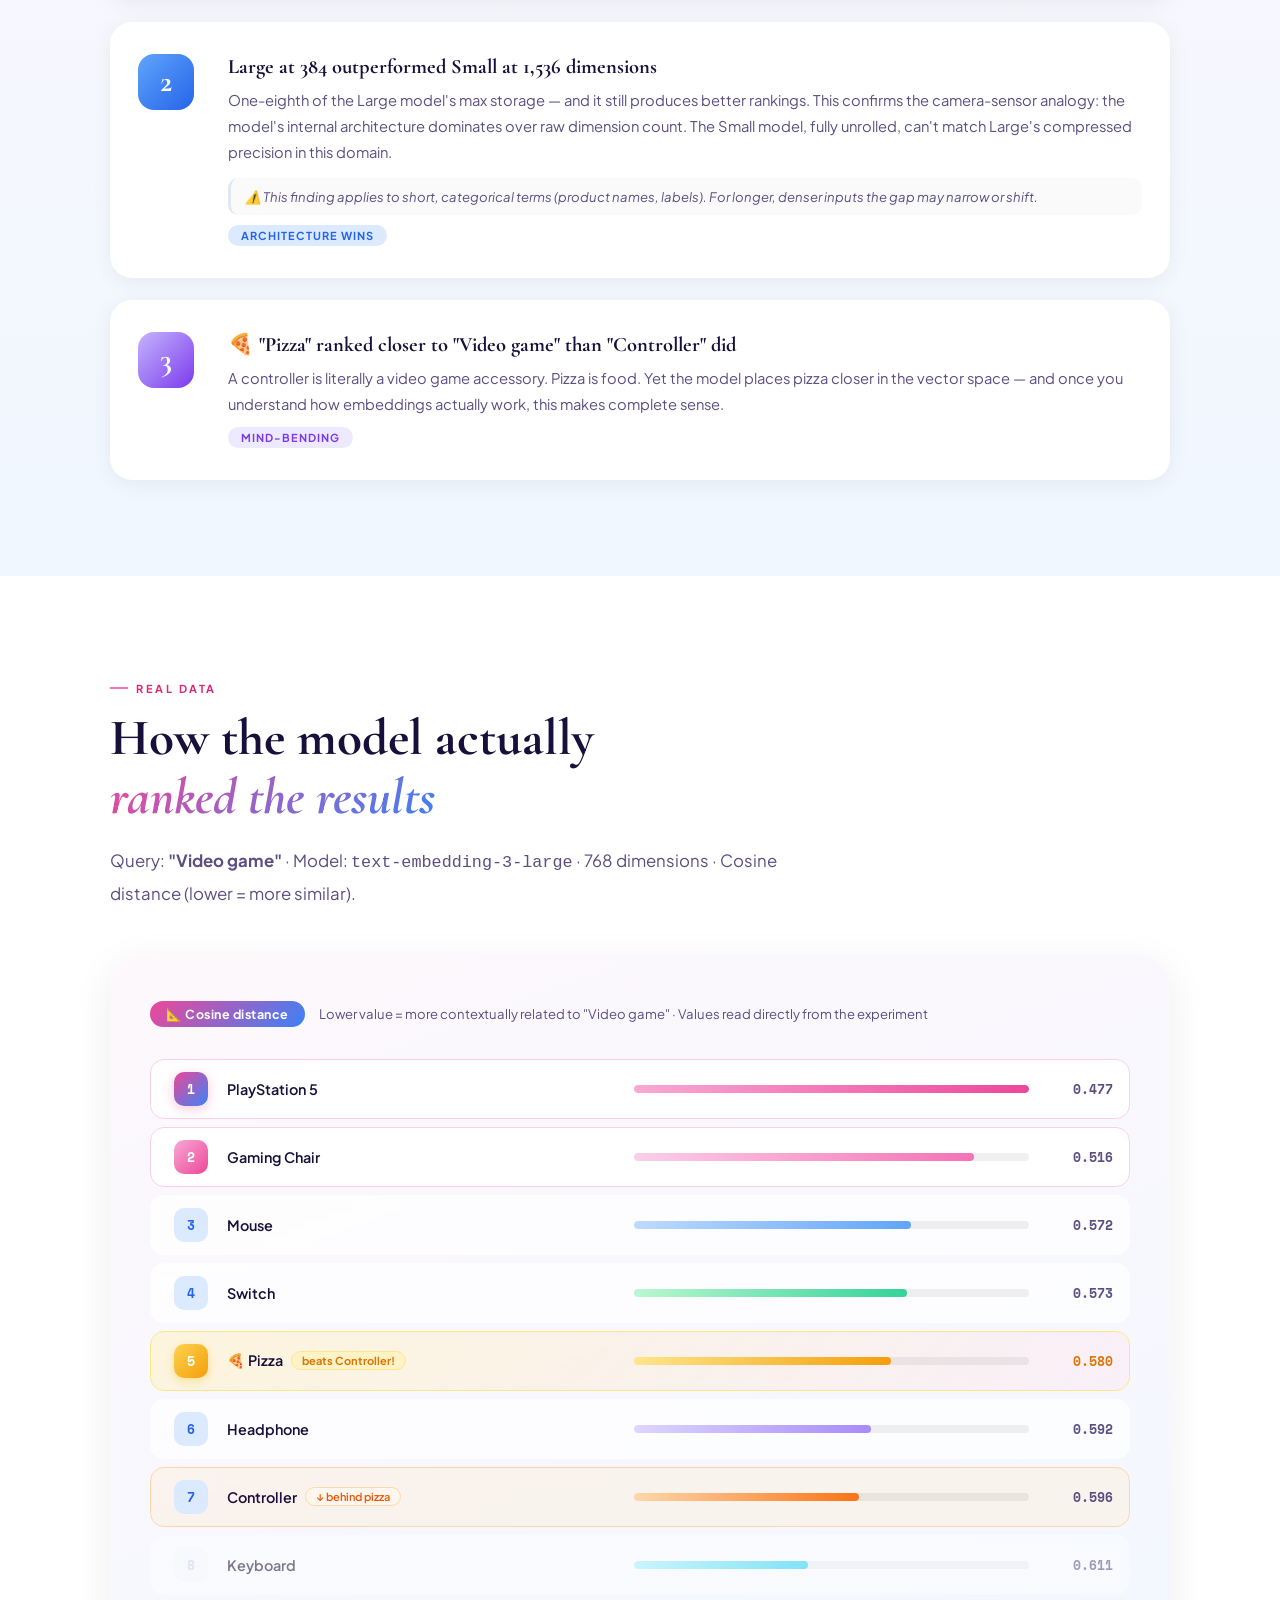
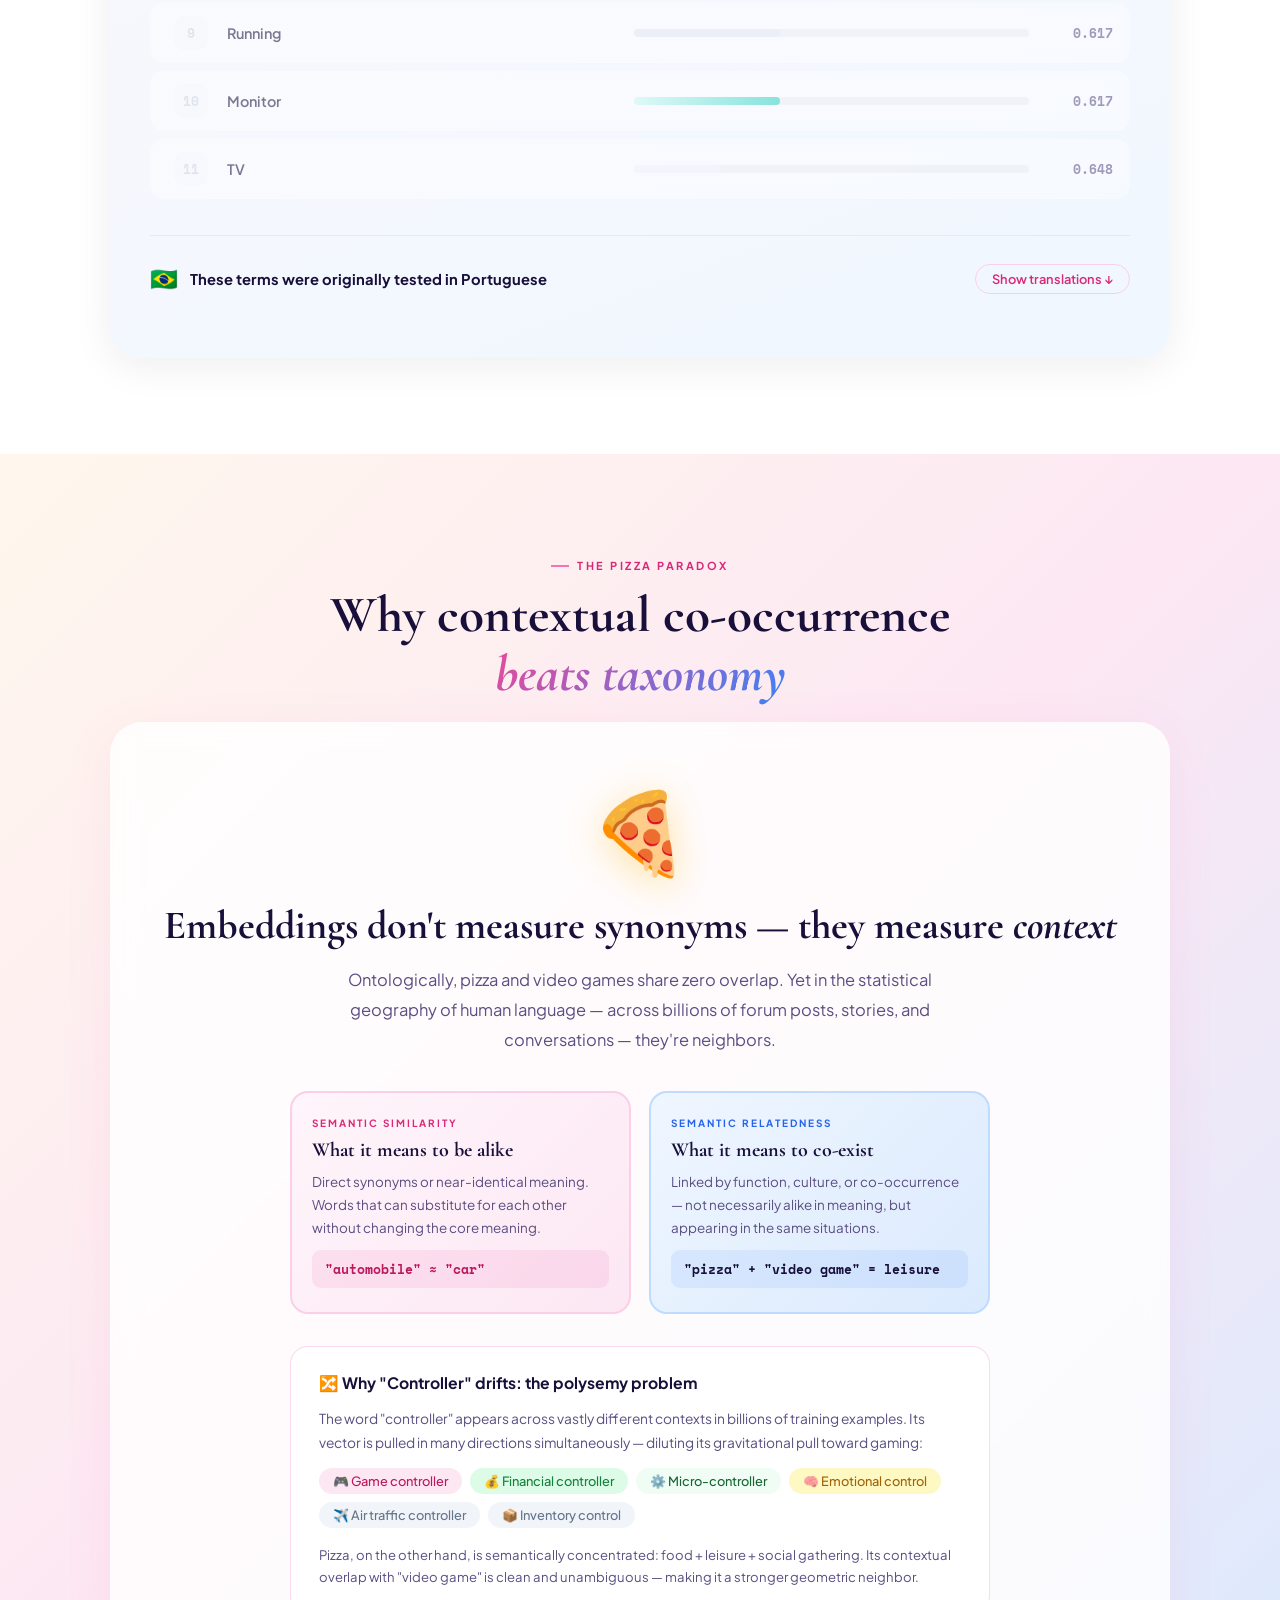
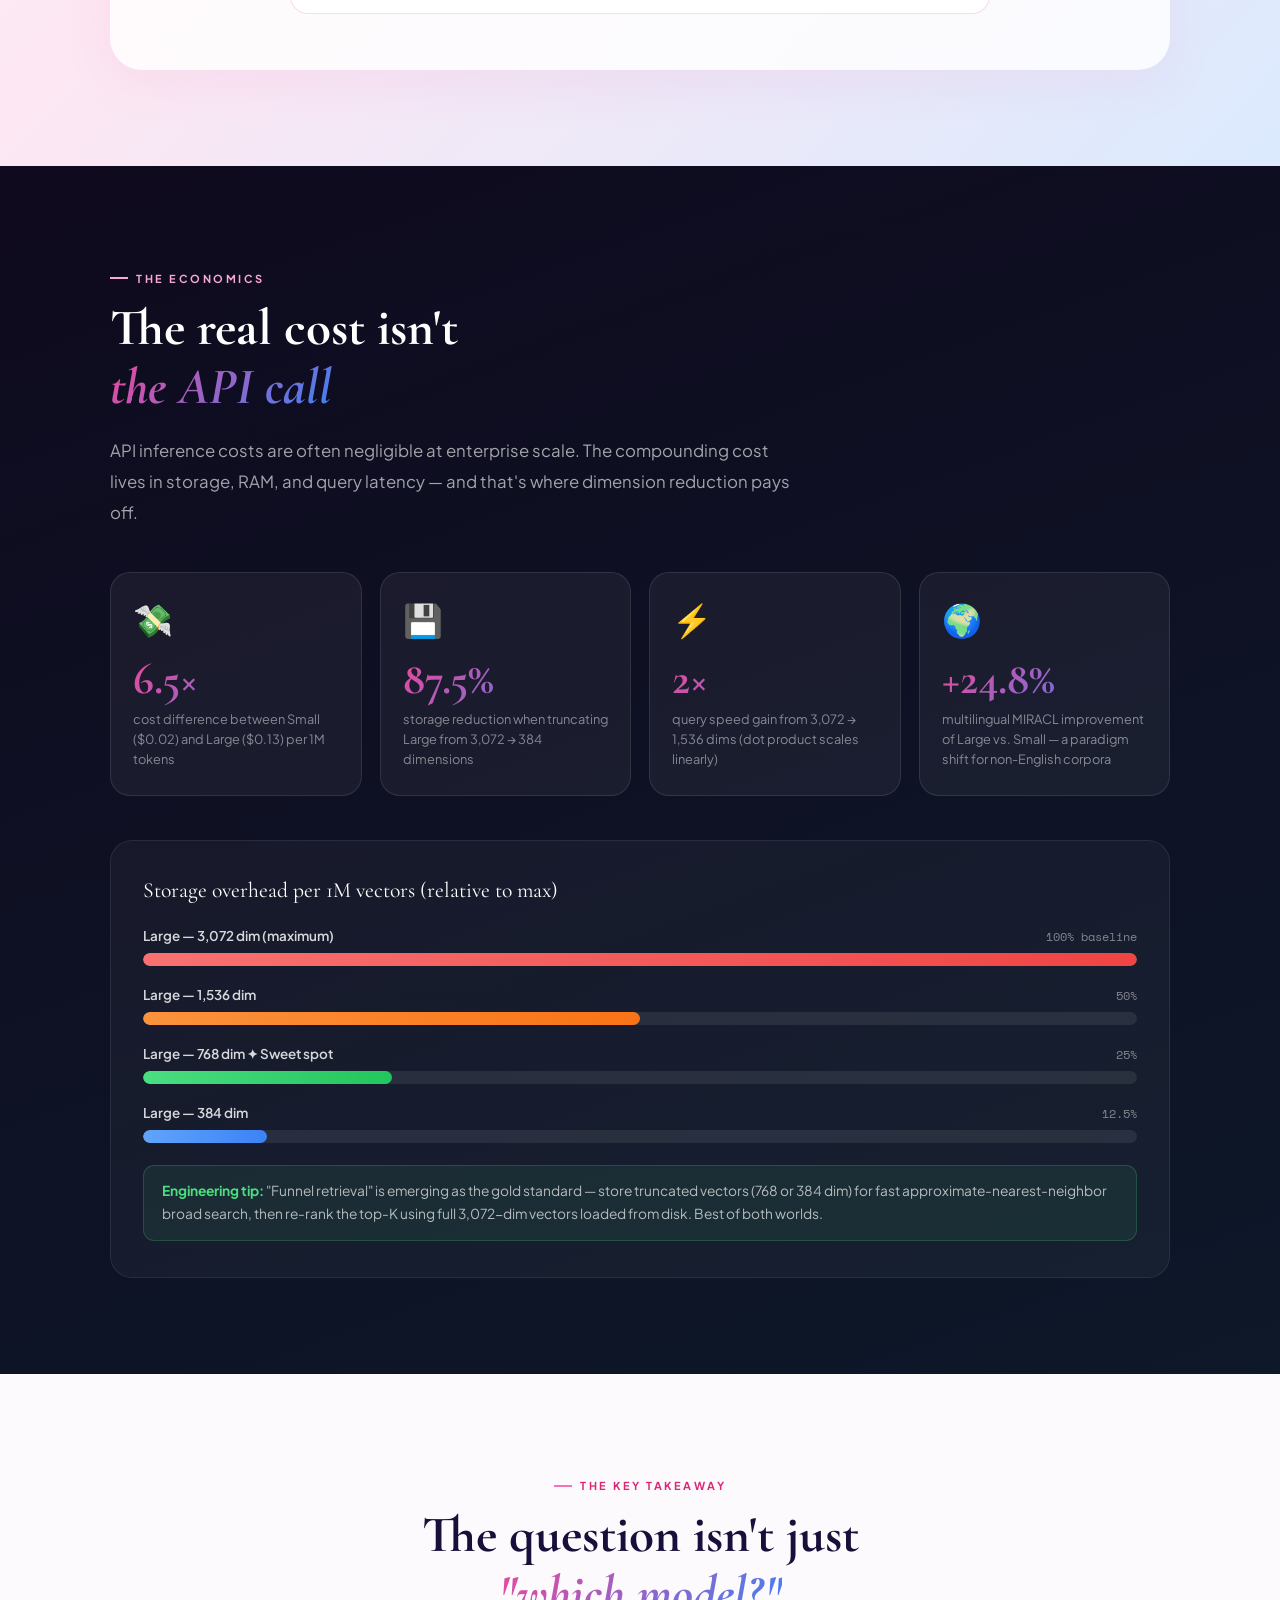
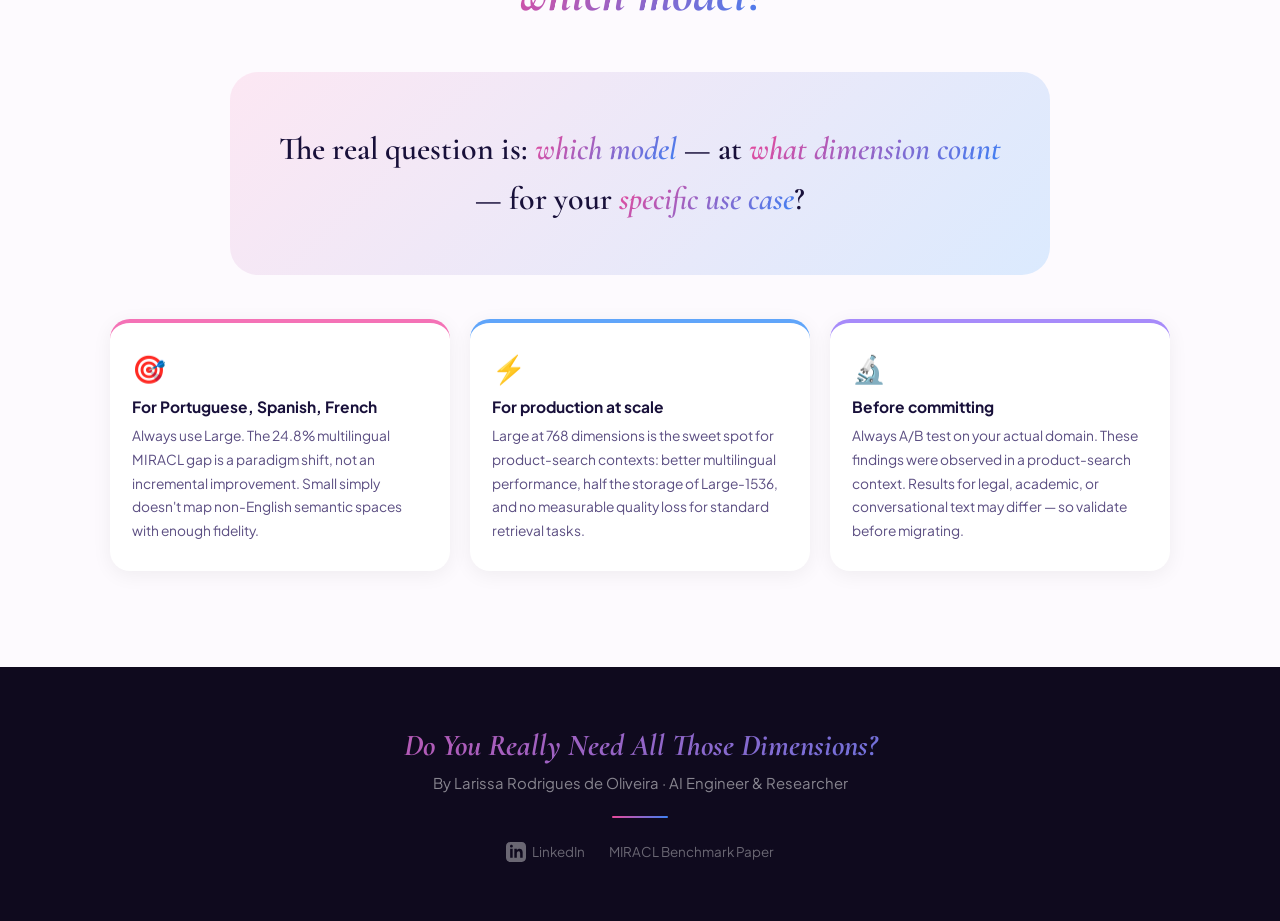
==== commit 6df74050: "favicon" ====
--- a/index.html
+++ b/index.html
@@ -1,6 +1,7 @@
 <!doctype html>
 <html lang="en">
   <head>
+    <link rel="icon" type="image/png" href="favicon.png" />
     <meta charset="UTF-8" />
     <meta name="viewport" content="width=device-width, initial-scale=1.0" />
     <title>
